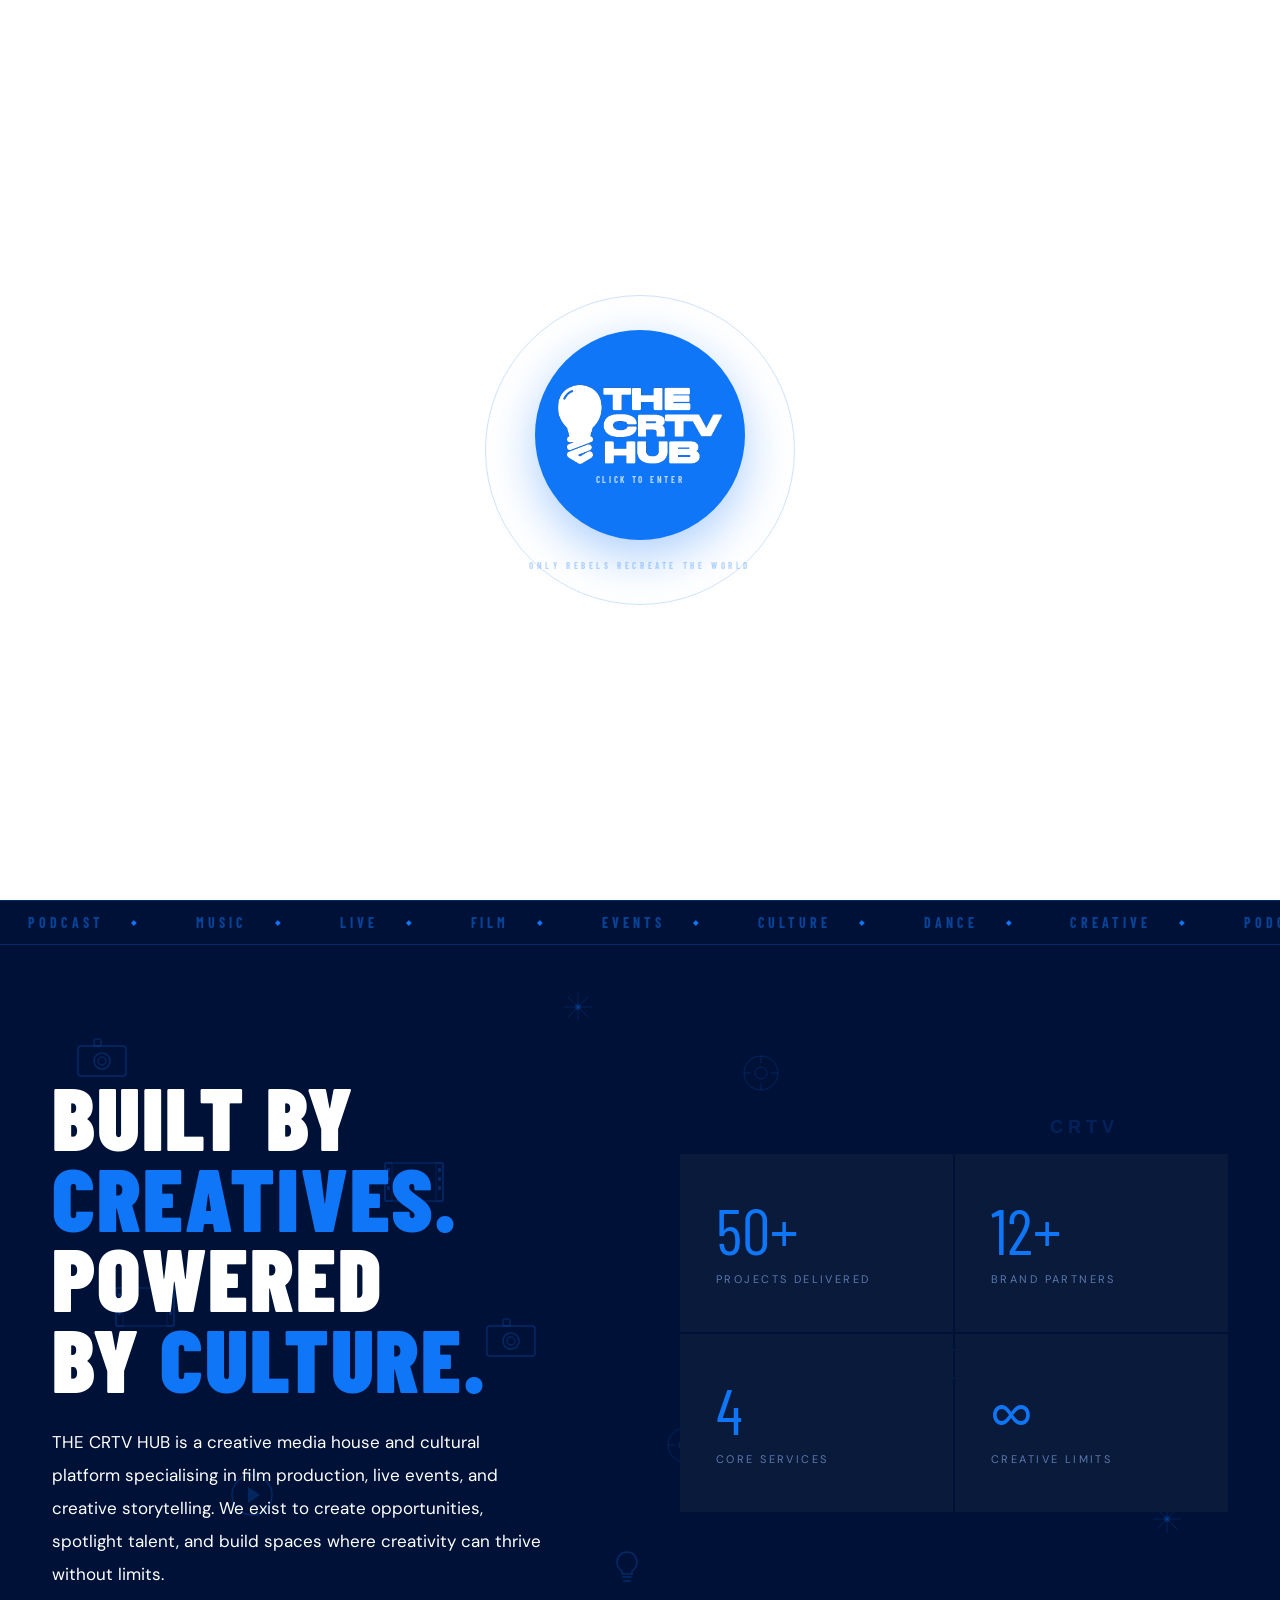
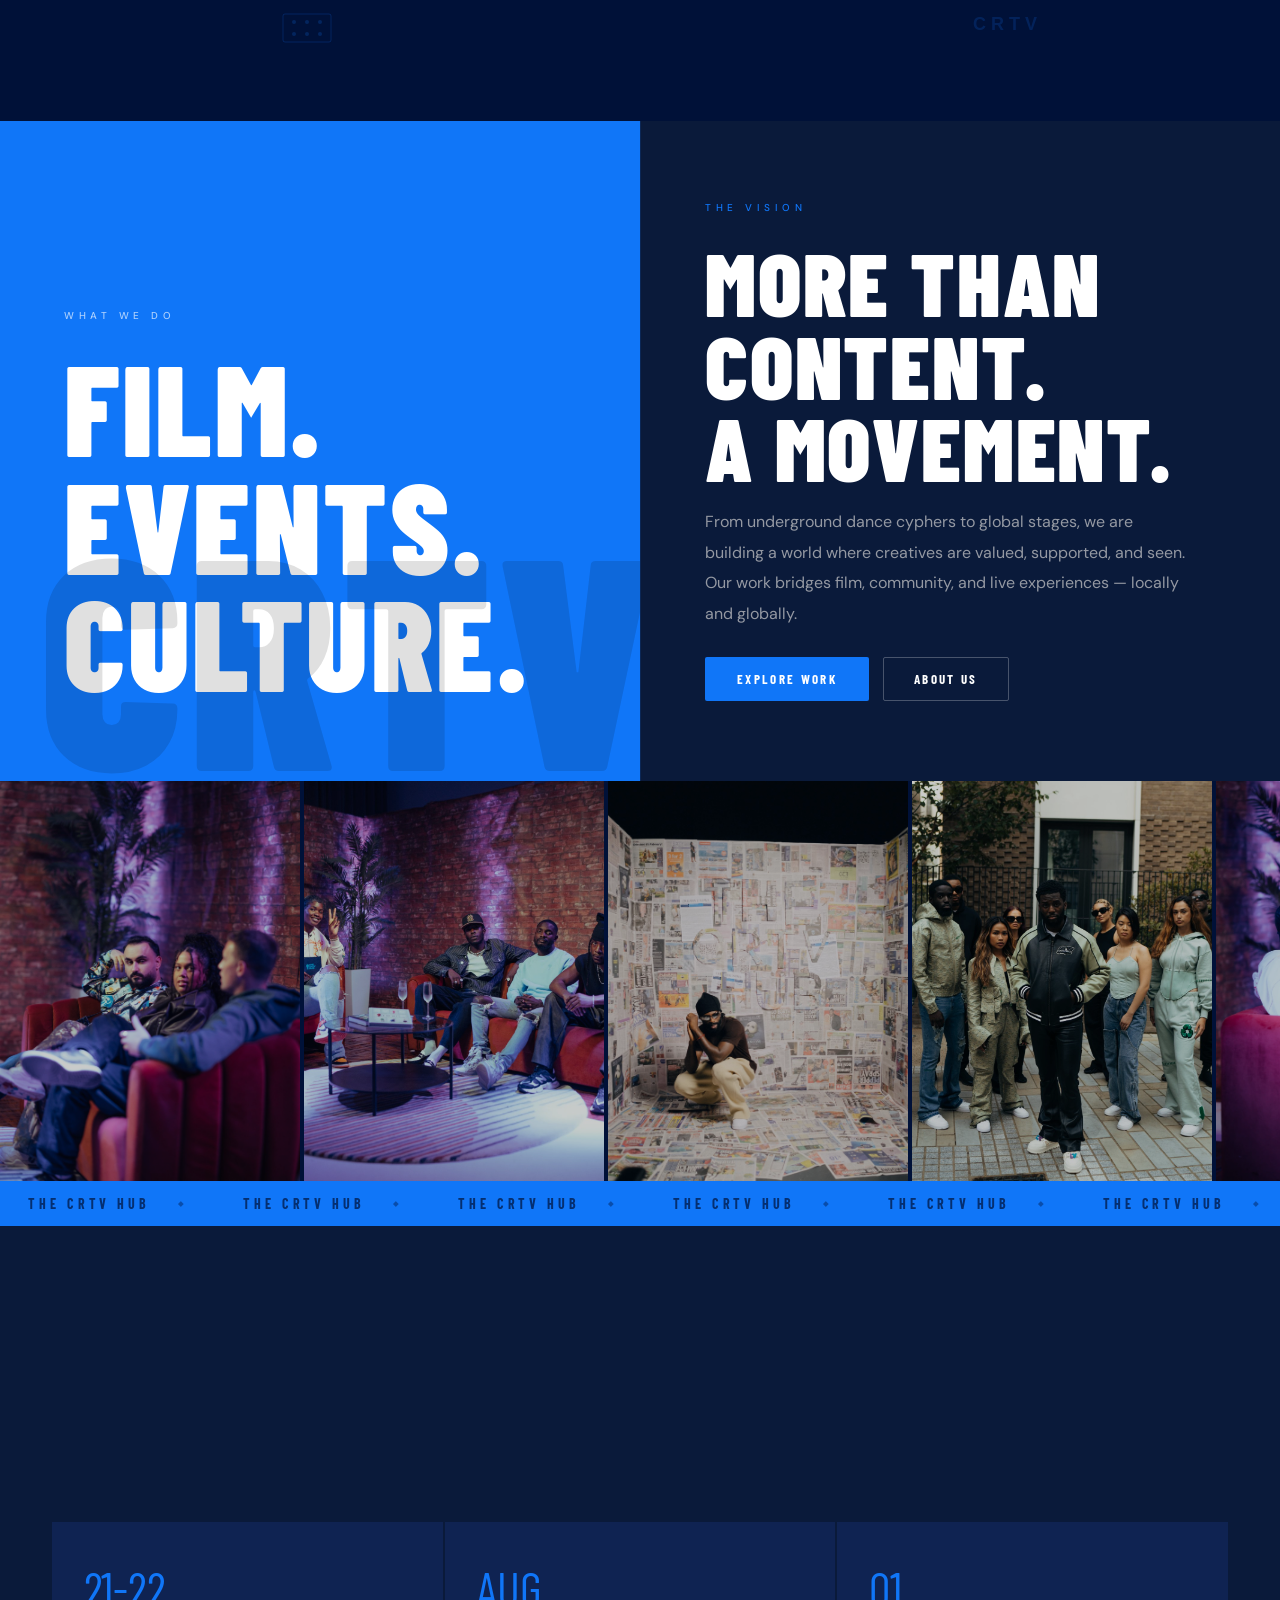
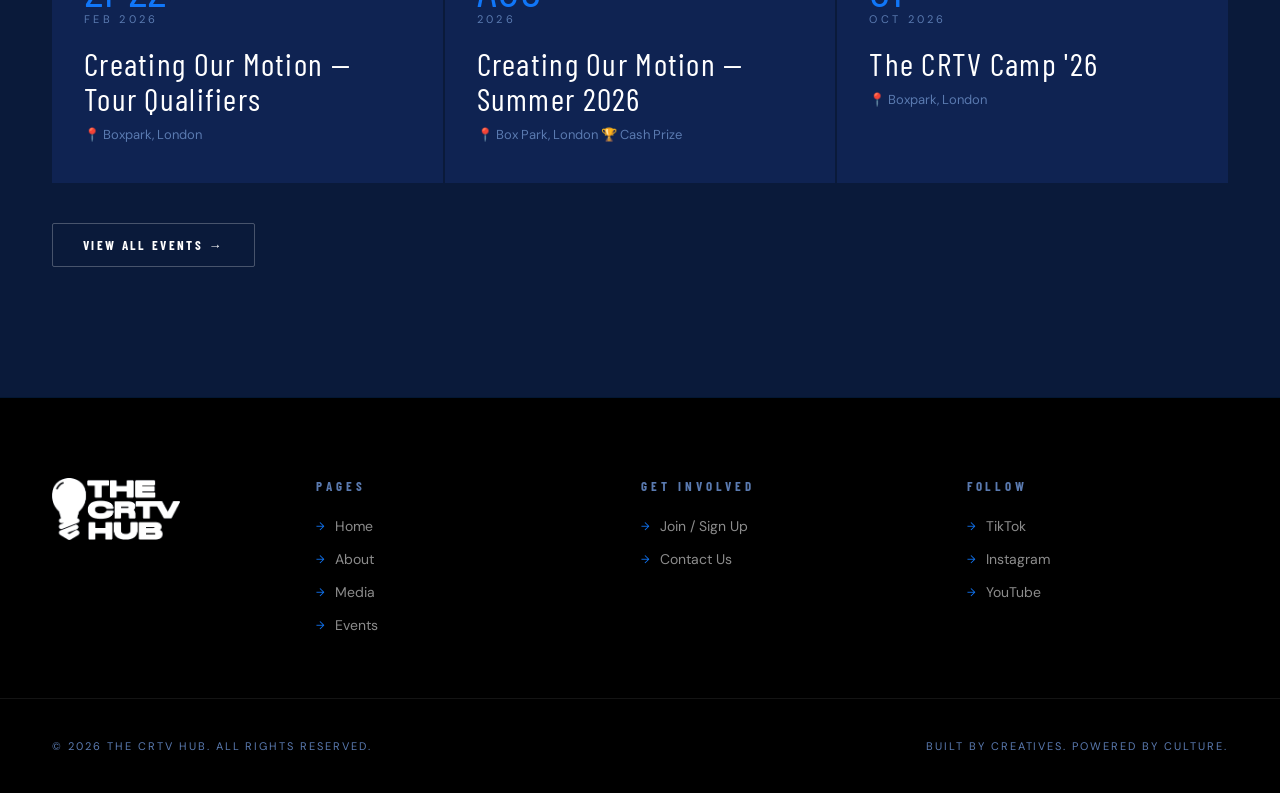
==== index.html @ e708f4c1 "Fix floaters: remove inline opacity:0 blocking animation" ====
<!DOCTYPE html>
<html lang="en">
<head>
<meta charset="UTF-8"><meta name="viewport" content="width=device-width, initial-scale=1.0">
<title>THE CRTV HUB — Only Rebels Recreate The World</title>
<link rel="preconnect" href="https://fonts.googleapis.com">
<link href="https://fonts.googleapis.com/css2?family=Barlow+Condensed:wght@700;800;900&family=DM+Sans:wght@300;400;500&family=Playfair+Display:ital@1&display=swap" rel="stylesheet">
<link rel="stylesheet" href="shared.css">
<style>

/* ─── SPLASH ─────────────────────────────── */
#splash {
  position:fixed;inset:0;background:#fff;z-index:800;
  display:flex;flex-direction:column;align-items:center;justify-content:center;gap:20px;
  transition:opacity .8s ease,visibility .8s;
}
#splash.out{opacity:0;visibility:hidden;pointer-events:none;}
.splash-ring{
  position:absolute;width:310px;height:310px;border-radius:50%;
  border:1.5px solid rgba(16,118,248,.2);pointer-events:none;
  animation:pulseRing 2.5s ease-in-out infinite;
}
@keyframes pulseRing{0%,100%{transform:scale(1);opacity:.8}50%{transform:scale(1.06);opacity:.3}}
#splash-bubble{
  width:210px;height:210px;border-radius:50%;background:#1076F8;
  display:flex;flex-direction:column;align-items:center;justify-content:center;
  position:relative;z-index:2;
  cursor:pointer;
  box-shadow:0 16px 48px rgba(16,118,248,.35);
  opacity:0;animation:bubbleIn .6s cubic-bezier(.34,1.56,.64,1) .2s forwards;
  transition:transform .25s cubic-bezier(.34,1.56,.64,1), box-shadow .25s;
  gap:6px;
}
#splash-bubble:hover{
  transform:scale(1.08);
  box-shadow:0 24px 64px rgba(16,118,248,.55);
}
#splash-bubble:active{ transform:scale(.96); }
@keyframes bubbleIn{from{opacity:0;transform:scale(.55)}to{opacity:1;transform:scale(1)}}
.bubble-text{display:flex;flex-direction:column;align-items:center;line-height:.92;color:#fff;
  font-family:"Barlow Condensed",sans-serif;font-weight:900;text-transform:uppercase;text-align:center;}
.bubble-text .b-the{font-size:28px;letter-spacing:.16em;}
.bubble-text .b-crtv{font-size:52px;letter-spacing:.06em;}
.bubble-text .b-hub{font-size:52px;letter-spacing:.06em;line-height:.85;}
.bubble-cta{
  font-family:"Barlow Condensed",sans-serif;font-weight:700;
  font-size:9px;letter-spacing:.3em;text-transform:uppercase;
  color:rgba(255,255,255,.7);margin-top:4px;
}
#enter-btn{ display:none; }
.splash-tag{
  font-family:"Barlow Condensed",sans-serif;font-weight:700;font-size:9px;
  letter-spacing:.4em;text-transform:uppercase;color:rgba(16,118,248,.3);
  position:relative;z-index:2;opacity:0;animation:fadeUp .5s ease 1s forwards;
}
@keyframes fadeUp{from{opacity:0;transform:translateY(10px)}to{opacity:1;transform:none}}

/* ─── HERO VIDEO ─────────────────────────── */
#hero{position:relative;height:100svh;overflow:hidden;background:var(--navy);}

/* VIDEO HERO SLIDES */
#hero { position:relative; height:100svh; overflow:hidden; background:var(--navy); }

.vid-slide {
  position:absolute; inset:0;
  opacity:0; z-index:1;
  transition:opacity .4s ease;
}
.vid-slide.active { opacity:1; z-index:2; }

/* fullscreen video cover */
.hero-video {
  position:absolute; top:50%; left:50%;
  transform:translate(-50%,-50%);
  min-width:100%; min-height:100%;
  width:auto; height:auto;
  object-fit:cover;
  pointer-events:none;
}

/* fog overlay */
.hero-fog {
  position:absolute; inset:0; z-index:2; pointer-events:none;
  background:
    linear-gradient(to top,rgba(0,17,56,.88) 0%,rgba(0,17,56,.2) 45%,transparent 70%),
    linear-gradient(to right,rgba(0,17,56,.6) 0%,transparent 55%);
}

/* text content */
.hero-body { position:absolute; bottom:96px; left:52px; z-index:5; max-width:700px; }
.hero-tag { display:inline-block; font-size:10px; letter-spacing:.4em; text-transform:uppercase; color:var(--blue); margin-bottom:14px; opacity:0; transform:translateY(16px); transition:opacity .5s .1s,transform .5s .1s; }
.hero-tag.show { opacity:1; transform:none; }
.hero-title { font-family:"Barlow Condensed",sans-serif; font-weight:900; font-size:clamp(58px,9vw,118px); line-height:.88; letter-spacing:.02em; text-transform:uppercase; color:#fff; margin-bottom:30px; opacity:0; transform:translateY(24px); transition:opacity .55s .25s,transform .55s .25s; }
.hero-title.show { opacity:1; transform:none; }
.hero-actions { display:flex; gap:14px; flex-wrap:wrap; opacity:0; transform:translateY(16px); transition:opacity .5s .42s,transform .5s .42s; }
.hero-actions a, .hero-actions a.btn-fill, .hero-actions a.btn-ghost { cursor:pointer !important; }
.hero-actions.show { opacity:1; transform:none; }

/* flicker */
#hero-flicker { position:absolute; inset:0; z-index:8; background:var(--navy); opacity:0; pointer-events:none; }
@keyframes flickAnim { 0%{opacity:0}15%{opacity:.9}30%{opacity:0}50%{opacity:.75}65%{opacity:0}82%{opacity:.45}100%{opacity:0} }

/* meta + nav */
.hero-meta { position:absolute; bottom:96px; right:52px; z-index:10; display:flex; flex-direction:column; align-items:flex-end; gap:10px; }
.slide-counter { font-family:"Barlow Condensed",sans-serif; font-size:12px; letter-spacing:.2em; color:var(--muted); }
.slide-counter em { color:#fff; font-style:normal; }
.prog-track { width:72px; height:2px; background:var(--grey3); overflow:hidden; }
.prog-bar { height:100%; background:var(--blue); width:0%; transition:width .1s linear; }
.hero-nav { position:absolute; bottom:38px; right:52px; z-index:10; display:flex; gap:6px; }
.h-btn { width:46px; height:46px; border:1.5px solid rgba(255,255,255,.18); background:none; color:#fff; font-size:18px; cursor:pointer; display:flex; align-items:center; justify-content:center; transition:background .2s,border-color .2s; pointer-events:auto; z-index:20; position:relative; }
.h-btn:hover { background:var(--blue); border-color:var(--blue); }
.thumb-strip { position:absolute; bottom:0; left:0; right:0; height:3px; display:flex; z-index:10; }
.thumb-seg { flex:1; background:rgba(255,255,255,.1); position:relative; overflow:hidden; cursor:pointer; }
.thumb-seg.done { background:rgba(255,255,255,.32); }
.thumb-seg .seg-fill { position:absolute; inset:0; background:var(--blue); transform:scaleX(0); transform-origin:left; }

@media(max-width:960px){ .hero-body{left:24px;bottom:100px;} .hero-meta,.hero-nav{right:24px;} }

@keyframes flickAnim{0%{opacity:0}15%{opacity:.9}30%{opacity:0}50%{opacity:.75}65%{opacity:0}82%{opacity:.45}100%{opacity:0}}
/* ─── FILM GRAIN OVERLAY ─────────────────── */
#grain{
  position:fixed;inset:0;z-index:200;
  pointer-events:none;opacity:.032;
  background-image:url("data:image/svg+xml,%3Csvg viewBox='0 0 256 256' xmlns='http://www.w3.org/2000/svg'%3E%3Cfilter id='noise'%3E%3CfeTurbulence type='fractalNoise' baseFrequency='0.9' numOctaves='4' stitchTiles='stitch'/%3E%3C/filter%3E%3Crect width='100%25' height='100%25' filter='url(%23noise)'/%3E%3C/svg%3E");
  background-size:200px 200px;
  mix-blend-mode:overlay;
  animation:grainShift 0.12s steps(1) infinite;
}
@keyframes grainShift{
  0%{background-position:0 0}
  25%{background-position:-30px 20px}
  50%{background-position:20px -15px}
  75%{background-position:-10px 30px}
  100%{background-position:15px -5px}
}

/* ─── FLOATING GEOMETRIC ELEMENTS ─── */
#film-floats{position:fixed;inset:0;z-index:10;pointer-events:none;overflow:hidden;}
.float-el{
  position:absolute;
  opacity:0;
  animation:floatUp var(--dur,12s) linear var(--delay,0s) infinite;
}
@keyframes floatUp{
  0%  {opacity:0;transform:translateY(100vh) rotate(var(--rot0,0deg));}
  8%  {opacity:var(--op,.08);}
  90% {opacity:var(--op,.05);}
  100%{opacity:0;transform:translateY(-15vh) rotate(var(--rot1,20deg));}
}

/* ─── WORD SLAM (manifesto) ──────────────── */
#manifesto{padding:130px 0;}
.manifesto-grid{display:grid;grid-template-columns:1fr 1fr;gap:80px;align-items:center;}

/* Word slam container */
.word-slam{overflow:hidden;}
.slam-line{
  display:block;
  font-family:"Barlow Condensed",sans-serif;font-weight:900;
  font-size:clamp(52px,7vw,108px);line-height:.9;letter-spacing:.02em;text-transform:uppercase;
  color:#fff;
  transform:translateY(110%);
  transition:transform .7s cubic-bezier(.16,1,.3,1);
}
.slam-line.in{transform:translateY(0);}
.slam-line span{color:var(--blue);}
.manifesto-sub{
  font-size:17px;line-height:1.95;color:#fff;max-width:500px;margin-top:28px;
  opacity:0;transform:translateY(20px);transition:opacity .8s .3s,transform .8s .3s;
}
.manifesto-sub.in{opacity:1;transform:none;}

/* stats */
.stat-grid{display:grid;grid-template-columns:1fr 1fr;gap:2px;}
.stat-cell{background:var(--grey1);padding:44px 36px;border-bottom:2px solid transparent;transition:border-color .3s;}
.stat-cell:hover{border-color:var(--blue);}
.stat-num{font-family:"Barlow Condensed",sans-serif;font-size:64px;color:var(--blue);line-height:1;}
.stat-lbl{font-size:11px;letter-spacing:.22em;text-transform:uppercase;color:var(--muted);margin-top:10px;}



/* ─── SERVICES ───────────────────────────── */
#services{background:var(--grey1);padding:130px 0;}
.svc-grid{display:grid;grid-template-columns:1fr 1fr;gap:80px;align-items:start;}
.svc-list{list-style:none;counter-reset:svc;margin-top:8px;}
.svc-item{
  counter-increment:svc;display:flex;align-items:center;gap:22px;
  font-family:"Barlow Condensed",sans-serif;font-size:clamp(22px,2.8vw,38px);letter-spacing:.04em;
  padding:8px 0;border-bottom:1px solid var(--grey2);cursor:auto;
  position:relative;overflow:hidden;transition:color .3s;
  transform:translateX(-60px);opacity:0;
  transition:transform .7s cubic-bezier(.16,1,.3,1),opacity .7s,color .3s;
}
.svc-item.in{transform:translateX(0);opacity:1;}
.svc-item::before{content:counter(svc,decimal-leading-zero);font-family:"DM Sans",sans-serif;font-size:11px;letter-spacing:.1em;color:var(--blue);min-width:30px;}
.svc-item::after{content:'';position:absolute;left:-100%;inset-block:0;width:100%;background:rgba(16,118,248,.04);transition:left .4s;}
.svc-item:hover{color:var(--blue);}
.svc-item:hover::after{left:0;}
.vision-col{position:sticky;top:80px;}
.vision-col p{font-size:16px;line-height:2;color:rgba(240,237,232,.6);margin-top:28px;margin-bottom:44px;}

/* ─── PORTFOLIO TEASE ────────────────────── */
#portfolio-tease{padding:130px 0;}
.port-grid{display:grid;grid-template-columns:1fr 1fr;gap:2px;margin-top:56px;}
.port-item{position:relative;overflow:hidden;display:block;aspect-ratio:16/10;}
.port-item.span2{grid-column:1/-1;aspect-ratio:21/9;}
.port-item img{width:100%;height:100%;object-fit:cover;transition:transform .65s,filter .65s;filter:brightness(.72);}
.port-item:hover img{transform:scale(1.06);filter:brightness(.45);}
.port-overlay{position:absolute;inset:0;background:linear-gradient(to top,rgba(0,17,56,.88) 0%,transparent 55%);display:flex;flex-direction:column;justify-content:flex-end;padding:30px;}
.port-client{font-size:10px;letter-spacing:.35em;text-transform:uppercase;color:var(--blue);margin-bottom:6px;}
.port-name{font-family:"Barlow Condensed",sans-serif;font-size:clamp(20px,2.4vw,30px);letter-spacing:.04em;color:#fff;transform:translateY(8px);transition:transform .4s;}
.port-item:hover .port-name{transform:none;}
.play-btn{position:absolute;top:22px;right:22px;width:50px;height:50px;border-radius:50%;background:var(--blue);display:flex;align-items:center;justify-content:center;opacity:0;transform:scale(.6);transition:opacity .3s,transform .3s;}
.play-btn svg{fill:#fff;margin-left:3px;}
.port-item:hover .play-btn{opacity:1;transform:scale(1);}
.port-see-all{margin-top:40px;display:flex;justify-content:flex-end;}

/* ─── EVENTS TEASE ───────────────────────── */
#events-tease{background:var(--grey1);padding:130px 0;}
.events-grid{display:grid;grid-template-columns:repeat(3,1fr);gap:2px;margin-top:56px;}
.event-card{background:var(--grey2);padding:40px 32px;border-top:2px solid transparent;transition:border-color .3s,background .3s,transform .4s;cursor:auto;}
.event-card:hover{border-color:var(--blue);background:var(--grey3);transform:translateY(-6px);}
.event-date{font-family:"Barlow Condensed",sans-serif;font-size:48px;color:var(--blue);line-height:1;}
.event-month{font-size:11px;letter-spacing:.3em;text-transform:uppercase;color:var(--muted);margin-bottom:20px;}
.event-name{font-family:"Barlow Condensed",sans-serif;font-size:clamp(22px,2.5vw,32px);letter-spacing:.04em;color:#fff;margin-bottom:10px;line-height:1.1;}
.event-loc{font-size:13px;color:var(--muted);}

/* ─── JOIN CTA ───────────────────────────── */
#join-cta{padding:160px 0;text-align:center;position:relative;overflow:hidden;}
#join-cta::before{content:'JOIN';font-family:"Barlow Condensed",sans-serif;font-size:clamp(140px,22vw,280px);letter-spacing:.02em;color:rgba(16,118,248,.05);position:absolute;top:50%;left:50%;transform:translate(-50%,-50%);white-space:nowrap;pointer-events:none;}
.join-inner{position:relative;z-index:2;max-width:700px;margin:0 auto;}
.join-inner p{font-size:17px;line-height:1.9;color:rgba(240,237,232,.65);margin:28px auto 44px;max-width:500px;}
.join-btns{display:flex;gap:14px;justify-content:center;flex-wrap:wrap;}

/* ─── RESPONSIVE ─────────────────────────── */
@media(max-width:960px){
  .manifesto-grid,.svc-grid{grid-template-columns:1fr;gap:48px;}
  .port-grid{grid-template-columns:1fr;}
  .port-item.span2{aspect-ratio:16/10;}
  .events-grid{grid-template-columns:1fr;}
  .hero-body{left:24px;bottom:100px;}
  .hero-meta,.hero-nav{right:24px;}
}

}


.svc-strip-img {
  overflow: hidden;
  aspect-ratio: 4/3;
}
.svc-strip-img img {
  width: 100%; height: 100%;
  object-fit: cover; display: block;
  filter: brightness(.75);
  transition: transform .6s ease, filter .4s;
}
.svc-strip-img:hover img { transform: scale(1.06); filter: brightness(1); }

/* services mag cards use normal rev */

/* ─── PORTFOLIO: clean hover, no titles ─── */
.port-overlay-minimal {
  position:absolute; inset:0;
  background: rgba(0,11,38,0);
  transition: background .4s ease;
}
.port-item:hover .port-overlay-minimal {
  background: rgba(0,11,38,.55);
}
.port-hover-cta {
  position:absolute; inset:0; z-index:5;
  display:flex; align-items:center; justify-content:center;
  opacity:0; transition:opacity .35s ease;
}
.port-hover-cta span {
  font-family:'Barlow Condensed',sans-serif; font-weight:700;
  font-size:13px; letter-spacing:.3em; text-transform:uppercase;
  color:#fff; border:1.5px solid rgba(255,255,255,.6);
  padding:12px 28px;
  transition:border-color .2s, background .2s;
}
.port-item:hover .port-hover-cta { opacity:1; }
.port-item:hover .port-hover-cta span {
  border-color:#fff;
  background: rgba(16,118,248,.25);
}

/* ─── MEDIA CAROUSEL ─── */
#media-carousel-wrap {
  width: 100%; overflow: hidden; padding: 0;
  background: var(--navy); position: relative;
  user-select: none;
}
.carousel-track {
  display: flex; gap: 4px; width: max-content;
  animation: carouselScroll 45s linear infinite;
  cursor: grab;
}
.carousel-track:active { cursor: grabbing; }
#media-carousel-wrap:hover .carousel-track { animation-play-state: paused; }
@keyframes carouselScroll { from{transform:translateX(0)} to{transform:translateX(-50%)} }
.car-card {
  flex-shrink: 0; width: 300px; height: 400px;
  overflow: hidden; display: block; position: relative; text-decoration: none;
}
.car-card img {
  width: 100%; height: 100%; object-fit: cover;
  object-position: center top;
  display: block; filter: brightness(.85);
  transition: filter .4s, transform .6s;
}
.car-card:hover img { filter: brightness(.28); transform: scale(1.04); }
.car-overlay {
  position: absolute; inset: 0;
  display: flex; align-items: center; justify-content: center;
  opacity: 0; transition: opacity .35s;
}
.car-card:hover .car-overlay { opacity: 1; }
.car-overlay-btn {
  font-family: 'Barlow Condensed', sans-serif; font-weight: 700;
  font-size: 12px; letter-spacing: .28em; text-transform: uppercase;
  color: #fff; border: 1.5px solid rgba(255,255,255,.8);
  padding: 14px 28px; background: rgba(16,118,248,.3);
  backdrop-filter: blur(4px); white-space: nowrap;
}
.car-card:hover .car-overlay-btn { background: var(--blue); border-color: var(--blue); }
/* drag cursor bar */
.carousel-drag-bar {
  display: flex; align-items: center; justify-content: center;
  gap: 16px; padding: 18px 0 8px;
  background: var(--navy);
}
.drag-hint {
  font-family: 'Barlow Condensed', sans-serif; font-size: 10px;
  letter-spacing: .35em; text-transform: uppercase; color: var(--muted);
}
.drag-track { width: 120px; height: 2px; background: var(--grey3); position: relative; overflow: hidden; border-radius: 2px; }
.drag-fill { height: 100%; width: 40%; background: var(--blue); border-radius: 2px; animation: dragSlide 3s ease-in-out infinite; }
@keyframes dragSlide { 0%{transform:translateX(-100%)} 50%{transform:translateX(150%)} 100%{transform:translateX(-100%)} }

  to   { transform: translateX(-50%); }
}
.car-card {
  flex-shrink: 0;
  width: 280px;
  height: 200px;
  overflow: hidden;
  display: block;
  position: relative;
}
.car-card img {
  width: 100%; height: 100%;
  object-fit: cover;
  display: block;
  filter: brightness(.8);
  transition: filter .4s, transform .5s;
}
.car-card:hover img {
  filter: brightness(1);
  transform: scale(1.04);
}
@media(max-width:960px){
  .car-card { width: 220px; height: 160px; }
  #media-carousel-wrap { padding: 32px 0; }
}

/* ─── MANIFESTO FLOATING ELEMENTS ─── */
#manifesto-floats {
  position: absolute;
  inset: 0;
  pointer-events: none;
  overflow: hidden;
  z-index: 0;
}
#manifesto > .container { position: relative; z-index: 1; }
.mfloat {
  position: absolute;
  animation: mfloatAnim var(--dur, 14s) ease-in-out var(--delay, 0s) infinite;
}
@keyframes mfloatAnim {
  0%   { opacity: 0; transform: translate(0, 0) rotate(var(--r0, 0deg)); }
  15%  { opacity: var(--op, .12); }
  50%  { transform: translate(var(--tx, 20px), var(--ty, -30px)) rotate(var(--r1, 10deg)); }
  85%  { opacity: var(--op, .08); }
  100% { opacity: 0; transform: translate(0, 0) rotate(var(--r0, 0deg)); }
}

/* ─── SERVICES MAGAZINE LAYOUT ─── */
#services { padding: 0; }

.svc-mag-top {
  display: grid;
  grid-template-columns: 1fr 1fr;
  gap: 0;
}
.svc-mag-left {
  background: var(--blue);
  padding: 80px 64px;
  display: flex;
  flex-direction: column;
  justify-content: flex-end;
  position: relative;
  overflow: hidden;
}
.svc-mag-left::before {
  content: 'CRTV';
  font-family: 'Barlow Condensed', sans-serif;
  font-weight: 900;
  font-size: clamp(160px, 24vw, 300px);
  color: rgba(0,0,0,.12);
  position: absolute;
  bottom: -20px;
  right: -20px;
  line-height: 1;
  letter-spacing: .02em;
  pointer-events: none;
}
.svc-mag-left .eyebrow { color: rgba(255,255,255,.65); }
.svc-mag-left .display-title {
  font-size: clamp(72px, 10vw, 130px);
  color: #fff;
  margin-top: 12px;
}
.svc-mag-right {
  background: var(--grey1);
  padding: 80px 64px;
  display: flex;
  flex-direction: column;
  justify-content: flex-end;
  border-left: 1px solid rgba(16,118,248,.15);
}
.svc-mag-right .display-title {
  font-size: clamp(48px, 7vw, 96px);
  margin-top: 12px;
}
.svc-mag-right p {
  font-size: 16px;
  line-height: 1.9;
  color: rgba(240,237,232,.6);
  margin-top: 20px;
  max-width: 480px;
}
@media(max-width:960px) {
  .svc-mag-top { grid-template-columns: 1fr; }
  .svc-mag-left, .svc-mag-right { padding: 60px 28px; }
}
</style>
</head>
<body>

<!-- GRAIN OVERLAY -->
<div id="grain"></div>


<!-- FLOATING FILM ELEMENTS -->
<div id="film-floats"></div>

<!-- SPLASH -->
<div id="splash">
  <div class="splash-ring"></div>
  <div id="splash-bubble">
    <img src="assets/logo-transparent.png" alt="THE CRTV HUB" style="width:78%;height:auto;display:block;pointer-events:none;">
    <div class="bubble-cta">CLICK TO ENTER</div>
  </div>
  <button id="enter-btn" style="display:none"></button>
  <span class="splash-tag">ONLY REBELS RECREATE THE WORLD</span>
</div>

<!-- SPLASH SCRIPT - runs immediately, before any other JS -->
<script>
(function(){
  document.body.style.overflow = 'hidden';
  function closeSplash(){
    var splash = document.getElementById('splash');
    if(!splash) return;
    splash.style.opacity = '0';
    splash.style.visibility = 'hidden';
    splash.style.pointerEvents = 'none';
    document.body.style.overflow = '';
  }
  // Wire up as soon as DOM is ready
  document.addEventListener('DOMContentLoaded', function(){
    var splash  = document.getElementById('splash');
    var bubble  = document.getElementById('splash-bubble');
    var btn     = document.getElementById('enter-btn');
    if(splash)  splash.addEventListener('click', closeSplash);
    if(bubble)  bubble.addEventListener('click', function(e){ e.stopPropagation(); closeSplash(); });
    if(btn)     btn.addEventListener('click', closeSplash);
  });
  // Also wire immediately in case DOMContentLoaded already fired
  window.closeSplash = closeSplash;
})();
</script>

<!-- NAV -->
<nav id="nav">
  <a class="nav-logo" href="index.html">
    <img src="assets/logo-transparent.png" alt="THE CRTV HUB" style="height:62px;width:auto;display:block;">
  </a>
  <ul class="nav-links">
    <li><a href="index.html" class="active">HOME</a></li>
    <li><a href="about.html">ABOUT</a></li>
    <li><a href="events.html">EVENTS</a></li>
    <li><a href="media.html">MEDIA</a></li>
    <li><a href="join.html" class="nav-cta">JOIN / SIGN UP</a></li>
  </ul>
  <div class="burger" id="burger"><span></span><span></span><span></span></div>
</nav>
<div id="mob-nav">
  <a href="index.html">HOME</a><a href="about.html">ABOUT</a>
  <a href="events.html">EVENTS</a><a href="media.html">MEDIA</a>
  <a href="join.html">JOIN / SIGN UP</a>
</div>

<!-- HERO -->
<section id="hero">

  <div class="vid-slide active" id="slide-0">
    <video autoplay muted loop playsinline preload="auto" class="hero-video">
      <source src="https://res.cloudinary.com/dehmpo8go/video/upload/v1773914955/copy_B9A124CF-6FE4-4FD2-AA34-DEB6CC9AB828_ij0hhc.mp4" type="video/mp4">
      <source src="https://res.cloudinary.com/dehmpo8go/video/upload/v1773914955/copy_B9A124CF-6FE4-4FD2-AA34-DEB6CC9AB828_ij0hhc.mp4" type="video/mp4">
    </video>
    <div class="hero-fog"></div>
    <div class="hero-body">
      <div class="hero-tag show">Client: Nike</div>
      <h1 class="hero-title show">Lose Count —<br>Stronger<br>Than One</h1>
      <div class="hero-actions show">
        <a href="join.html" class="btn-fill">JOIN CREATING OUR MOTION</a>
        <a href="https://www.youtube.com/watch?v=d18iNOeTkmk" target="_blank" class="btn-ghost">▶ WATCH NOW</a>
      </div>
    </div>
  </div>
  <div class="vid-slide" id="slide-1">
    <video autoplay muted loop playsinline preload="auto" class="hero-video">
      <source src="https://res.cloudinary.com/dehmpo8go/video/upload/v1773915036/copy_1D6E9DB4-0313-4482-A8C9-EE481B420B9E_b2w089.mp4" type="video/mp4">
      <source src="https://res.cloudinary.com/dehmpo8go/video/upload/v1773915036/copy_1D6E9DB4-0313-4482-A8C9-EE481B420B9E_b2w089.mp4" type="video/mp4">
    </video>
    <div class="hero-fog"></div>
    <div class="hero-body">
      <div class="hero-tag ">Client: Biig Piig</div>
      <h1 class="hero-title ">Biig Piig —<br>Feels Right</h1>
      <div class="hero-actions ">
        <a href="join.html" class="btn-fill">JOIN CREATING OUR MOTION</a>
        <a href="https://www.youtube.com/watch?v=dqJ8oud7l2Q" target="_blank" class="btn-ghost">▶ WATCH NOW</a>
      </div>
    </div>
  </div>
  <div class="vid-slide" id="slide-2">
    <video autoplay muted loop playsinline preload="auto" class="hero-video">
      <source src="https://res.cloudinary.com/dehmpo8go/video/upload/v1773914933/YTDown.com_YouTube_NEW-GEN-ENTERTAINMENT-TV-Dance-Your-Styl_Media_zy-ooB1l5QE_001_1080p_3_vxr4id.mov" type="video/quicktime">
      <source src="https://res.cloudinary.com/dehmpo8go/video/upload/v1773914933/YTDown.com_YouTube_NEW-GEN-ENTERTAINMENT-TV-Dance-Your-Styl_Media_zy-ooB1l5QE_001_1080p_3_vxr4id.mov" type="video/mp4">
    </video>
    <div class="hero-fog"></div>
    <div class="hero-body">
      <div class="hero-tag">New Gen Entertainment</div>
      <h1 class="hero-title">Dance Your<br>Style Cypher</h1>
      <div class="hero-actions">
        <a href="join.html" class="btn-fill">JOIN CREATING OUR MOTION</a>
        <a href="https://www.youtube.com/watch?v=zy-ooB1l5QE" target="_blank" class="btn-ghost">▶ WATCH NOW</a>
      </div>
    </div>
  </div>
  <div class="vid-slide" id="slide-3">
    <video autoplay muted loop playsinline preload="auto" class="hero-video">
      <source src="https://res.cloudinary.com/dehmpo8go/video/upload/v1773915108/copy_DC5E2476-9E06-406A-9243-014FAE8F5F71_gcdbkj.mp4" type="video/mp4">
      <source src="https://res.cloudinary.com/dehmpo8go/video/upload/v1773915108/copy_DC5E2476-9E06-406A-9243-014FAE8F5F71_gcdbkj.mp4" type="video/mp4">
    </video>
    <div class="hero-fog"></div>
    <div class="hero-body">
      <div class="hero-tag">Client: JBEE</div>
      <h1 class="hero-title">JBEE —<br>24'S</h1>
      <div class="hero-actions">
        <a href="join.html" class="btn-fill">JOIN CREATING OUR MOTION</a>
        <a href="https://www.youtube.com/watch?v=5P87JlJQ8-M" target="_blank" class="btn-ghost">▶ WATCH NOW</a>
      </div>
    </div>
  </div>
  <div class="vid-slide" id="slide-4">
    <video autoplay muted loop playsinline preload="auto" class="hero-video">
      <source src="https://res.cloudinary.com/dehmpo8go/video/upload/v1773915138/copy_CF0F4BF0-A25B-4F39-A67F-DA37E456DF9C_eoxaob.mov" type="video/mp4">
      <source src="https://res.cloudinary.com/dehmpo8go/video/upload/v1773915138/copy_CF0F4BF0-A25B-4F39-A67F-DA37E456DF9C_eoxaob.mov" type="video/mp4">
    </video>
    <div class="hero-fog"></div>
    <div class="hero-body">
      <div class="hero-tag">Client: Upsycle Hypewear</div>
      <h1 class="hero-title">UPSYCLE<br>Vol.1 Short Film</h1>
      <div class="hero-actions">
        <a href="join.html" class="btn-fill">JOIN CREATING OUR MOTION</a>
        <a href="https://www.youtube.com/watch?v=HST5VJs8qC4" target="_blank" class="btn-ghost">▶ WATCH NOW</a>
      </div>
    </div>
  </div>


  <!-- flicker overlay -->
  <div id="hero-flicker"></div>

  <!-- counter + nav -->
  <div class="hero-meta">
    <div class="slide-counter"><em id="curr-num">01</em> / <span id="total-num">05</span></div>
    <div class="prog-track"><div class="prog-bar" id="prog-bar"></div></div>
  </div>
  <div class="hero-nav">
    <button class="h-btn" id="prev-btn">←</button>
    <button class="h-btn" id="next-btn">→</button>
  </div>
  <div class="thumb-strip" id="thumb-strip"></div>
</section>

<!-- TICKER -->
<div class="ticker-wrap">
  <div class="ticker-row" data-ticker="PODCAST, MUSIC, LIVE, FILM, EVENTS, CULTURE, DANCE, CREATIVE"></div>
</div>

<!-- MANIFESTO / ABOUT -->
<section id="manifesto" style="position:relative;overflow:hidden;">
  <!-- FLOATING BACKGROUND ELEMENTS -->
  <div id="manifesto-floats" aria-hidden="true"></div>
  <div class="container">
    <div class="manifesto-grid">
      <div>
        <div class="word-slam">
          <span class="slam-line">BUILT BY</span>
          <span class="slam-line"><span>CREATIVES.</span></span>
          <span class="slam-line">POWERED</span>
          <span class="slam-line">BY <span>CULTURE.</span></span>
        </div>
        <p class="manifesto-sub">THE CRTV HUB is a creative media house and cultural platform specialising in film production, live events, and creative storytelling. We exist to create opportunities, spotlight talent, and build spaces where creativity can thrive without limits.</p>
      </div>
      <div class="stat-grid rev d1">
        <div class="stat-cell">
          <div class="stat-num" data-count="50" data-suffix="+">0</div>
          <div class="stat-lbl">Projects Delivered</div>
        </div>
        <div class="stat-cell">
          <div class="stat-num" data-count="12" data-suffix="+">0</div>
          <div class="stat-lbl">Brand Partners</div>
        </div>
        <div class="stat-cell">
          <div class="stat-num" data-count="4" data-suffix="">0</div>
          <div class="stat-lbl">Core Services</div>
        </div>
        <div class="stat-cell">
          <div class="stat-num" data-count="0" data-suffix="∞">0</div>
          <div class="stat-lbl">Creative Limits</div>
        </div>
      </div>
    </div>
  </div>
</section>

<!-- SERVICES -->
<section id="services" style="position:relative;overflow:hidden;">
  <div id="services-floats" aria-hidden="true" style="position:absolute;inset:0;pointer-events:none;z-index:0;overflow:hidden;"></div>
  <div class="svc-mag-top" style="position:relative;z-index:1;">
    <div class="svc-mag-left">
      <small class="eyebrow">What We Do</small>
      <h2 class="display-title">Film.<br>Events.<br>Culture.</h2>
    </div>
    <div class="svc-mag-right rev d1">
      <span class="eyebrow">The Vision</span>
      <h2 class="display-title">More than<br>content.<br>A movement.</h2>
      <p>From underground dance cyphers to global stages, we are building a world where creatives are valued, supported, and seen. Our work bridges film, community, and live experiences — locally and globally.</p>
      <div style="display:flex;gap:14px;flex-wrap:wrap;margin-top:28px;">
        <a href="media.html" class="btn-fill">EXPLORE WORK</a>
        <a href="about.html" class="btn-ghost">ABOUT US</a>
      </div>
    </div>
  </div>
</section>
<!-- MEDIA CAROUSEL -->
<div id="media-carousel-wrap">
  <div class="carousel-track">
    <a href="media.html" class="car-card"><img src="assets/DSC05969.jpg" alt="" loading="lazy"><div class="car-overlay"><div class="car-overlay-btn">VIEW OUR PROJECTS</div></div></a>
    <a href="media.html" class="car-card"><img src="assets/DSC06273.jpg" alt="" loading="lazy"><div class="car-overlay"><div class="car-overlay-btn">VIEW OUR PROJECTS</div></div></a>
    <a href="media.html" class="car-card"><img src="assets/DSCF3684.jpg" alt="" loading="lazy"><div class="car-overlay"><div class="car-overlay-btn">VIEW OUR PROJECTS</div></div></a>
    <a href="media.html" class="car-card"><img src="assets/DSC00772.jpg" alt="" loading="lazy"><div class="car-overlay"><div class="car-overlay-btn">VIEW OUR PROJECTS</div></div></a>
    <a href="media.html" class="car-card"><img src="assets/DSC06195.jpg" alt="" loading="lazy"><div class="car-overlay"><div class="car-overlay-btn">VIEW OUR PROJECTS</div></div></a>
    <a href="media.html" class="car-card"><img src="assets/DSC00731.jpg" alt="" loading="lazy"><div class="car-overlay"><div class="car-overlay-btn">VIEW OUR PROJECTS</div></div></a>
    <a href="media.html" class="car-card"><img src="assets/DSCF3553.jpg" alt="" loading="lazy"><div class="car-overlay"><div class="car-overlay-btn">VIEW OUR PROJECTS</div></div></a>
    <a href="media.html" class="car-card"><img src="assets/DSC06140.jpg" alt="" loading="lazy"><div class="car-overlay"><div class="car-overlay-btn">VIEW OUR PROJECTS</div></div></a>
    <a href="media.html" class="car-card"><img src="assets/DSC00584.jpg" alt="" loading="lazy"><div class="car-overlay"><div class="car-overlay-btn">VIEW OUR PROJECTS</div></div></a>
    <a href="media.html" class="car-card"><img src="assets/DSC06020.jpg" alt="" loading="lazy"><div class="car-overlay"><div class="car-overlay-btn">VIEW OUR PROJECTS</div></div></a>
    <a href="media.html" class="car-card"><img src="assets/DSCF3177.jpg" alt="" loading="lazy"><div class="car-overlay"><div class="car-overlay-btn">VIEW OUR PROJECTS</div></div></a>
    <a href="media.html" class="car-card"><img src="assets/DSC00786.jpg" alt="" loading="lazy"><div class="car-overlay"><div class="car-overlay-btn">VIEW OUR PROJECTS</div></div></a>
    <a href="media.html" class="car-card"><img src="assets/DSC06294.jpg" alt="" loading="lazy"><div class="car-overlay"><div class="car-overlay-btn">VIEW OUR PROJECTS</div></div></a>
    <a href="media.html" class="car-card"><img src="assets/DSCF3631.jpg" alt="" loading="lazy"><div class="car-overlay"><div class="car-overlay-btn">VIEW OUR PROJECTS</div></div></a>
    <a href="media.html" class="car-card"><img src="assets/DSC00625.jpg" alt="" loading="lazy"><div class="car-overlay"><div class="car-overlay-btn">VIEW OUR PROJECTS</div></div></a>
    <a href="media.html" class="car-card"><img src="assets/DSC06187.jpg" alt="" loading="lazy"><div class="car-overlay"><div class="car-overlay-btn">VIEW OUR PROJECTS</div></div></a>
    <a href="media.html" class="car-card"><img src="assets/DSCF3476.jpg" alt="" loading="lazy"><div class="car-overlay"><div class="car-overlay-btn">VIEW OUR PROJECTS</div></div></a>
    <a href="media.html" class="car-card"><img src="assets/DSC00530.jpg" alt="" loading="lazy"><div class="car-overlay"><div class="car-overlay-btn">VIEW OUR PROJECTS</div></div></a>
    <!-- duplicate for seamless loop -->
    <a href="media.html" class="car-card"><img src="assets/DSC05969.jpg" alt="" loading="lazy"><div class="car-overlay"><div class="car-overlay-btn">VIEW OUR PROJECTS</div></div></a>
    <a href="media.html" class="car-card"><img src="assets/DSC06273.jpg" alt="" loading="lazy"><div class="car-overlay"><div class="car-overlay-btn">VIEW OUR PROJECTS</div></div></a>
    <a href="media.html" class="car-card"><img src="assets/DSCF3684.jpg" alt="" loading="lazy"><div class="car-overlay"><div class="car-overlay-btn">VIEW OUR PROJECTS</div></div></a>
    <a href="media.html" class="car-card"><img src="assets/DSC00772.jpg" alt="" loading="lazy"><div class="car-overlay"><div class="car-overlay-btn">VIEW OUR PROJECTS</div></div></a>
    <a href="media.html" class="car-card"><img src="assets/DSC06195.jpg" alt="" loading="lazy"><div class="car-overlay"><div class="car-overlay-btn">VIEW OUR PROJECTS</div></div></a>
    <a href="media.html" class="car-card"><img src="assets/DSC00731.jpg" alt="" loading="lazy"><div class="car-overlay"><div class="car-overlay-btn">VIEW OUR PROJECTS</div></div></a>
    <a href="media.html" class="car-card"><img src="assets/DSCF3553.jpg" alt="" loading="lazy"><div class="car-overlay"><div class="car-overlay-btn">VIEW OUR PROJECTS</div></div></a>
    <a href="media.html" class="car-card"><img src="assets/DSC06140.jpg" alt="" loading="lazy"><div class="car-overlay"><div class="car-overlay-btn">VIEW OUR PROJECTS</div></div></a>
    <a href="media.html" class="car-card"><img src="assets/DSC00584.jpg" alt="" loading="lazy"><div class="car-overlay"><div class="car-overlay-btn">VIEW OUR PROJECTS</div></div></a>
    <a href="media.html" class="car-card"><img src="assets/DSC06020.jpg" alt="" loading="lazy"><div class="car-overlay"><div class="car-overlay-btn">VIEW OUR PROJECTS</div></div></a>
    <a href="media.html" class="car-card"><img src="assets/DSCF3177.jpg" alt="" loading="lazy"><div class="car-overlay"><div class="car-overlay-btn">VIEW OUR PROJECTS</div></div></a>
    <a href="media.html" class="car-card"><img src="assets/DSC00786.jpg" alt="" loading="lazy"><div class="car-overlay"><div class="car-overlay-btn">VIEW OUR PROJECTS</div></div></a>
    <a href="media.html" class="car-card"><img src="assets/DSC06294.jpg" alt="" loading="lazy"><div class="car-overlay"><div class="car-overlay-btn">VIEW OUR PROJECTS</div></div></a>
    <a href="media.html" class="car-card"><img src="assets/DSCF3631.jpg" alt="" loading="lazy"><div class="car-overlay"><div class="car-overlay-btn">VIEW OUR PROJECTS</div></div></a>
    <a href="media.html" class="car-card"><img src="assets/DSC00625.jpg" alt="" loading="lazy"><div class="car-overlay"><div class="car-overlay-btn">VIEW OUR PROJECTS</div></div></a>
    <a href="media.html" class="car-card"><img src="assets/DSC06187.jpg" alt="" loading="lazy"><div class="car-overlay"><div class="car-overlay-btn">VIEW OUR PROJECTS</div></div></a>
  </div>
</div>


<!-- TICKER LIME -->
<div class="ticker-wrap inv">
  <div class="ticker-row" data-ticker="THE CRTV HUB, THE CRTV HUB, THE CRTV HUB, THE CRTV HUB, THE CRTV HUB, THE CRTV HUB"></div>
</div>

<!-- EVENTS TEASE -->
<section id="events-tease">
  <div class="container">
    <div class="rev"><span class="eyebrow">Upcoming</span><h2 class="display-title">Events.</h2></div>
    <div class="events-grid">
      <div class="event-card rev">
        <div class="event-date">21-22</div><div class="event-month">FEB 2026</div>
        <div class="event-name">Creating Our Motion — Tour Qualifiers</div>
        <div class="event-loc">📍 Boxpark, London</div>
      </div>
      <div class="event-card rev d1">
        <div class="event-date">AUG</div><div class="event-month">2026</div>
        <div class="event-name">Creating Our Motion — Summer 2026</div>
        <div class="event-loc">📍 Box Park, London 🏆 Cash Prize</div>
      </div>
      <div class="event-card rev d2">
        <div class="event-date">01</div><div class="event-month">OCT 2026</div>
        <div class="event-name">The CRTV Camp '26</div>
        <div class="event-loc">📍 Boxpark, London</div>
      </div>
    </div>
    <div style="margin-top:40px;" class="rev"><a href="events.html" class="btn-ghost">VIEW ALL EVENTS →</a></div>
  </div>
</section>

<!-- FOOTER -->
<footer>
  <div class="footer-inner">
    <div class="footer-logo"><img src="assets/logo-transparent.png" style="height:62px;width:auto;" alt="CRTV Hub"></div>
    <div class="ft-col"><h5>PAGES</h5><ul>
      <li><a href="index.html">Home</a></li><li><a href="about.html">About</a></li>
      <li><a href="media.html">Media</a></li><li><a href="events.html">Events</a></li>
    </ul></div>
    <div class="ft-col"><h5>GET INVOLVED</h5><ul>
      <li><a href="join.html">Join / Sign Up</a></li>
      <li><a href="mailto:thecreativehub.hq@gmail.com">Contact Us</a></li>
    </ul></div>
    <div class="ft-col"><h5>FOLLOW</h5><ul>
      <li><a href="http://tiktok.com/@thecreativehubagency" target="_blank">TikTok</a></li>
      <li><a href="https://www.instagram.com/thecrtvhubuk" target="_blank">Instagram</a></li>
      <li><a href="https://www.youtube.com/@thecrtvhub" target="_blank">YouTube</a></li>
    </ul></div>
  </div>
  <div class="footer-bottom">
    <span class="ft-copy">© 2026 The CRTV Hub. All rights reserved.</span>
    <span class="ft-copy">Built by Creatives. Powered by Culture.</span>
  </div>
</footer>

<!-- YouTube IFrame API -->
<script>window.CURSOR_MANAGED=true;</script>
<script src="shared.js"></script>
<script>
/* ═══════════════════════════════════════════════
   SPLASH
═══════════════════════════════════════════════ */
// Splash handled by early inline script above

/* ═══════════════════════════════════════
   CURSOR
═══════════════════════════════════════ */
const dot  = document.getElementById('dot');
const ring = document.getElementById('ring');
let mx = window.innerWidth/2, my = window.innerHeight/2, rx = mx, ry = my;
document.addEventListener('mousemove', e => { mx = e.clientX; my = e.clientY; });
(function animCursor(){
  rx += (mx-rx)*.16; ry += (my-ry)*.16;
  if(dot)  dot.style.transform  = `translate(${mx}px,${my}px) translate(-50%,-50%)`;
  if(ring) ring.style.transform = `translate(${rx}px,${ry}px) translate(-50%,-50%)`;
  requestAnimationFrame(animCursor);
})();
document.querySelectorAll('a,button,.event-card,.brand-tile,.port-item,.stat-cell,.thumb-seg').forEach(el=>{
  el.addEventListener('mouseenter',()=>{ if(ring){ring.style.width='56px';ring.style.height='56px';ring.style.borderColor='var(--blue)';} });
  el.addEventListener('mouseleave',()=>{ if(ring){ring.style.width='36px';ring.style.height='36px';ring.style.borderColor='rgba(16,118,248,.5)';} });
});

/* ═══════════════════════════════════════
   HERO — Cloudinary video slides
═══════════════════════════════════════ */
const slides = Array.from(document.querySelectorAll('.vid-slide'));
const N = slides.length;
let cur = 0, animFrame = null, segStart = null;
const SEG_MS = 8000;

document.getElementById('total-num').textContent = String(N).padStart(2,'0');

// Build thumb strip
const strip = document.getElementById('thumb-strip');
slides.forEach((_,i)=>{ const s=document.createElement('div'); s.className='thumb-seg'; s.addEventListener('click',()=>goTo(i)); strip.appendChild(s); });
const segs = Array.from(strip.querySelectorAll('.thumb-seg'));

function showContent(idx){
  slides.forEach(s=>{
    const t=s.querySelector('.hero-tag'), ti=s.querySelector('.hero-title'), a=s.querySelector('.hero-actions');
    if(t) t.classList.remove('show');
    if(ti) ti.classList.remove('show');
    if(a) a.classList.remove('show');
  });
  const sl = slides[idx];
  const tag=sl.querySelector('.hero-tag'), title=sl.querySelector('.hero-title'), actions=sl.querySelector('.hero-actions');
  setTimeout(()=>{ if(tag) tag.classList.add('show'); }, 60);
  setTimeout(()=>{ if(title) title.classList.add('show'); if(actions) actions.classList.add('show'); }, 140);
}

function goTo(idx){
  cancelAnimationFrame(animFrame);
  const prev = slides[cur];
  cur = ((idx%N)+N)%N;
  const next = slides[cur];

  document.getElementById('curr-num').textContent = String(cur+1).padStart(2,'0');
  segs.forEach((s,i)=>{ s.classList.remove('active','done'); s.innerHTML=''; if(i<cur) s.classList.add('done'); });

  // Flicker transition
  const flicker = document.getElementById('hero-flicker');
  flicker.style.animation='none'; flicker.offsetHeight;
  flicker.style.animation='flickAnim .3s steps(1) forwards';

  setTimeout(()=>{
    prev.classList.remove('active');
    // Play the video in next slide
    const vid = next.querySelector('video');
    if(vid){ vid.currentTime=0; vid.play().catch(()=>{}); }
    next.classList.add('active');
    showContent(cur);
    startSeg();
  }, 300);
}

function startSeg(){
  const seg = segs[cur]; seg.classList.add('active');
  const fill = document.createElement('div'); fill.className='seg-fill';
  seg.innerHTML=''; seg.appendChild(fill);
  segStart = performance.now(); let done=false;
  function tick(now){
    const pct = Math.min((now-segStart)/SEG_MS*100, 100);
    fill.style.transform = `scaleX(${pct/100})`;
    document.getElementById('prog-bar').style.width = pct+'%';
    if(pct<100){ animFrame=requestAnimationFrame(tick); }
    else if(!done){ done=true; document.getElementById('prog-bar').style.width='0%'; goTo(cur+1); }
  }
  animFrame=requestAnimationFrame(tick);
}

let navLocked = false;
function safeGoTo(idx){
  if(navLocked) return;
  navLocked = true;
  goTo(idx);
  setTimeout(()=>{ navLocked = false; }, 400);
}
document.getElementById('next-btn').addEventListener('click',()=>safeGoTo(cur+1));
document.getElementById('prev-btn').addEventListener('click',()=>safeGoTo(cur-1));
document.addEventListener('keydown',e=>{ if(e.key==='ArrowRight') safeGoTo(cur+1); if(e.key==='ArrowLeft') safeGoTo(cur-1); });

// Init — play first video
const firstVid = slides[0].querySelector('video');
if(firstVid) firstVid.play().catch(()=>{});
showContent(0);
startSeg();

// Init handled above

/* ═══════════════════════════════════════
   FLOATING GEOMETRIC ELEMENTS (no emojis)
═══════════════════════════════════════ */
const SHAPES = [
  '<svg width="24" height="24" viewBox="0 0 24 24" fill="none"><rect x="2" y="2" width="20" height="20" stroke="rgba(16,118,248,0.3)" stroke-width="1.5" fill="none"/></svg>',
  '<svg width="20" height="20" viewBox="0 0 20 20" fill="none"><circle cx="10" cy="10" r="9" stroke="rgba(16,118,248,0.25)" stroke-width="1.5" fill="none"/></svg>',
  '<svg width="22" height="22" viewBox="0 0 22 22" fill="none"><polygon points="11,2 20,20 2,20" stroke="rgba(16,118,248,0.2)" stroke-width="1.5" fill="none"/></svg>',
  '<svg width="18" height="18" viewBox="0 0 18 18" fill="rgba(16,118,248,0.15)"><rect x="4" y="4" width="10" height="10" rx="1"/></svg>',
  '<svg width="16" height="16" viewBox="0 0 16 16" fill="rgba(16,118,248,0.12)"><circle cx="8" cy="8" r="6"/></svg>',
  '<svg width="28" height="4" viewBox="0 0 28 4" fill="none"><line x1="0" y1="2" x2="28" y2="2" stroke="rgba(16,118,248,0.2)" stroke-width="1.5"/></svg>',
  '<svg width="4" height="28" viewBox="0 0 4 28" fill="none"><line x1="2" y1="0" x2="2" y2="28" stroke="rgba(16,118,248,0.2)" stroke-width="1.5"/></svg>',
];
const floatContainer = document.getElementById('film-floats');
for(let i=0;i<22;i++){
  const el = document.createElement('div');
  el.className = 'float-el';
  el.innerHTML = SHAPES[Math.floor(Math.random()*SHAPES.length)];
  const left  = Math.random()*100;
  const dur   = 14 + Math.random()*18;
  const delay = Math.random()*16;
  const rot0  = (Math.random()-.5)*20;
  const rot1  = rot0 + (Math.random()-.5)*30;
  const op    = (.04 + Math.random()*.08).toFixed(3);
  el.style.cssText = `left:${left}%;--dur:${dur}s;--delay:${delay}s;--rot0:${rot0}deg;--rot1:${rot1}deg;--op:${op};`;
  floatContainer.appendChild(el);
}

/* ═══════════════════════════════════════
   WORD SLAM
═══════════════════════════════════════ */
const slamLines = document.querySelectorAll('.slam-line');
const slamSub   = document.querySelector('.manifesto-sub');
let slamDone = false;
function doSlam(){
  if(slamDone) return; slamDone=true;
  slamLines.forEach((line,i)=> setTimeout(()=>line.classList.add('in'), i*120));
  if(slamSub) setTimeout(()=>slamSub.classList.add('in'), slamLines.length*120+100);
}
const slamObs = new IntersectionObserver(entries=>{
  if(entries[0].isIntersecting){ doSlam(); slamObs.disconnect(); }
},{threshold:0.05});
if(slamLines[0]) slamObs.observe(document.getElementById('manifesto'));

/* ═══════════════════════════════════════
   STATS COUNTER
═══════════════════════════════════════ */
function animateStat(el){
  if(el.dataset.done) return;
  el.dataset.done = '1';
  const target = parseInt(el.dataset.count);
  const suffix = el.dataset.suffix || '';
  if(target === 0){ el.textContent = suffix; return; }
  const dur = 1600, t0 = performance.now();
  function tick(now){
    const p = Math.min((now-t0)/dur,1);
    const ease = 1-Math.pow(1-p,3);
    el.textContent = Math.floor(ease*target)+suffix;
    if(p<1) requestAnimationFrame(tick);
    else el.textContent = target+suffix;
  }
  requestAnimationFrame(tick);
}
const statEls = document.querySelectorAll('[data-count]');
setTimeout(()=> statEls.forEach(el=> animateStat(el)), 300);
const statObs = new IntersectionObserver(entries=>{
  entries.forEach(e=>{ if(e.isIntersecting) animateStat(e.target); });
},{threshold:0.1});
statEls.forEach(el=>statObs.observe(el));
// Fire immediately on load — stats are visible without scrolling
setTimeout(()=> statEls.forEach(el=> animateStat(el)), 500);

/* stats counter — single instance above */

/* ═══════════════════════════════════════
   CLICK SOUND
═══════════════════════════════════════ */
const AudioCtx = window.AudioContext || window.webkitAudioContext;
let audioCtx = null;
function playClick(){
  try{
    if(!audioCtx) audioCtx = new AudioCtx();
    const buf=audioCtx.createBuffer(1,audioCtx.sampleRate*.06,audioCtx.sampleRate);
    const d=buf.getChannelData(0);
    for(let i=0;i<d.length;i++){ const t=i/audioCtx.sampleRate; d[i]=(Math.random()*2-1)*Math.exp(-t*180); }
    const src=audioCtx.createBufferSource(); src.buffer=buf;
    const f=audioCtx.createBiquadFilter(); f.type='highpass'; f.frequency.value=800;
    const g=audioCtx.createGain(); g.gain.value=0.18;
    src.connect(f); f.connect(g); g.connect(audioCtx.destination); src.start();
  }catch(e){}
}
document.addEventListener('click', playClick);
document.addEventListener('touchstart', playClick, {passive:true});

/* Services section floaters */
(function(){
  const c = document.getElementById('services-floats');
  if(!c) return;
  const ELS = [
    '<svg width="52" height="42" viewBox="0 0 52 42" fill="none"><rect x="1" y="9" width="50" height="32" rx="3" stroke="rgba(16,118,248,OP)" stroke-width="1.5"/><circle cx="26" cy="25" r="9" stroke="rgba(16,118,248,OP)" stroke-width="1.5"/><circle cx="26" cy="25" r="5" stroke="rgba(16,118,248,OP)" stroke-width="1.5"/><rect x="18" y="1" width="8" height="8" rx="2" stroke="rgba(16,118,248,OP)" stroke-width="1.5"/></svg>',
    '<svg width="44" height="44" viewBox="0 0 44 44" fill="none"><circle cx="22" cy="22" r="21" stroke="rgba(16,118,248,OP)" stroke-width="1.5"/><path d="M18 14l14 8-14 8V14z" fill="rgba(16,118,248,OP)"/></svg>',
    '<svg width="64" height="44" viewBox="0 0 64 44" fill="none"><rect x="1" y="1" width="62" height="42" rx="2" stroke="rgba(16,118,248,OP)" stroke-width="1.5"/><rect x="1" y="1" width="8" height="42" stroke="rgba(16,118,248,OP)" stroke-width="1"/><rect x="55" y="1" width="8" height="42" stroke="rgba(16,118,248,OP)" stroke-width="1"/><rect x="3" y="7" width="4" height="5" rx="1" fill="rgba(16,118,248,OP)"/><rect x="3" y="17" width="4" height="5" rx="1" fill="rgba(16,118,248,OP)"/><rect x="57" y="7" width="4" height="5" rx="1" fill="rgba(16,118,248,OP)"/><rect x="57" y="17" width="4" height="5" rx="1" fill="rgba(16,118,248,OP)"/></svg>',
    '<svg width="28" height="36" viewBox="0 0 28 36" fill="none"><path d="M14 2C8 2 3 7 3 13c0 4 2 7.5 5 9.5V26h12v-3.5c3-2 5-5.5 5-9.5C25 7 20 2 14 2z" stroke="rgba(16,118,248,OP)" stroke-width="1.5"/><rect x="8" y="28" width="12" height="2" rx="1" fill="rgba(16,118,248,OP)"/><rect x="9" y="32" width="10" height="2" rx="1" fill="rgba(16,118,248,OP)"/></svg>',
    '<svg width="40" height="40" viewBox="0 0 40 40" fill="none"><circle cx="20" cy="20" r="18" stroke="rgba(16,118,248,OP)" stroke-width="1"/><circle cx="20" cy="20" r="6" stroke="rgba(16,118,248,OP)" stroke-width="1"/><line x1="20" y1="2" x2="20" y2="10" stroke="rgba(16,118,248,OP)" stroke-width="1"/><line x1="20" y1="30" x2="20" y2="38" stroke="rgba(16,118,248,OP)" stroke-width="1"/><line x1="2" y1="20" x2="10" y2="20" stroke="rgba(16,118,248,OP)" stroke-width="1"/><line x1="30" y1="20" x2="38" y2="20" stroke="rgba(16,118,248,OP)" stroke-width="1"/></svg>',
  ];
  const pos = [
    {left:'5%',top:'15%'},{left:'20%',top:'70%'},{left:'38%',top:'30%'},
    {left:'55%',top:'65%'},{left:'70%',top:'20%'},{left:'85%',top:'55%'},
    {left:'12%',top:'45%'},{left:'60%',top:'80%'},{left:'90%',top:'25%'},
    {left:'45%',top:'10%'},{left:'30%',top:'85%'},{left:'78%',top:'72%'},
  ];
  pos.forEach((p,i)=>{
    const el=document.createElement('div');
    el.className='mfloat';
    const op=(.05+Math.random()*.09).toFixed(2);
    el.innerHTML=ELS[i%ELS.length].replace(/OP/g,op);
    const dur=10+Math.random()*12, delay=Math.random()*10;
    const tx=(Math.random()-.5)*50, ty=(Math.random()-.5)*40;
    const r0=(Math.random()-.5)*15, r1=r0+(Math.random()-.5)*20;
    el.style.cssText=`left:${p.left};top:${p.top};--dur:${dur}s;--delay:${delay}s;--tx:${tx}px;--ty:${ty}px;--r0:${r0}deg;--r1:${r1}deg;--op:${op};`;
    c.appendChild(el);
  });
})();





/* ═══════════════════════════════════════
   FLOATING ELEMENTS — manifesto + services
═══════════════════════════════════════ */
(function spawnFloaters(){
  var SVGS = [
    '<svg width="50" height="40" viewBox="0 0 50 40" fill="none"><rect x="1" y="8" width="48" height="30" rx="3" stroke="rgba(16,118,248,0.25)" stroke-width="1.5"/><circle cx="25" cy="23" r="8" stroke="rgba(16,118,248,0.25)" stroke-width="1.5"/><circle cx="25" cy="23" r="4" stroke="rgba(16,118,248,0.2)" stroke-width="1.5"/><rect x="17" y="1" width="7" height="7" rx="2" stroke="rgba(16,118,248,0.2)" stroke-width="1.5"/></svg>',
    '<svg width="44" height="44" viewBox="0 0 44 44" fill="none"><circle cx="22" cy="22" r="20" stroke="rgba(16,118,248,0.22)" stroke-width="1.5"/><path d="M18 14l12 8-12 8V14z" fill="rgba(16,118,248,0.22)"/></svg>',
    '<svg width="60" height="40" viewBox="0 0 60 40" fill="none"><rect x="1" y="1" width="58" height="38" rx="2" stroke="rgba(16,118,248,0.2)" stroke-width="1.5"/><rect x="1" y="1" width="7" height="38" stroke="rgba(16,118,248,0.15)" stroke-width="1"/><rect x="52" y="1" width="7" height="38" stroke="rgba(16,118,248,0.15)" stroke-width="1"/><rect x="3" y="6" width="3" height="4" rx="1" fill="rgba(16,118,248,0.25)"/><rect x="3" y="15" width="3" height="4" rx="1" fill="rgba(16,118,248,0.25)"/><rect x="3" y="24" width="3" height="4" rx="1" fill="rgba(16,118,248,0.25)"/><rect x="54" y="6" width="3" height="4" rx="1" fill="rgba(16,118,248,0.25)"/><rect x="54" y="15" width="3" height="4" rx="1" fill="rgba(16,118,248,0.25)"/><rect x="54" y="24" width="3" height="4" rx="1" fill="rgba(16,118,248,0.25)"/></svg>',
    '<svg width="26" height="34" viewBox="0 0 26 34" fill="none"><path d="M13 2C7.5 2 3 6.5 3 12c0 3.8 2 7 5 9V24h10v-3c3-2 5-5.2 5-9C23 6.5 18.5 2 13 2z" stroke="rgba(16,118,248,0.25)" stroke-width="1.5"/><rect x="8" y="26" width="10" height="2" rx="1" fill="rgba(16,118,248,0.2)"/><rect x="9" y="30" width="8" height="2" rx="1" fill="rgba(16,118,248,0.2)"/></svg>',
    '<svg width="38" height="38" viewBox="0 0 38 38" fill="none"><circle cx="19" cy="19" r="17" stroke="rgba(16,118,248,0.2)" stroke-width="1"/><circle cx="19" cy="19" r="6" stroke="rgba(16,118,248,0.2)" stroke-width="1"/><line x1="19" y1="2" x2="19" y2="9" stroke="rgba(16,118,248,0.2)" stroke-width="1"/><line x1="19" y1="29" x2="19" y2="36" stroke="rgba(16,118,248,0.2)" stroke-width="1"/><line x1="2" y1="19" x2="9" y2="19" stroke="rgba(16,118,248,0.2)" stroke-width="1"/><line x1="29" y1="19" x2="36" y2="19" stroke="rgba(16,118,248,0.2)" stroke-width="1"/></svg>',
    '<svg width="50" height="30" viewBox="0 0 50 30" fill="none"><rect x="1" y="1" width="48" height="28" rx="2" stroke="rgba(16,118,248,0.2)" stroke-width="1"/><circle cx="12" cy="9" r="2" fill="rgba(16,118,248,0.2)"/><circle cx="25" cy="9" r="2" fill="rgba(16,118,248,0.2)"/><circle cx="38" cy="9" r="2" fill="rgba(16,118,248,0.2)"/><circle cx="12" cy="21" r="2" fill="rgba(16,118,248,0.2)"/><circle cx="25" cy="21" r="2" fill="rgba(16,118,248,0.2)"/><circle cx="38" cy="21" r="2" fill="rgba(16,118,248,0.2)"/></svg>',
    '<svg width="70" height="20" viewBox="0 0 70 20" fill="none"><text x="0" y="17" font-family="sans-serif" font-weight="900" font-size="18" letter-spacing="5" fill="rgba(16,118,248,0.18)">CRTV</text></svg>',
    '<svg width="30" height="30" viewBox="0 0 30 30" fill="none"><path d="M15 1v28M1 15h28M5 5l20 20M25 5L5 25" stroke="rgba(16,118,248,0.18)" stroke-width="1"/><circle cx="15" cy="15" r="3" fill="rgba(16,118,248,0.2)"/></svg>'
  ];

  function spawnIn(containerId) {
    var c = document.getElementById(containerId);
    if(!c) return;
    var positions = [
      {l:'6%',t:'12%'},{l:'18%',t:'68%'},{l:'30%',t:'28%'},
      {l:'48%',t:'78%'},{l:'58%',t:'14%'},{l:'72%',t:'52%'},
      {l:'82%',t:'22%'},{l:'90%',t:'72%'},{l:'38%',t:'48%'},
      {l:'65%',t:'36%'},{l:'9%',t:'44%'},{l:'94%',t:'38%'},
      {l:'52%',t:'62%'},{l:'22%',t:'86%'},{l:'76%',t:'86%'},
      {l:'44%',t:'6%'}
    ];
    positions.forEach(function(pos, i){
      var el = document.createElement('div');
      el.className = 'mfloat';
      el.innerHTML = SVGS[i % SVGS.length];
      var dur   = (10 + Math.random()*12).toFixed(1);
      var delay = (Math.random()*8).toFixed(1);
      var tx    = ((Math.random()-.5)*60).toFixed(1);
      var ty    = ((Math.random()-.5)*50).toFixed(1);
      var r0    = ((Math.random()-.5)*15).toFixed(1);
      var r1    = (parseFloat(r0)+(Math.random()-.5)*20).toFixed(1);
      el.style.cssText = 'position:absolute;left:'+pos.l+';top:'+pos.t+';'
        +'--dur:'+dur+'s;--delay:'+delay+'s;--tx:'+tx+'px;--ty:'+ty+'px;'
        +'--r0:'+r0+'deg;--r1:'+r1+'deg;'
        +'animation:mfloatAnim '+dur+'s ease-in-out '+delay+'s infinite;';
      c.appendChild(el);
    });
  }

  spawnIn('manifesto-floats');
  spawnIn('services-floats');
})();

</script>
</body>
</html>
---- shared.css ----
/* ─── CURSOR: always visible ─── */
*, *::before, *::after { cursor: default; }
a, button, [role="button"], .h-btn, .thumb-seg, .brand-tile,
.port-item, .stat-cell, .event-card, .social-link, .filter-btn,
.media-card, .car-card, .svc-item, .nav-cta, .btn-fill, .btn-ghost,
.nav-links a, #mob-nav a, .ft-col a, .form-submit, .burger {
  cursor: pointer !important;
}
/* ── CRTV HUB — SHARED STYLES ── */
/* Brand Bible colours: #001138 (dark navy), #1076F8 (electric blue), #fff, #000 */
/* Fonts: Stretch Pro (display) → Barlow Condensed Bold as web fallback, Made Outer Sans → DM Sans */

@import url('https://fonts.googleapis.com/css2?family=Barlow+Condensed:wght@700;800;900&family=DM+Sans:ital,wght@0,300;0,400;0,500;1,300&family=Playfair+Display:ital@1&display=swap');

*, *::before, *::after { margin: 0; padding: 0; box-sizing: border-box; }
html { scroll-behavior: smooth; }

:root {
  --navy:     #001138;
  --blue:     #1076F8;
  --blue-dim: #0a55c4;
  --blue-glow:rgba(16,118,248,.18);
  --white:    #ffffff;
  --offwhite: #f0ede8;
  --black:    #000000;
  --grey1:    #0a1a3a;   /* dark navy tint */
  --grey2:    #0f2352;   /* mid navy */
  --grey3:    #1a3370;   /* lighter navy */
  --muted:    #5a7ab0;   /* desaturated blue */
  --accent:   var(--blue);
}

body {
  background: var(--navy);
  color: var(--white);
  font-family: 'DM Sans', sans-serif;
  overflow-x: hidden;
}
a { text-decoration: none; color: inherit; }
img { display: block; max-width: 100%; }



/* ── NAV ── */
#nav {
  position: fixed; top: 0; left: 0; right: 0; z-index: 500;
  display: flex; align-items: center; justify-content: space-between;
  padding: 22px 52px;
  background: linear-gradient(to bottom, rgba(0,17,56,.95) 0%, transparent 100%);
  transition: background .35s, padding .35s;
}
#nav.scrolled {
  background: rgba(0,17,56,.98);
  padding: 14px 52px;
  border-bottom: 1px solid rgba(16,118,248,.2);
}
#nav.solid {
  background: rgba(0,17,56,.98);
  border-bottom: 1px solid rgba(16,118,248,.2);
}
.nav-logo img { height: 42px; }
.nav-links { display: flex; align-items: center; list-style: none; gap: 44px; }
.nav-links a {
  font-family: 'Barlow Condensed', sans-serif;
  font-weight: 700; font-size: 15px; letter-spacing: .18em;
  text-transform: uppercase;
  color: rgba(255,255,255,.8); position: relative; transition: color .2s;
}
.nav-links a::after {
  content: ''; position: absolute; bottom: -5px; left: 0;
  height: 2px; width: 0; background: var(--blue); transition: width .3s;
}
.nav-links a:hover, .nav-links a.active { color: var(--white); }
.nav-links a:hover::after, .nav-links a.active::after { width: 100%; }
.nav-cta {
  background: var(--blue) !important;
  color: var(--white) !important;
  padding: 11px 22px !important;
  border-radius: 2px;
}
.nav-cta::after { display: none !important; }
.nav-cta:hover { background: var(--blue-dim) !important; opacity: 1 !important; }

/* hamburger */
.burger { display: none; flex-direction: column; gap: 5px; cursor: pointer; }
.burger span { display: block; width: 22px; height: 2px; background: var(--white); transition: all .3s; }
.burger.open span:nth-child(1) { transform: rotate(45deg) translate(5px,5px); }
.burger.open span:nth-child(2) { opacity: 0; }
.burger.open span:nth-child(3) { transform: rotate(-45deg) translate(5px,-5px); }

/* mobile nav */
#mob-nav {
  display: none; position: fixed; inset: 0;
  background: var(--navy); z-index: 490;
  flex-direction: column; align-items: center; justify-content: center; gap: 28px;
}
#mob-nav.open { display: flex; }
#mob-nav a {
  font-family: 'Barlow Condensed', sans-serif;
  font-weight: 800; font-size: 52px; letter-spacing: .04em;
  text-transform: uppercase; color: var(--white); transition: color .2s;
}
#mob-nav a:hover { color: var(--blue); }

/* ── FOOTER ── */
footer {
  background: var(--black);
  padding: 80px 0 40px;
  border-top: 1px solid rgba(16,118,248,.2);
}
.footer-inner {
  max-width: 1380px; margin: 0 auto; padding: 0 52px;
  display: grid; grid-template-columns: 200px 1fr 1fr 1fr;
  gap: 64px; padding-bottom: 64px; margin-bottom: 40px;
  border-bottom: 1px solid rgba(255,255,255,.08);
}
.footer-logo img { width: 130px; }
.ft-col h5 {
  font-family: 'Barlow Condensed', sans-serif;
  font-weight: 700; font-size: 13px; letter-spacing: .3em;
  text-transform: uppercase; color: var(--muted); margin-bottom: 20px;
}
.ft-col ul { list-style: none; display: flex; flex-direction: column; gap: 12px; }
.ft-col a {
  font-size: 14px; color: rgba(255,255,255,.55);
  display: inline-flex; align-items: center; gap: 10px; transition: color .2s, gap .2s;
}
.ft-col a::before { content: '→'; font-size: 11px; color: var(--blue); }
.ft-col a:hover { color: var(--blue); gap: 16px; }
.footer-bottom {
  max-width: 1380px; margin: 0 auto; padding: 0 52px;
  display: flex; align-items: center; justify-content: space-between;
}
.ft-copy {
  font-size: 11px; letter-spacing: .18em;
  text-transform: uppercase; color: var(--muted);
}

/* ── TICKER ── */
.ticker-wrap {
  overflow: hidden;
  border-top: 1px solid rgba(16,118,248,.25);
  border-bottom: 1px solid rgba(16,118,248,.25);
  padding: 13px 0;
}
.ticker-wrap.inv { background: var(--blue); border-color: var(--blue); }
.ticker-row { display: flex; white-space: nowrap; animation: roll 22s linear infinite; }
.ticker-wrap.inv .ticker-row { animation-direction: reverse; animation-duration: 16s; }
@keyframes roll { to { transform: translateX(-50%); } }
.t-item {
  font-family: 'Barlow Condensed', sans-serif;
  font-weight: 700; font-size: 14px; letter-spacing: .28em;
  text-transform: uppercase;
  color: rgba(16,118,248,.5);
  padding: 0 28px;
  display: inline-flex; align-items: center; gap: 28px;
}
.t-item::after { content: '◆'; font-size: 7px; color: var(--blue); }
.ticker-wrap.inv .t-item { color: rgba(0,17,56,.7); }
.ticker-wrap.inv .t-item::after { color: rgba(0,17,56,.4); }

/* ── SHARED UTILS ── */
.container { max-width: 1380px; margin: 0 auto; padding: 0 52px; }
.eyebrow {
  display: inline-block; font-family: 'DM Sans', sans-serif;
  font-size: 10px; font-weight: 500; letter-spacing: .45em;
  text-transform: uppercase; color: var(--blue); margin-bottom: 14px;
}
.display-title {
  font-family: 'Barlow Condensed', sans-serif;
  font-weight: 900;
  font-size: clamp(48px, 6.5vw, 96px);
  line-height: .92; letter-spacing: .02em; text-transform: uppercase;
}
.serif-sub {
  font-family: 'Playfair Display', serif; font-style: italic;
  font-size: clamp(17px, 2vw, 24px); color: var(--muted);
  margin-top: 14px; line-height: 1.6;
}

/* BUTTONS */
.btn-fill {
  font-family: 'Barlow Condensed', sans-serif;
  font-weight: 700; font-size: 13px; letter-spacing: .18em; text-transform: uppercase;
  color: var(--white); background: var(--blue);
  padding: 14px 32px;
  display: inline-flex; align-items: center; gap: 8px; cursor: pointer;
  position: relative; overflow: hidden; transition: transform .2s, background .2s;
  border-radius: 2px;
}
.btn-fill::after {
  content: ''; position: absolute; inset: 0;
  background: rgba(255,255,255,.2);
  transform: translateX(-110%) skewX(-15deg);
  transition: transform .35s;
}
.btn-fill:hover::after { transform: translateX(110%) skewX(-15deg); }
.btn-fill:hover { transform: scale(1.03); background: var(--blue-dim); }

.btn-ghost {
  font-family: 'Barlow Condensed', sans-serif;
  font-weight: 700; font-size: 13px; letter-spacing: .18em; text-transform: uppercase;
  color: var(--white);
  border: 1.5px solid rgba(255,255,255,.25);
  padding: 13px 30px;
  display: inline-flex; align-items: center; gap: 8px; cursor: pointer;
  transition: border-color .25s, color .25s; border-radius: 2px;
}
.btn-ghost:hover { border-color: var(--blue); color: var(--blue); }

/* PAGE HERO (inner pages) */
.page-hero {
  padding: 160px 0 90px;
  border-bottom: 1px solid rgba(16,118,248,.2);
  position: relative; overflow: hidden;
  background: linear-gradient(135deg, var(--navy) 0%, #001a4a 100%);
}
.page-hero::after {
  content: '';
  position: absolute; top: 0; right: 0; bottom: 0; width: 40%;
  background: radial-gradient(ellipse at right center, rgba(16,118,248,.15) 0%, transparent 70%);
  pointer-events: none;
}
.page-hero-label {
  font-family: 'Barlow Condensed', sans-serif;
  font-weight: 900;
  font-size: clamp(100px, 18vw, 220px);
  line-height: .85; letter-spacing: .02em; text-transform: uppercase;
  color: rgba(16,118,248,.06);
  position: absolute; bottom: -20px; right: -10px;
  pointer-events: none; white-space: nowrap;
}

/* SCROLL REVEAL */
.rev { opacity: 0; transform: translateY(36px); transition: opacity .8s ease, transform .8s ease; }
.rev.in { opacity: 1; transform: none; }
.rev.d1 { transition-delay: .12s; }
.rev.d2 { transition-delay: .24s; }
.rev.d3 { transition-delay: .36s; }

/* CARD BASE */
.card-dark {
  background: var(--grey1);
  border: 1px solid rgba(16,118,248,.1);
  transition: border-color .3s, background .3s;
}
.card-dark:hover { border-color: rgba(16,118,248,.4); background: var(--grey2); }

/* RESPONSIVE */
@media (max-width: 960px) {
  #nav, #nav.scrolled { padding: 16px 24px; }
  .nav-links { display: none; }
  .burger { display: flex; }
  .container { padding: 0 24px; }
  .footer-inner { grid-template-columns: 1fr 1fr; gap: 40px; padding-left: 24px; padding-right: 24px; }
  .footer-bottom { padding: 0 24px; }
}
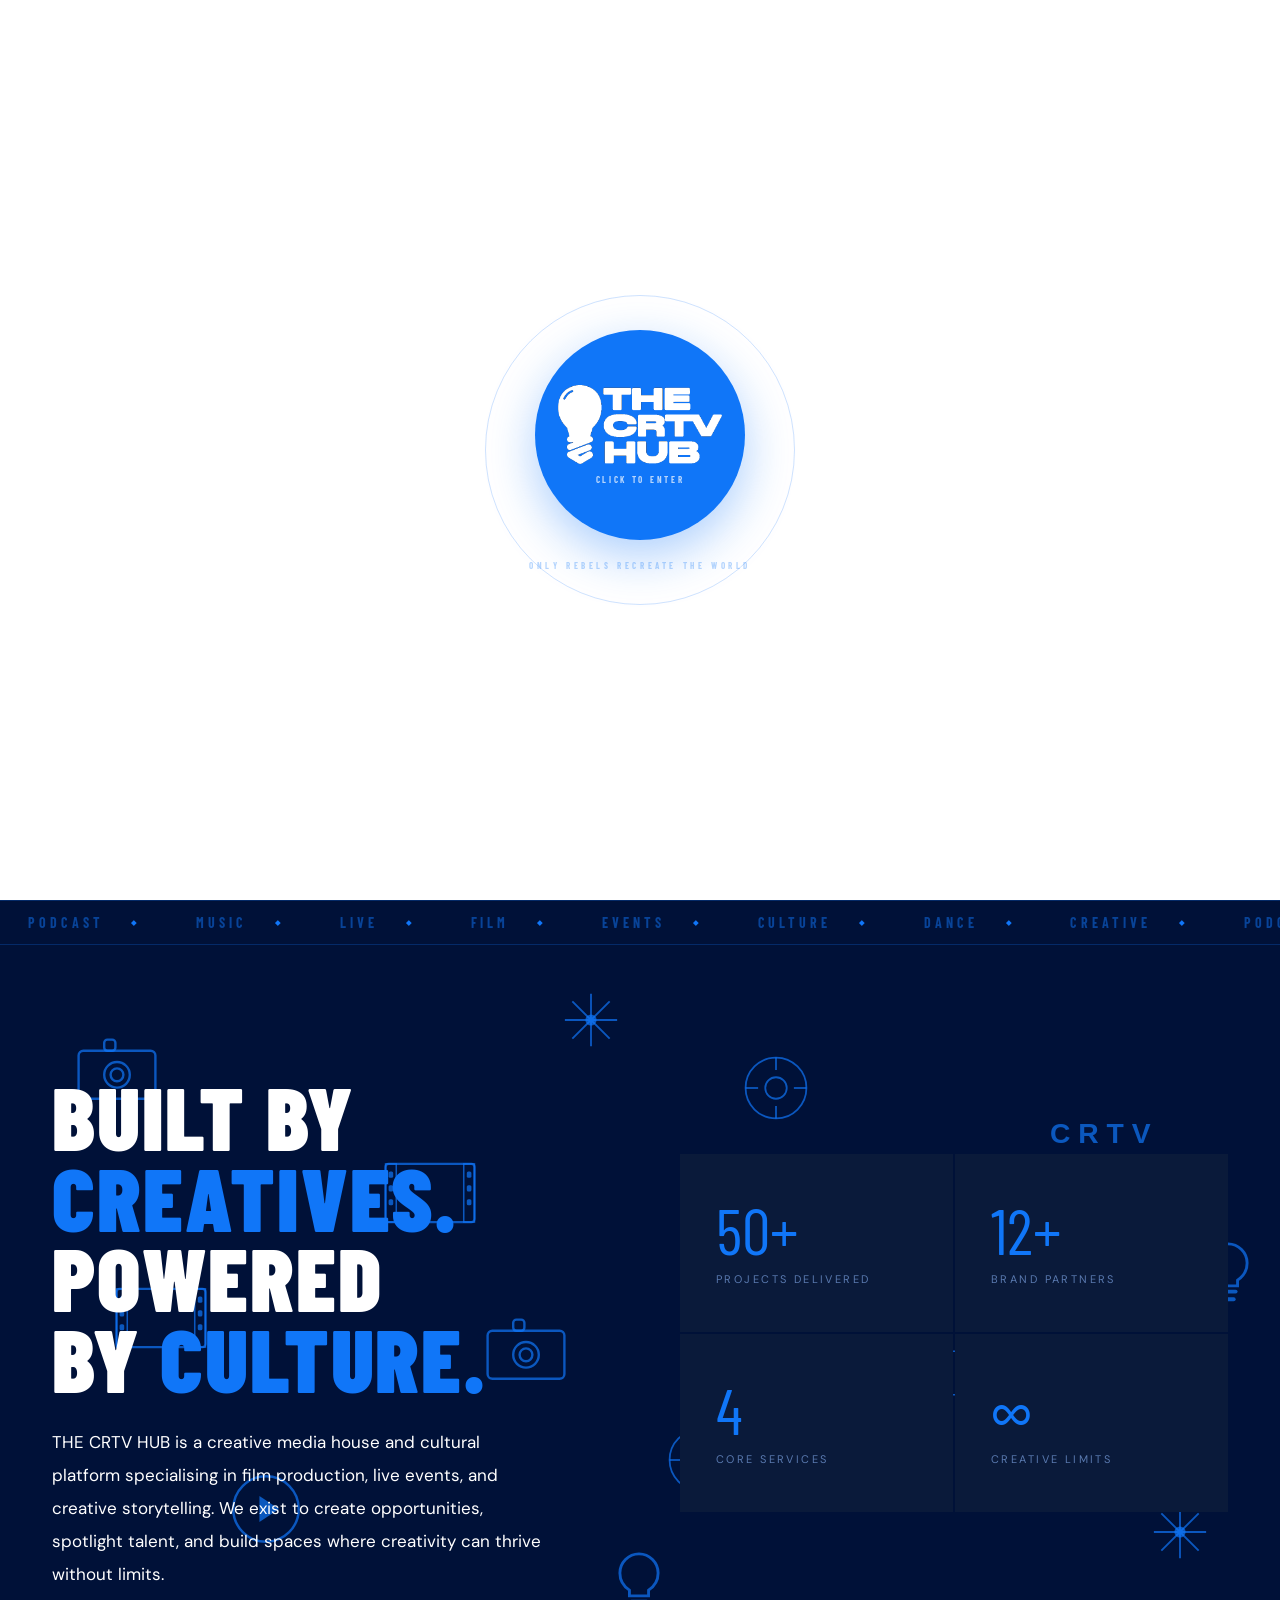
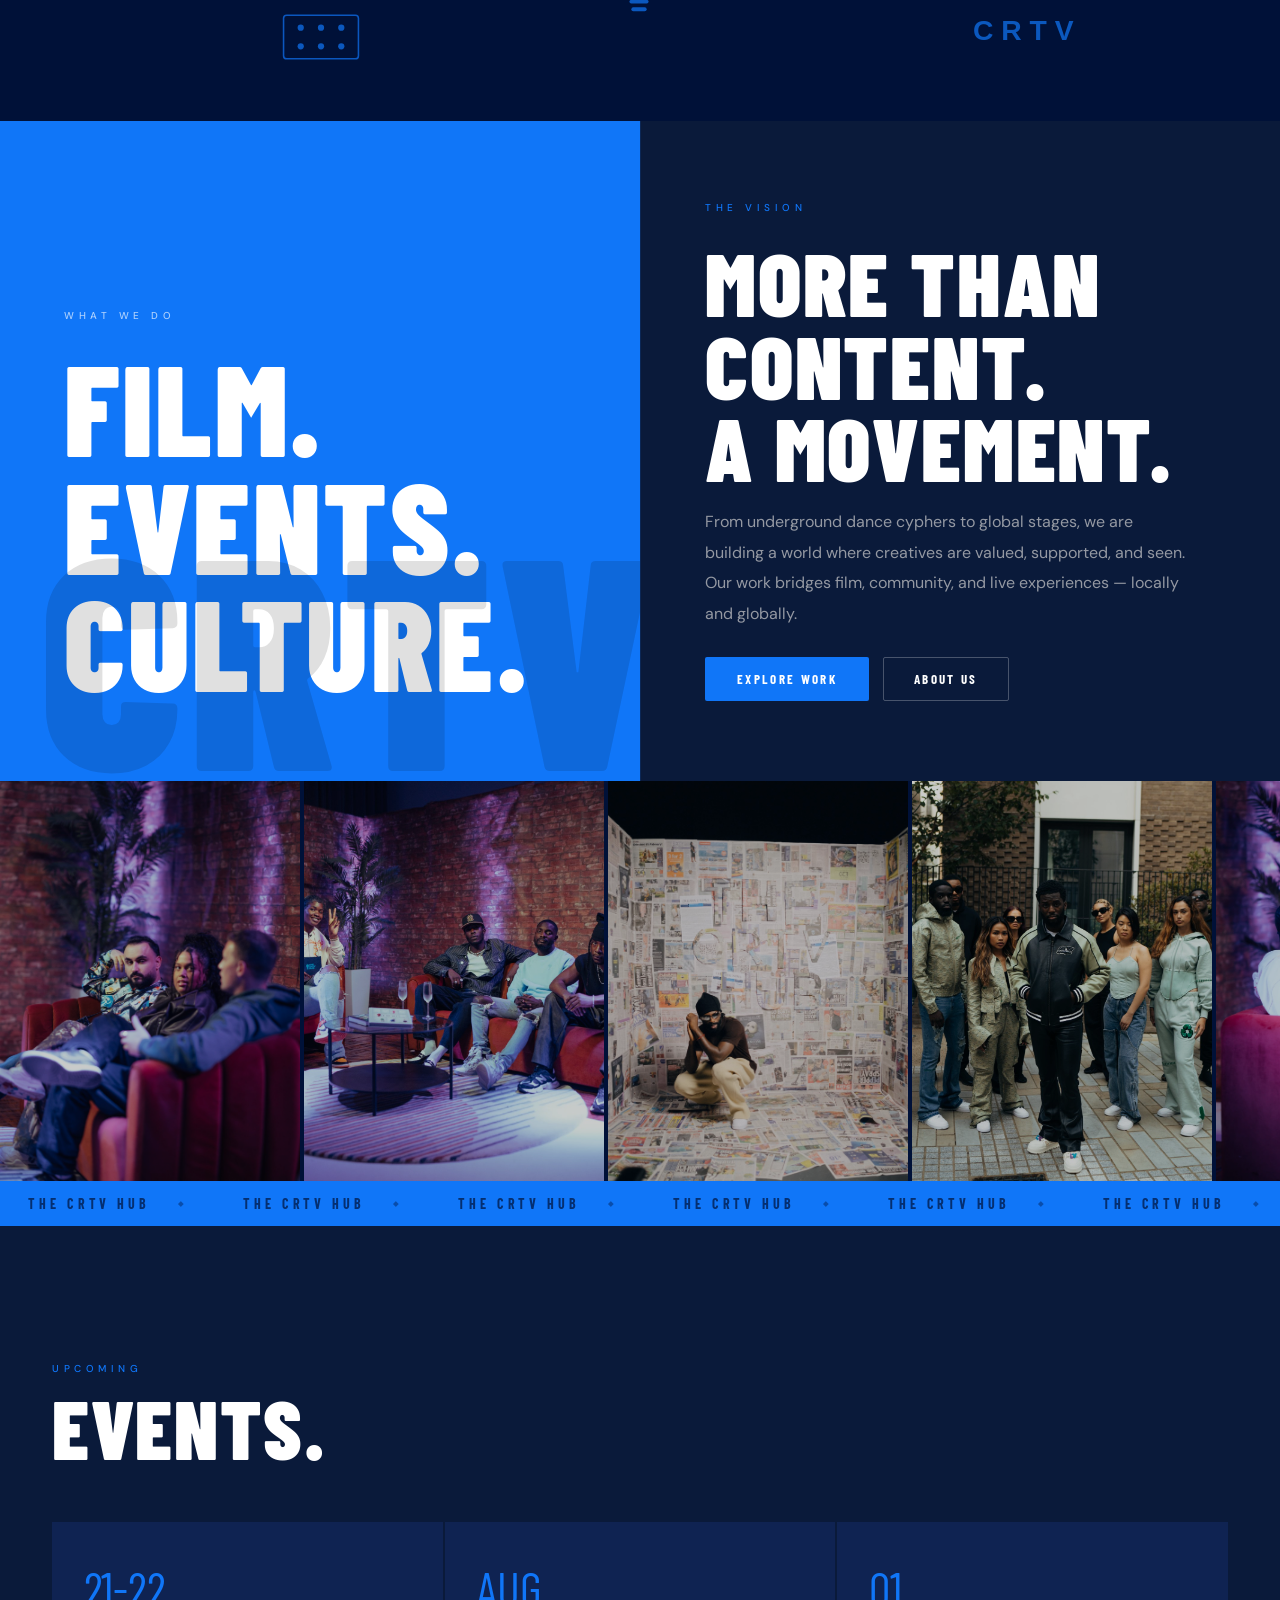
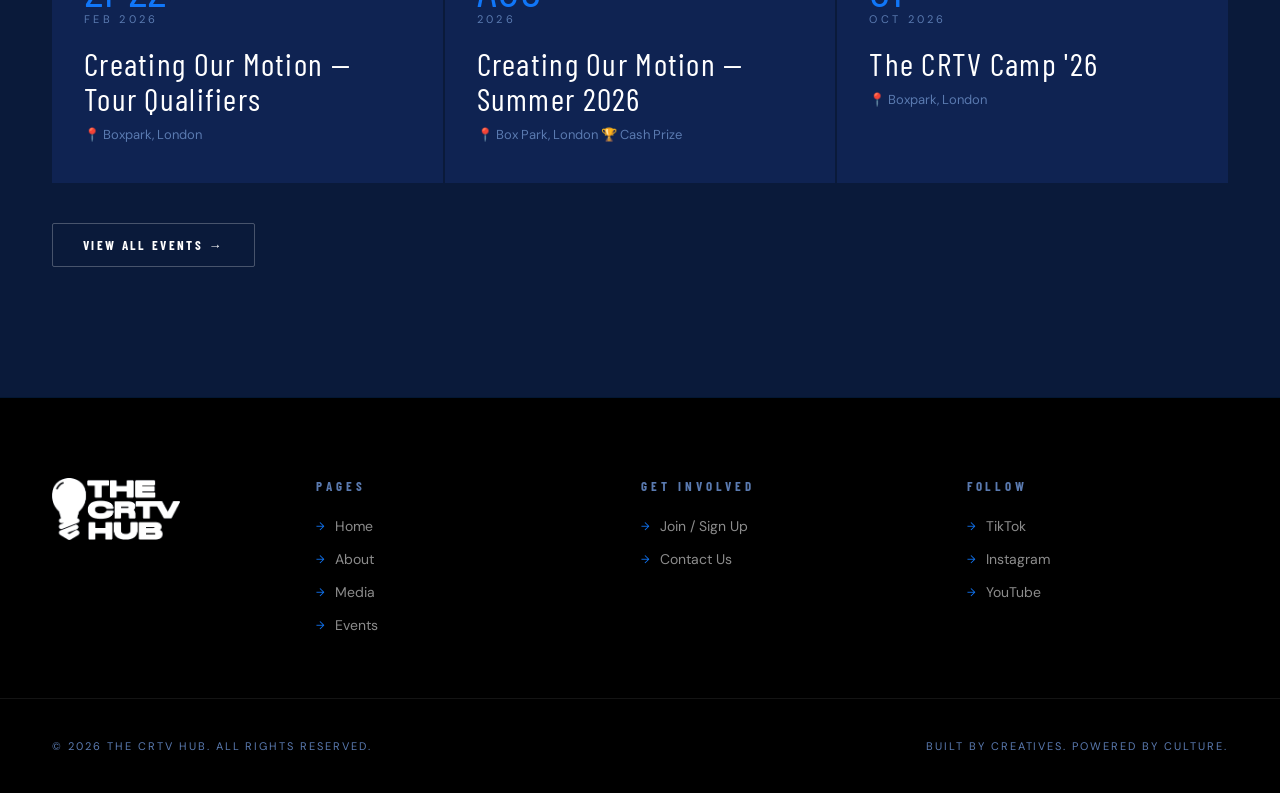
==== commit b3d01fad: "Boost floater visibility: bigger icons, higher opacity" ====
--- a/index.html
+++ b/index.html
@@ -380,9 +380,9 @@
 }
 @keyframes mfloatAnim {
   0%   { opacity: 0; transform: translate(0, 0) rotate(var(--r0, 0deg)); }
-  15%  { opacity: var(--op, .12); }
+  15%  { opacity: var(--op, .55); }
   50%  { transform: translate(var(--tx, 20px), var(--ty, -30px)) rotate(var(--r1, 10deg)); }
-  85%  { opacity: var(--op, .08); }
+  85%  { opacity: var(--op, .45); }
   100% { opacity: 0; transform: translate(0, 0) rotate(var(--r0, 0deg)); }
 }
 
@@ -883,13 +883,13 @@
    FLOATING GEOMETRIC ELEMENTS (no emojis)
 ═══════════════════════════════════════ */
 const SHAPES = [
-  '<svg width="24" height="24" viewBox="0 0 24 24" fill="none"><rect x="2" y="2" width="20" height="20" stroke="rgba(16,118,248,0.3)" stroke-width="1.5" fill="none"/></svg>',
-  '<svg width="20" height="20" viewBox="0 0 20 20" fill="none"><circle cx="10" cy="10" r="9" stroke="rgba(16,118,248,0.25)" stroke-width="1.5" fill="none"/></svg>',
-  '<svg width="22" height="22" viewBox="0 0 22 22" fill="none"><polygon points="11,2 20,20 2,20" stroke="rgba(16,118,248,0.2)" stroke-width="1.5" fill="none"/></svg>',
-  '<svg width="18" height="18" viewBox="0 0 18 18" fill="rgba(16,118,248,0.15)"><rect x="4" y="4" width="10" height="10" rx="1"/></svg>',
-  '<svg width="16" height="16" viewBox="0 0 16 16" fill="rgba(16,118,248,0.12)"><circle cx="8" cy="8" r="6"/></svg>',
-  '<svg width="28" height="4" viewBox="0 0 28 4" fill="none"><line x1="0" y1="2" x2="28" y2="2" stroke="rgba(16,118,248,0.2)" stroke-width="1.5"/></svg>',
-  '<svg width="4" height="28" viewBox="0 0 4 28" fill="none"><line x1="2" y1="0" x2="2" y2="28" stroke="rgba(16,118,248,0.2)" stroke-width="1.5"/></svg>',
+  '<svg width="24" height="24" viewBox="0 0 24 24" fill="none"><rect x="2" y="2" width="20" height="20" stroke="rgba(16,118,248,0.7)" stroke-width="1.5" fill="none"/></svg>',
+  '<svg width="20" height="20" viewBox="0 0 20 20" fill="none"><circle cx="10" cy="10" r="9" stroke="rgba(16,118,248,0.7)" stroke-width="1.5" fill="none"/></svg>',
+  '<svg width="22" height="22" viewBox="0 0 22 22" fill="none"><polygon points="11,2 20,20 2,20" stroke="rgba(16,118,248,0.7)" stroke-width="1.5" fill="none"/></svg>',
+  '<svg width="18" height="18" viewBox="0 0 18 18" fill="rgba(16,118,248,0.7)"><rect x="4" y="4" width="10" height="10" rx="1"/></svg>',
+  '<svg width="16" height="16" viewBox="0 0 16 16" fill="rgba(16,118,248,0.7)"><circle cx="8" cy="8" r="6"/></svg>',
+  '<svg width="28" height="4" viewBox="0 0 28 4" fill="none"><line x1="0" y1="2" x2="28" y2="2" stroke="rgba(16,118,248,0.7)" stroke-width="1.5"/></svg>',
+  '<svg width="4" height="28" viewBox="0 0 4 28" fill="none"><line x1="2" y1="0" x2="2" y2="28" stroke="rgba(16,118,248,0.7)" stroke-width="1.5"/></svg>',
 ];
 const floatContainer = document.getElementById('film-floats');
 for(let i=0;i<22;i++){
@@ -978,7 +978,7 @@
   if(!c) return;
   const ELS = [
     '<svg width="52" height="42" viewBox="0 0 52 42" fill="none"><rect x="1" y="9" width="50" height="32" rx="3" stroke="rgba(16,118,248,OP)" stroke-width="1.5"/><circle cx="26" cy="25" r="9" stroke="rgba(16,118,248,OP)" stroke-width="1.5"/><circle cx="26" cy="25" r="5" stroke="rgba(16,118,248,OP)" stroke-width="1.5"/><rect x="18" y="1" width="8" height="8" rx="2" stroke="rgba(16,118,248,OP)" stroke-width="1.5"/></svg>',
-    '<svg width="44" height="44" viewBox="0 0 44 44" fill="none"><circle cx="22" cy="22" r="21" stroke="rgba(16,118,248,OP)" stroke-width="1.5"/><path d="M18 14l14 8-14 8V14z" fill="rgba(16,118,248,OP)"/></svg>',
+    '<svg width="72" height="72" viewBox="0 0 44 44" fill="none"><circle cx="22" cy="22" r="21" stroke="rgba(16,118,248,OP)" stroke-width="1.5"/><path d="M18 14l14 8-14 8V14z" fill="rgba(16,118,248,OP)"/></svg>',
     '<svg width="64" height="44" viewBox="0 0 64 44" fill="none"><rect x="1" y="1" width="62" height="42" rx="2" stroke="rgba(16,118,248,OP)" stroke-width="1.5"/><rect x="1" y="1" width="8" height="42" stroke="rgba(16,118,248,OP)" stroke-width="1"/><rect x="55" y="1" width="8" height="42" stroke="rgba(16,118,248,OP)" stroke-width="1"/><rect x="3" y="7" width="4" height="5" rx="1" fill="rgba(16,118,248,OP)"/><rect x="3" y="17" width="4" height="5" rx="1" fill="rgba(16,118,248,OP)"/><rect x="57" y="7" width="4" height="5" rx="1" fill="rgba(16,118,248,OP)"/><rect x="57" y="17" width="4" height="5" rx="1" fill="rgba(16,118,248,OP)"/></svg>',
     '<svg width="28" height="36" viewBox="0 0 28 36" fill="none"><path d="M14 2C8 2 3 7 3 13c0 4 2 7.5 5 9.5V26h12v-3.5c3-2 5-5.5 5-9.5C25 7 20 2 14 2z" stroke="rgba(16,118,248,OP)" stroke-width="1.5"/><rect x="8" y="28" width="12" height="2" rx="1" fill="rgba(16,118,248,OP)"/><rect x="9" y="32" width="10" height="2" rx="1" fill="rgba(16,118,248,OP)"/></svg>',
     '<svg width="40" height="40" viewBox="0 0 40 40" fill="none"><circle cx="20" cy="20" r="18" stroke="rgba(16,118,248,OP)" stroke-width="1"/><circle cx="20" cy="20" r="6" stroke="rgba(16,118,248,OP)" stroke-width="1"/><line x1="20" y1="2" x2="20" y2="10" stroke="rgba(16,118,248,OP)" stroke-width="1"/><line x1="20" y1="30" x2="20" y2="38" stroke="rgba(16,118,248,OP)" stroke-width="1"/><line x1="2" y1="20" x2="10" y2="20" stroke="rgba(16,118,248,OP)" stroke-width="1"/><line x1="30" y1="20" x2="38" y2="20" stroke="rgba(16,118,248,OP)" stroke-width="1"/></svg>',
@@ -1011,14 +1011,14 @@
 ═══════════════════════════════════════ */
 (function spawnFloaters(){
   var SVGS = [
-    '<svg width="50" height="40" viewBox="0 0 50 40" fill="none"><rect x="1" y="8" width="48" height="30" rx="3" stroke="rgba(16,118,248,0.25)" stroke-width="1.5"/><circle cx="25" cy="23" r="8" stroke="rgba(16,118,248,0.25)" stroke-width="1.5"/><circle cx="25" cy="23" r="4" stroke="rgba(16,118,248,0.2)" stroke-width="1.5"/><rect x="17" y="1" width="7" height="7" rx="2" stroke="rgba(16,118,248,0.2)" stroke-width="1.5"/></svg>',
-    '<svg width="44" height="44" viewBox="0 0 44 44" fill="none"><circle cx="22" cy="22" r="20" stroke="rgba(16,118,248,0.22)" stroke-width="1.5"/><path d="M18 14l12 8-12 8V14z" fill="rgba(16,118,248,0.22)"/></svg>',
-    '<svg width="60" height="40" viewBox="0 0 60 40" fill="none"><rect x="1" y="1" width="58" height="38" rx="2" stroke="rgba(16,118,248,0.2)" stroke-width="1.5"/><rect x="1" y="1" width="7" height="38" stroke="rgba(16,118,248,0.15)" stroke-width="1"/><rect x="52" y="1" width="7" height="38" stroke="rgba(16,118,248,0.15)" stroke-width="1"/><rect x="3" y="6" width="3" height="4" rx="1" fill="rgba(16,118,248,0.25)"/><rect x="3" y="15" width="3" height="4" rx="1" fill="rgba(16,118,248,0.25)"/><rect x="3" y="24" width="3" height="4" rx="1" fill="rgba(16,118,248,0.25)"/><rect x="54" y="6" width="3" height="4" rx="1" fill="rgba(16,118,248,0.25)"/><rect x="54" y="15" width="3" height="4" rx="1" fill="rgba(16,118,248,0.25)"/><rect x="54" y="24" width="3" height="4" rx="1" fill="rgba(16,118,248,0.25)"/></svg>',
-    '<svg width="26" height="34" viewBox="0 0 26 34" fill="none"><path d="M13 2C7.5 2 3 6.5 3 12c0 3.8 2 7 5 9V24h10v-3c3-2 5-5.2 5-9C23 6.5 18.5 2 13 2z" stroke="rgba(16,118,248,0.25)" stroke-width="1.5"/><rect x="8" y="26" width="10" height="2" rx="1" fill="rgba(16,118,248,0.2)"/><rect x="9" y="30" width="8" height="2" rx="1" fill="rgba(16,118,248,0.2)"/></svg>',
-    '<svg width="38" height="38" viewBox="0 0 38 38" fill="none"><circle cx="19" cy="19" r="17" stroke="rgba(16,118,248,0.2)" stroke-width="1"/><circle cx="19" cy="19" r="6" stroke="rgba(16,118,248,0.2)" stroke-width="1"/><line x1="19" y1="2" x2="19" y2="9" stroke="rgba(16,118,248,0.2)" stroke-width="1"/><line x1="19" y1="29" x2="19" y2="36" stroke="rgba(16,118,248,0.2)" stroke-width="1"/><line x1="2" y1="19" x2="9" y2="19" stroke="rgba(16,118,248,0.2)" stroke-width="1"/><line x1="29" y1="19" x2="36" y2="19" stroke="rgba(16,118,248,0.2)" stroke-width="1"/></svg>',
-    '<svg width="50" height="30" viewBox="0 0 50 30" fill="none"><rect x="1" y="1" width="48" height="28" rx="2" stroke="rgba(16,118,248,0.2)" stroke-width="1"/><circle cx="12" cy="9" r="2" fill="rgba(16,118,248,0.2)"/><circle cx="25" cy="9" r="2" fill="rgba(16,118,248,0.2)"/><circle cx="38" cy="9" r="2" fill="rgba(16,118,248,0.2)"/><circle cx="12" cy="21" r="2" fill="rgba(16,118,248,0.2)"/><circle cx="25" cy="21" r="2" fill="rgba(16,118,248,0.2)"/><circle cx="38" cy="21" r="2" fill="rgba(16,118,248,0.2)"/></svg>',
-    '<svg width="70" height="20" viewBox="0 0 70 20" fill="none"><text x="0" y="17" font-family="sans-serif" font-weight="900" font-size="18" letter-spacing="5" fill="rgba(16,118,248,0.18)">CRTV</text></svg>',
-    '<svg width="30" height="30" viewBox="0 0 30 30" fill="none"><path d="M15 1v28M1 15h28M5 5l20 20M25 5L5 25" stroke="rgba(16,118,248,0.18)" stroke-width="1"/><circle cx="15" cy="15" r="3" fill="rgba(16,118,248,0.2)"/></svg>'
+    '<svg width="80" height="64" viewBox="0 0 50 40" fill="none"><rect x="1" y="8" width="48" height="30" rx="3" stroke="rgba(16,118,248,0.7)" stroke-width="1.5"/><circle cx="25" cy="23" r="8" stroke="rgba(16,118,248,0.7)" stroke-width="1.5"/><circle cx="25" cy="23" r="4" stroke="rgba(16,118,248,0.7)" stroke-width="1.5"/><rect x="17" y="1" width="7" height="7" rx="2" stroke="rgba(16,118,248,0.7)" stroke-width="1.5"/></svg>',
+    '<svg width="72" height="72" viewBox="0 0 44 44" fill="none"><circle cx="22" cy="22" r="20" stroke="rgba(16,118,248,0.7)" stroke-width="1.5"/><path d="M18 14l12 8-12 8V14z" fill="rgba(16,118,248,0.7)"/></svg>',
+    '<svg width="92" height="62" viewBox="0 0 60 40" fill="none"><rect x="1" y="1" width="58" height="38" rx="2" stroke="rgba(16,118,248,0.7)" stroke-width="1.5"/><rect x="1" y="1" width="7" height="38" stroke="rgba(16,118,248,0.7)" stroke-width="1"/><rect x="52" y="1" width="7" height="38" stroke="rgba(16,118,248,0.7)" stroke-width="1"/><rect x="3" y="6" width="3" height="4" rx="1" fill="rgba(16,118,248,0.7)"/><rect x="3" y="15" width="3" height="4" rx="1" fill="rgba(16,118,248,0.7)"/><rect x="3" y="24" width="3" height="4" rx="1" fill="rgba(16,118,248,0.7)"/><rect x="54" y="6" width="3" height="4" rx="1" fill="rgba(16,118,248,0.7)"/><rect x="54" y="15" width="3" height="4" rx="1" fill="rgba(16,118,248,0.7)"/><rect x="54" y="24" width="3" height="4" rx="1" fill="rgba(16,118,248,0.7)"/></svg>',
+    '<svg width="50" height="65" viewBox="0 0 26 34" fill="none"><path d="M13 2C7.5 2 3 6.5 3 12c0 3.8 2 7 5 9V24h10v-3c3-2 5-5.2 5-9C23 6.5 18.5 2 13 2z" stroke="rgba(16,118,248,0.7)" stroke-width="1.5"/><rect x="8" y="26" width="10" height="2" rx="1" fill="rgba(16,118,248,0.7)"/><rect x="9" y="30" width="8" height="2" rx="1" fill="rgba(16,118,248,0.7)"/></svg>',
+    '<svg width="68" height="68" viewBox="0 0 38 38" fill="none"><circle cx="19" cy="19" r="17" stroke="rgba(16,118,248,0.7)" stroke-width="1"/><circle cx="19" cy="19" r="6" stroke="rgba(16,118,248,0.7)" stroke-width="1"/><line x1="19" y1="2" x2="19" y2="9" stroke="rgba(16,118,248,0.7)" stroke-width="1"/><line x1="19" y1="29" x2="19" y2="36" stroke="rgba(16,118,248,0.7)" stroke-width="1"/><line x1="2" y1="19" x2="9" y2="19" stroke="rgba(16,118,248,0.7)" stroke-width="1"/><line x1="29" y1="19" x2="36" y2="19" stroke="rgba(16,118,248,0.7)" stroke-width="1"/></svg>',
+    '<svg width="78" height="48" viewBox="0 0 50 30" fill="none"><rect x="1" y="1" width="48" height="28" rx="2" stroke="rgba(16,118,248,0.7)" stroke-width="1"/><circle cx="12" cy="9" r="2" fill="rgba(16,118,248,0.7)"/><circle cx="25" cy="9" r="2" fill="rgba(16,118,248,0.7)"/><circle cx="38" cy="9" r="2" fill="rgba(16,118,248,0.7)"/><circle cx="12" cy="21" r="2" fill="rgba(16,118,248,0.7)"/><circle cx="25" cy="21" r="2" fill="rgba(16,118,248,0.7)"/><circle cx="38" cy="21" r="2" fill="rgba(16,118,248,0.7)"/></svg>',
+    '<svg width="110" height="32" viewBox="0 0 70 20" fill="none"><text x="0" y="17" font-family="sans-serif" font-weight="900" font-size="18" letter-spacing="5" fill="rgba(16,118,248,0.7)">CRTV</text></svg>',
+    '<svg width="56" height="56" viewBox="0 0 30 30" fill="none"><path d="M15 1v28M1 15h28M5 5l20 20M25 5L5 25" stroke="rgba(16,118,248,0.7)" stroke-width="1"/><circle cx="15" cy="15" r="3" fill="rgba(16,118,248,0.7)"/></svg>'
   ];
 
   function spawnIn(containerId) {
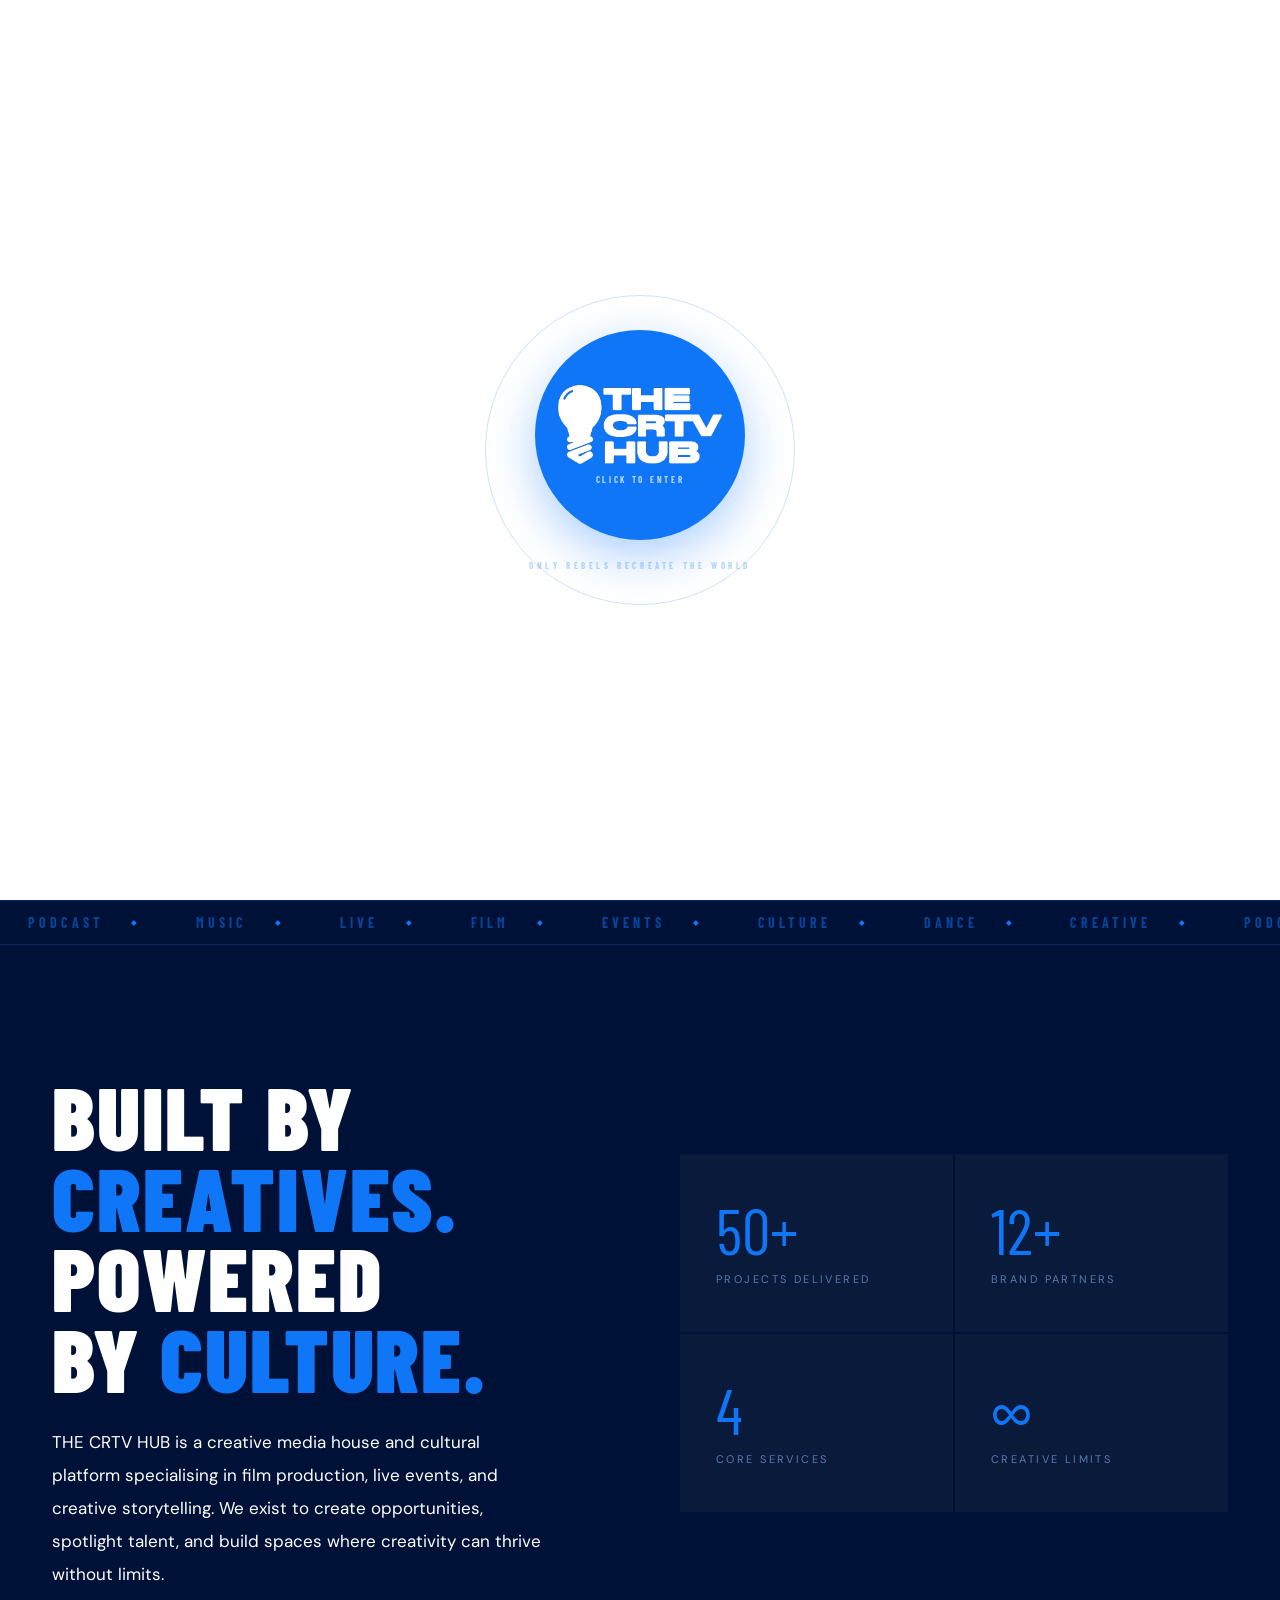
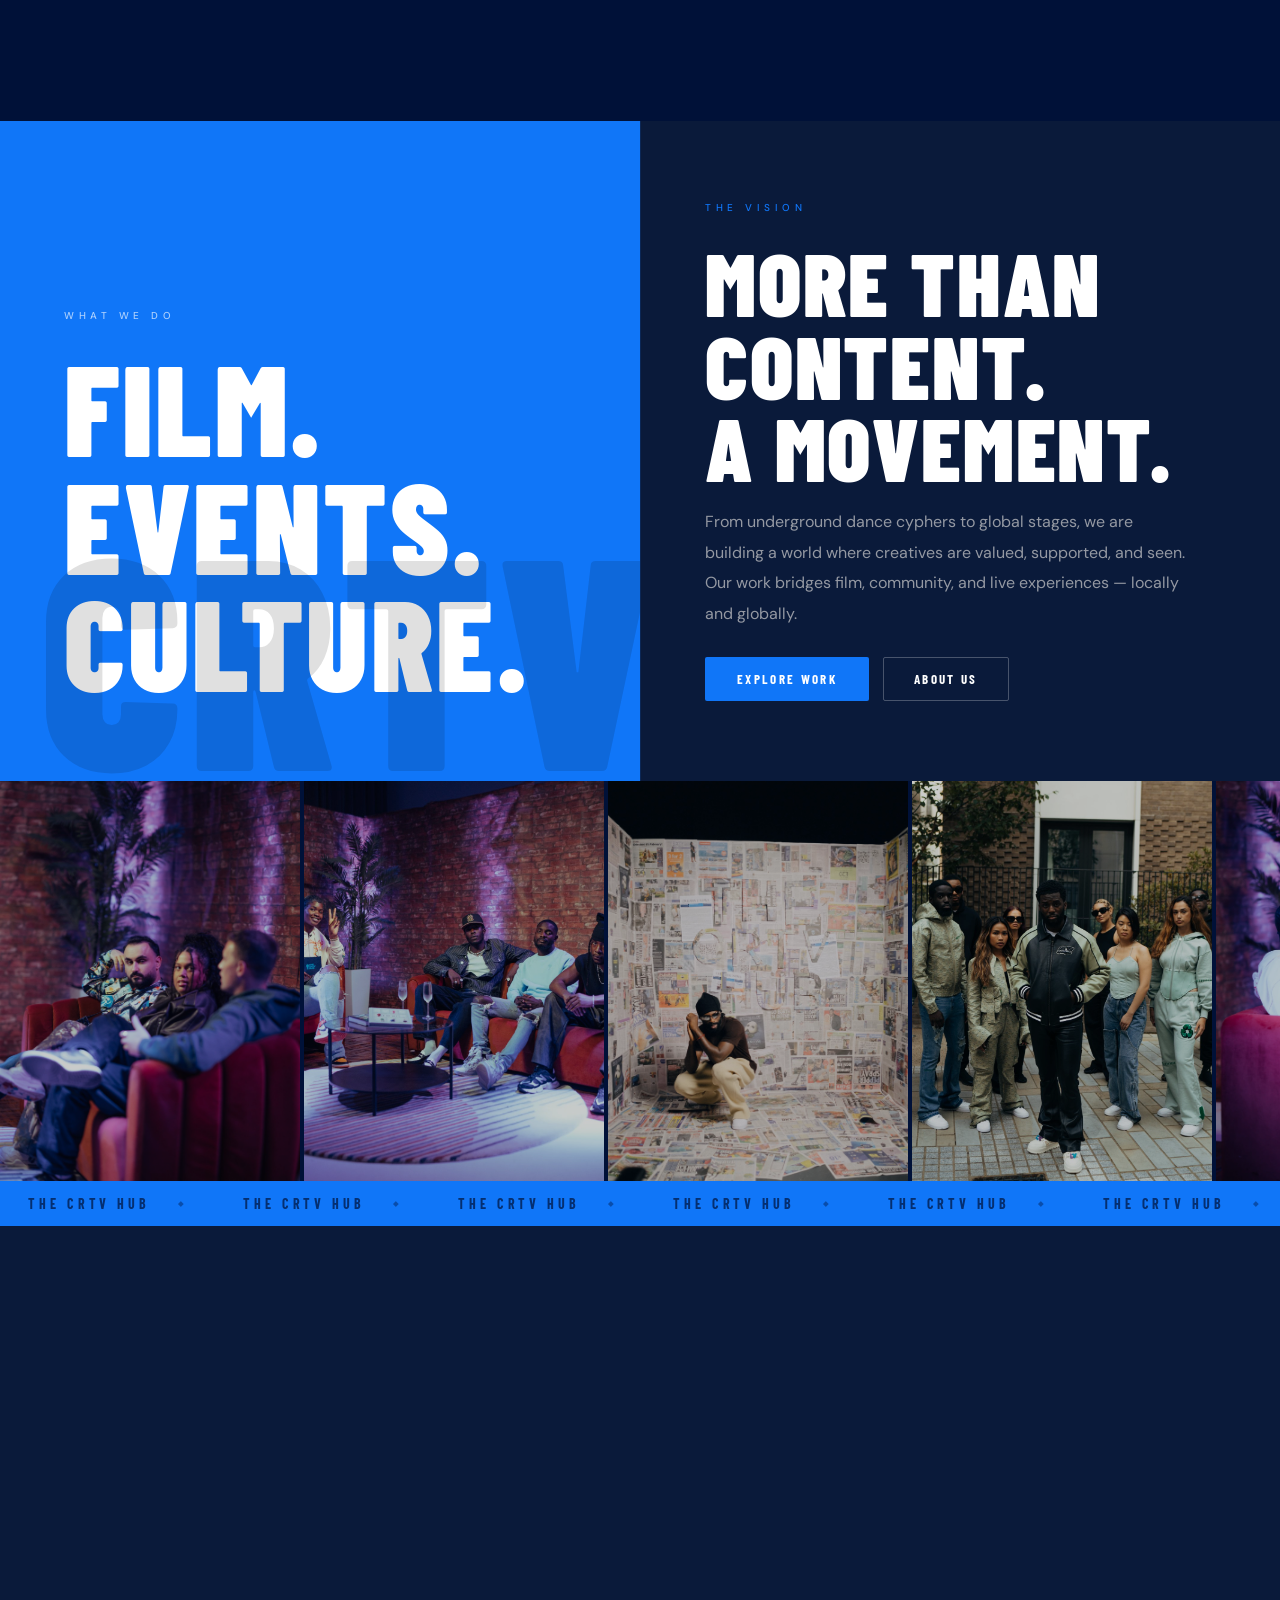
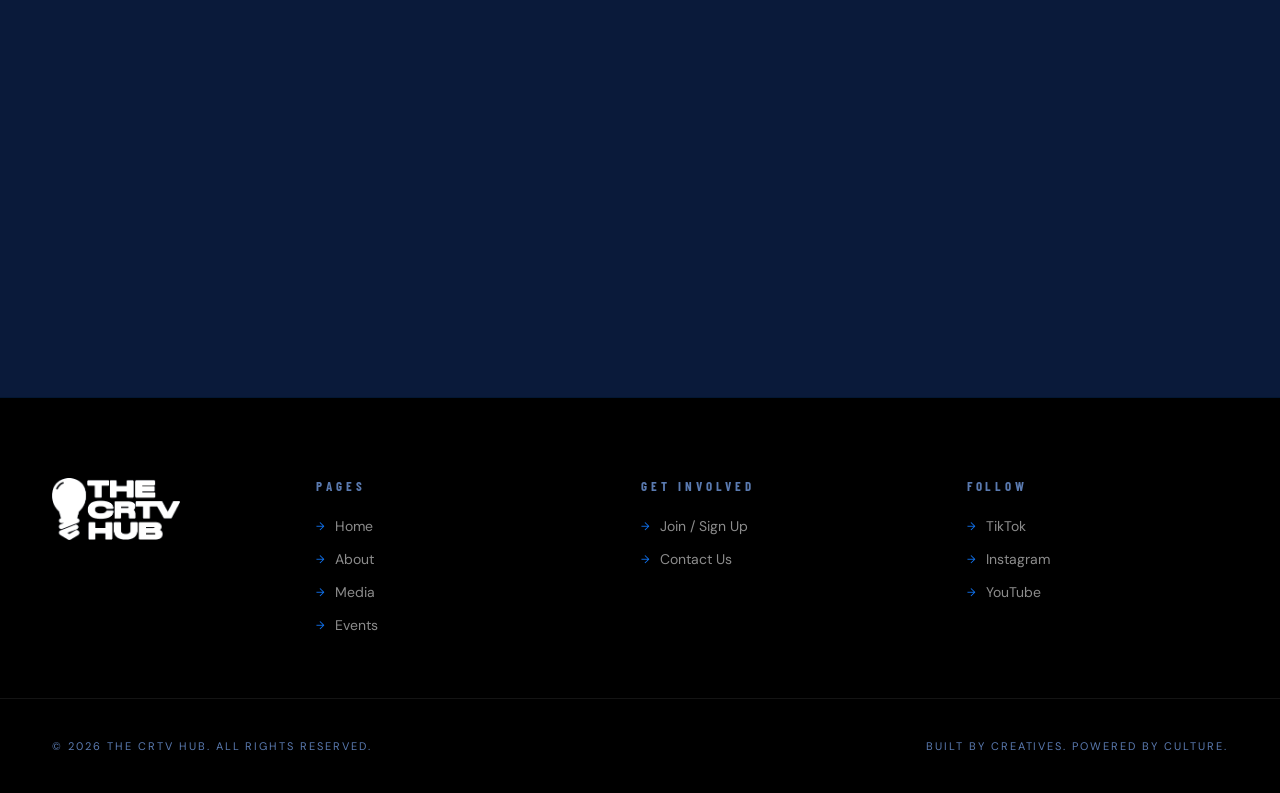
==== commit fa763649: "Remove big floating icons, keep only subtle background geo shapes" ====
--- a/index.html
+++ b/index.html
@@ -365,14 +365,6 @@
   #media-carousel-wrap { padding: 32px 0; }
 }
 
-/* ─── MANIFESTO FLOATING ELEMENTS ─── */
-#manifesto-floats {
-  position: absolute;
-  inset: 0;
-  pointer-events: none;
-  overflow: hidden;
-  z-index: 0;
-}
 #manifesto > .container { position: relative; z-index: 1; }
 .mfloat {
   position: absolute;
@@ -614,9 +606,7 @@
 </div>
 
 <!-- MANIFESTO / ABOUT -->
-<section id="manifesto" style="position:relative;overflow:hidden;">
-  <!-- FLOATING BACKGROUND ELEMENTS -->
-  <div id="manifesto-floats" aria-hidden="true"></div>
+<section id="manifesto">
   <div class="container">
     <div class="manifesto-grid">
       <div>
@@ -651,8 +641,7 @@
 </section>
 
 <!-- SERVICES -->
-<section id="services" style="position:relative;overflow:hidden;">
-  <div id="services-floats" aria-hidden="true" style="position:absolute;inset:0;pointer-events:none;z-index:0;overflow:hidden;"></div>
+<section id="services">
   <div class="svc-mag-top" style="position:relative;z-index:1;">
     <div class="svc-mag-left">
       <small class="eyebrow">What We Do</small>
@@ -1006,53 +995,6 @@
 
 
 
-/* ═══════════════════════════════════════
-   FLOATING ELEMENTS — manifesto + services
-═══════════════════════════════════════ */
-(function spawnFloaters(){
-  var SVGS = [
-    '<svg width="80" height="64" viewBox="0 0 50 40" fill="none"><rect x="1" y="8" width="48" height="30" rx="3" stroke="rgba(16,118,248,0.7)" stroke-width="1.5"/><circle cx="25" cy="23" r="8" stroke="rgba(16,118,248,0.7)" stroke-width="1.5"/><circle cx="25" cy="23" r="4" stroke="rgba(16,118,248,0.7)" stroke-width="1.5"/><rect x="17" y="1" width="7" height="7" rx="2" stroke="rgba(16,118,248,0.7)" stroke-width="1.5"/></svg>',
-    '<svg width="72" height="72" viewBox="0 0 44 44" fill="none"><circle cx="22" cy="22" r="20" stroke="rgba(16,118,248,0.7)" stroke-width="1.5"/><path d="M18 14l12 8-12 8V14z" fill="rgba(16,118,248,0.7)"/></svg>',
-    '<svg width="92" height="62" viewBox="0 0 60 40" fill="none"><rect x="1" y="1" width="58" height="38" rx="2" stroke="rgba(16,118,248,0.7)" stroke-width="1.5"/><rect x="1" y="1" width="7" height="38" stroke="rgba(16,118,248,0.7)" stroke-width="1"/><rect x="52" y="1" width="7" height="38" stroke="rgba(16,118,248,0.7)" stroke-width="1"/><rect x="3" y="6" width="3" height="4" rx="1" fill="rgba(16,118,248,0.7)"/><rect x="3" y="15" width="3" height="4" rx="1" fill="rgba(16,118,248,0.7)"/><rect x="3" y="24" width="3" height="4" rx="1" fill="rgba(16,118,248,0.7)"/><rect x="54" y="6" width="3" height="4" rx="1" fill="rgba(16,118,248,0.7)"/><rect x="54" y="15" width="3" height="4" rx="1" fill="rgba(16,118,248,0.7)"/><rect x="54" y="24" width="3" height="4" rx="1" fill="rgba(16,118,248,0.7)"/></svg>',
-    '<svg width="50" height="65" viewBox="0 0 26 34" fill="none"><path d="M13 2C7.5 2 3 6.5 3 12c0 3.8 2 7 5 9V24h10v-3c3-2 5-5.2 5-9C23 6.5 18.5 2 13 2z" stroke="rgba(16,118,248,0.7)" stroke-width="1.5"/><rect x="8" y="26" width="10" height="2" rx="1" fill="rgba(16,118,248,0.7)"/><rect x="9" y="30" width="8" height="2" rx="1" fill="rgba(16,118,248,0.7)"/></svg>',
-    '<svg width="68" height="68" viewBox="0 0 38 38" fill="none"><circle cx="19" cy="19" r="17" stroke="rgba(16,118,248,0.7)" stroke-width="1"/><circle cx="19" cy="19" r="6" stroke="rgba(16,118,248,0.7)" stroke-width="1"/><line x1="19" y1="2" x2="19" y2="9" stroke="rgba(16,118,248,0.7)" stroke-width="1"/><line x1="19" y1="29" x2="19" y2="36" stroke="rgba(16,118,248,0.7)" stroke-width="1"/><line x1="2" y1="19" x2="9" y2="19" stroke="rgba(16,118,248,0.7)" stroke-width="1"/><line x1="29" y1="19" x2="36" y2="19" stroke="rgba(16,118,248,0.7)" stroke-width="1"/></svg>',
-    '<svg width="78" height="48" viewBox="0 0 50 30" fill="none"><rect x="1" y="1" width="48" height="28" rx="2" stroke="rgba(16,118,248,0.7)" stroke-width="1"/><circle cx="12" cy="9" r="2" fill="rgba(16,118,248,0.7)"/><circle cx="25" cy="9" r="2" fill="rgba(16,118,248,0.7)"/><circle cx="38" cy="9" r="2" fill="rgba(16,118,248,0.7)"/><circle cx="12" cy="21" r="2" fill="rgba(16,118,248,0.7)"/><circle cx="25" cy="21" r="2" fill="rgba(16,118,248,0.7)"/><circle cx="38" cy="21" r="2" fill="rgba(16,118,248,0.7)"/></svg>',
-    '<svg width="110" height="32" viewBox="0 0 70 20" fill="none"><text x="0" y="17" font-family="sans-serif" font-weight="900" font-size="18" letter-spacing="5" fill="rgba(16,118,248,0.7)">CRTV</text></svg>',
-    '<svg width="56" height="56" viewBox="0 0 30 30" fill="none"><path d="M15 1v28M1 15h28M5 5l20 20M25 5L5 25" stroke="rgba(16,118,248,0.7)" stroke-width="1"/><circle cx="15" cy="15" r="3" fill="rgba(16,118,248,0.7)"/></svg>'
-  ];
-
-  function spawnIn(containerId) {
-    var c = document.getElementById(containerId);
-    if(!c) return;
-    var positions = [
-      {l:'6%',t:'12%'},{l:'18%',t:'68%'},{l:'30%',t:'28%'},
-      {l:'48%',t:'78%'},{l:'58%',t:'14%'},{l:'72%',t:'52%'},
-      {l:'82%',t:'22%'},{l:'90%',t:'72%'},{l:'38%',t:'48%'},
-      {l:'65%',t:'36%'},{l:'9%',t:'44%'},{l:'94%',t:'38%'},
-      {l:'52%',t:'62%'},{l:'22%',t:'86%'},{l:'76%',t:'86%'},
-      {l:'44%',t:'6%'}
-    ];
-    positions.forEach(function(pos, i){
-      var el = document.createElement('div');
-      el.className = 'mfloat';
-      el.innerHTML = SVGS[i % SVGS.length];
-      var dur   = (10 + Math.random()*12).toFixed(1);
-      var delay = (Math.random()*8).toFixed(1);
-      var tx    = ((Math.random()-.5)*60).toFixed(1);
-      var ty    = ((Math.random()-.5)*50).toFixed(1);
-      var r0    = ((Math.random()-.5)*15).toFixed(1);
-      var r1    = (parseFloat(r0)+(Math.random()-.5)*20).toFixed(1);
-      el.style.cssText = 'position:absolute;left:'+pos.l+';top:'+pos.t+';'
-        +'--dur:'+dur+'s;--delay:'+delay+'s;--tx:'+tx+'px;--ty:'+ty+'px;'
-        +'--r0:'+r0+'deg;--r1:'+r1+'deg;'
-        +'animation:mfloatAnim '+dur+'s ease-in-out '+delay+'s infinite;';
-      c.appendChild(el);
-    });
-  }
-
-  spawnIn('manifesto-floats');
-  spawnIn('services-floats');
-})();
 
 </script>
 </body>
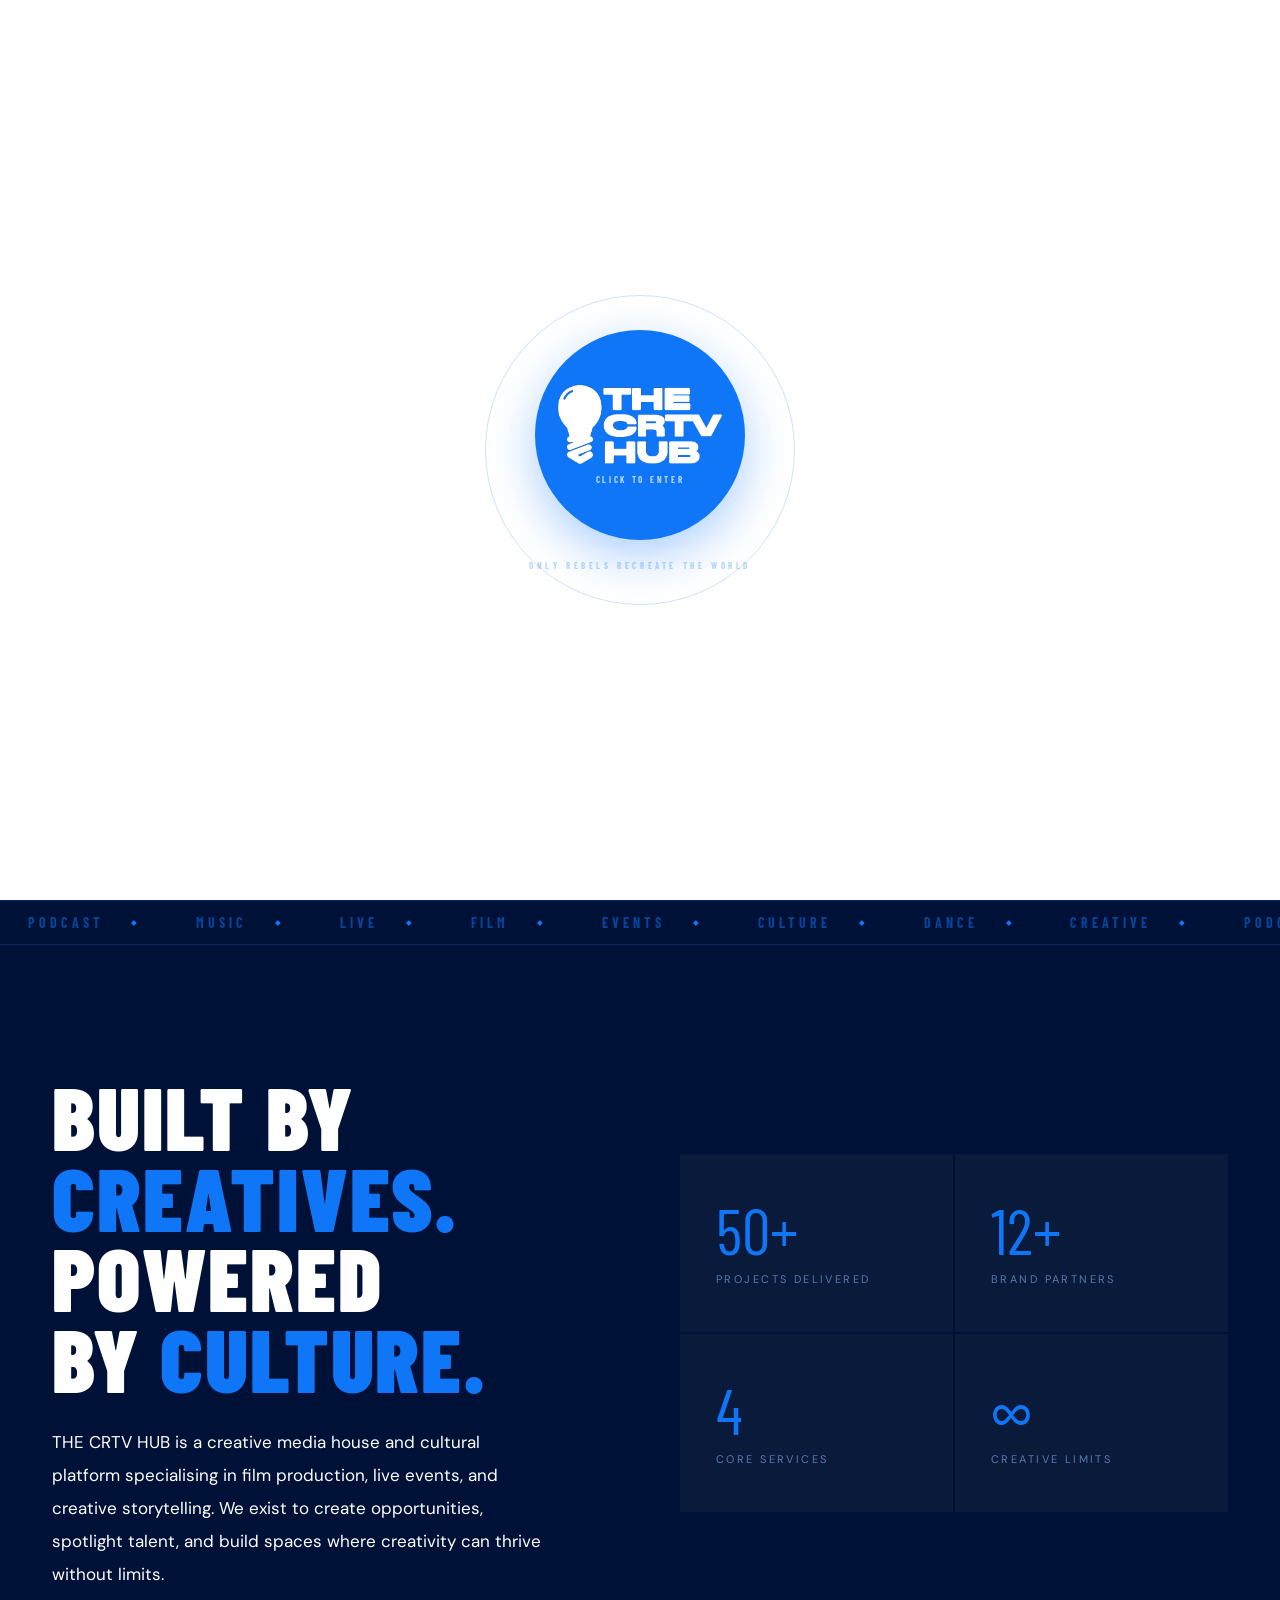
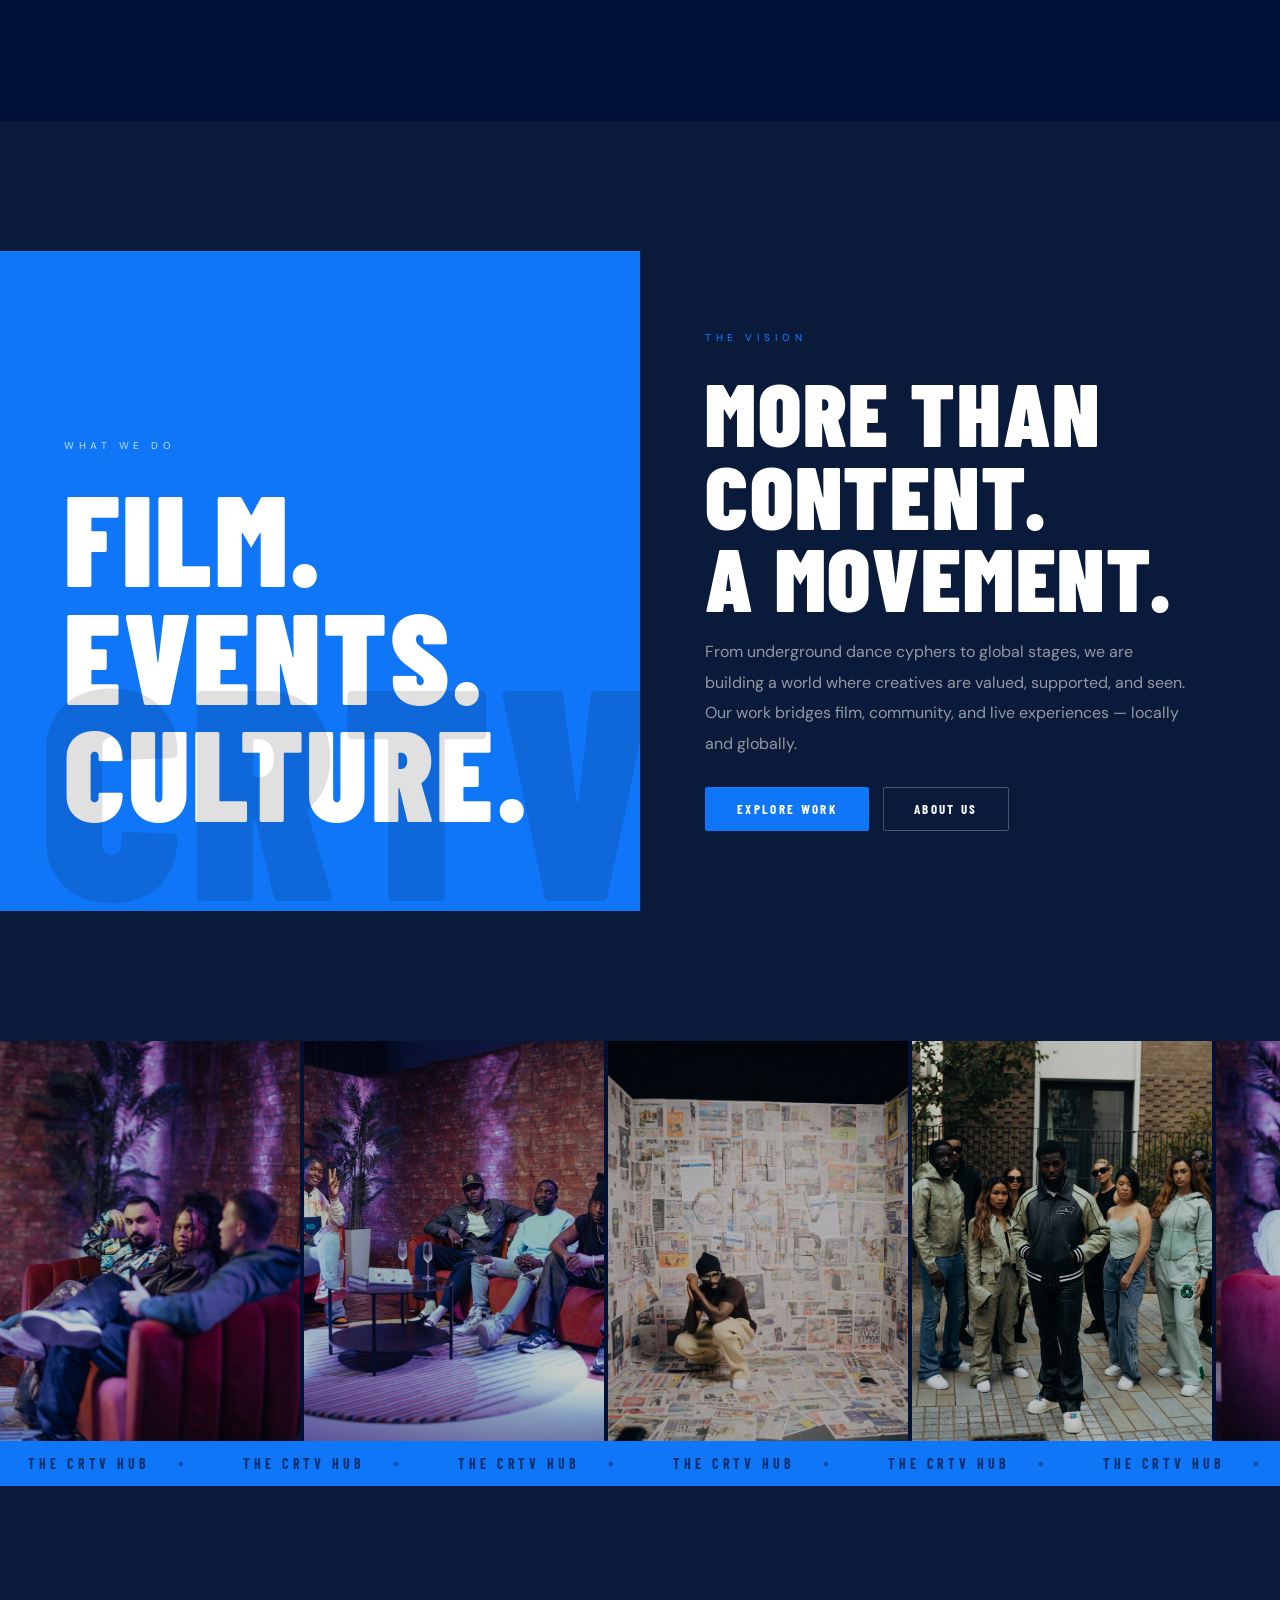
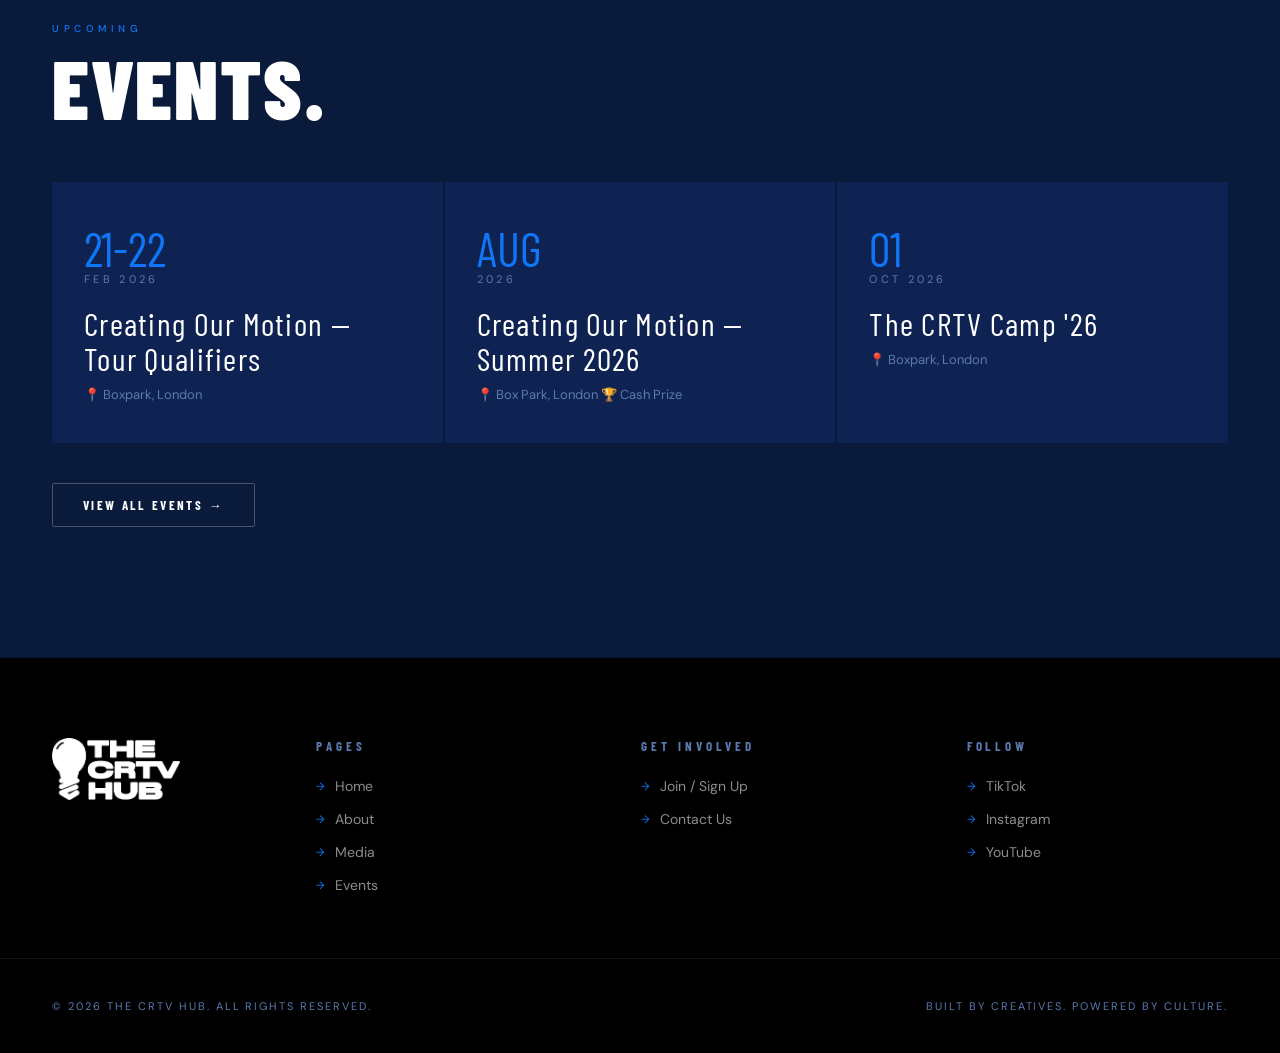
==== commit 23214fd7: "Clean up leftover mfloat CSS" ====
--- a/index.html
+++ b/index.html
@@ -366,15 +366,7 @@
 }
 
 #manifesto > .container { position: relative; z-index: 1; }
-.mfloat {
-  position: absolute;
-  animation: mfloatAnim var(--dur, 14s) ease-in-out var(--delay, 0s) infinite;
-}
-@keyframes mfloatAnim {
-  0%   { opacity: 0; transform: translate(0, 0) rotate(var(--r0, 0deg)); }
-  15%  { opacity: var(--op, .55); }
-  50%  { transform: translate(var(--tx, 20px), var(--ty, -30px)) rotate(var(--r1, 10deg)); }
-  85%  { opacity: var(--op, .45); }
+
   100% { opacity: 0; transform: translate(0, 0) rotate(var(--r0, 0deg)); }
 }
 
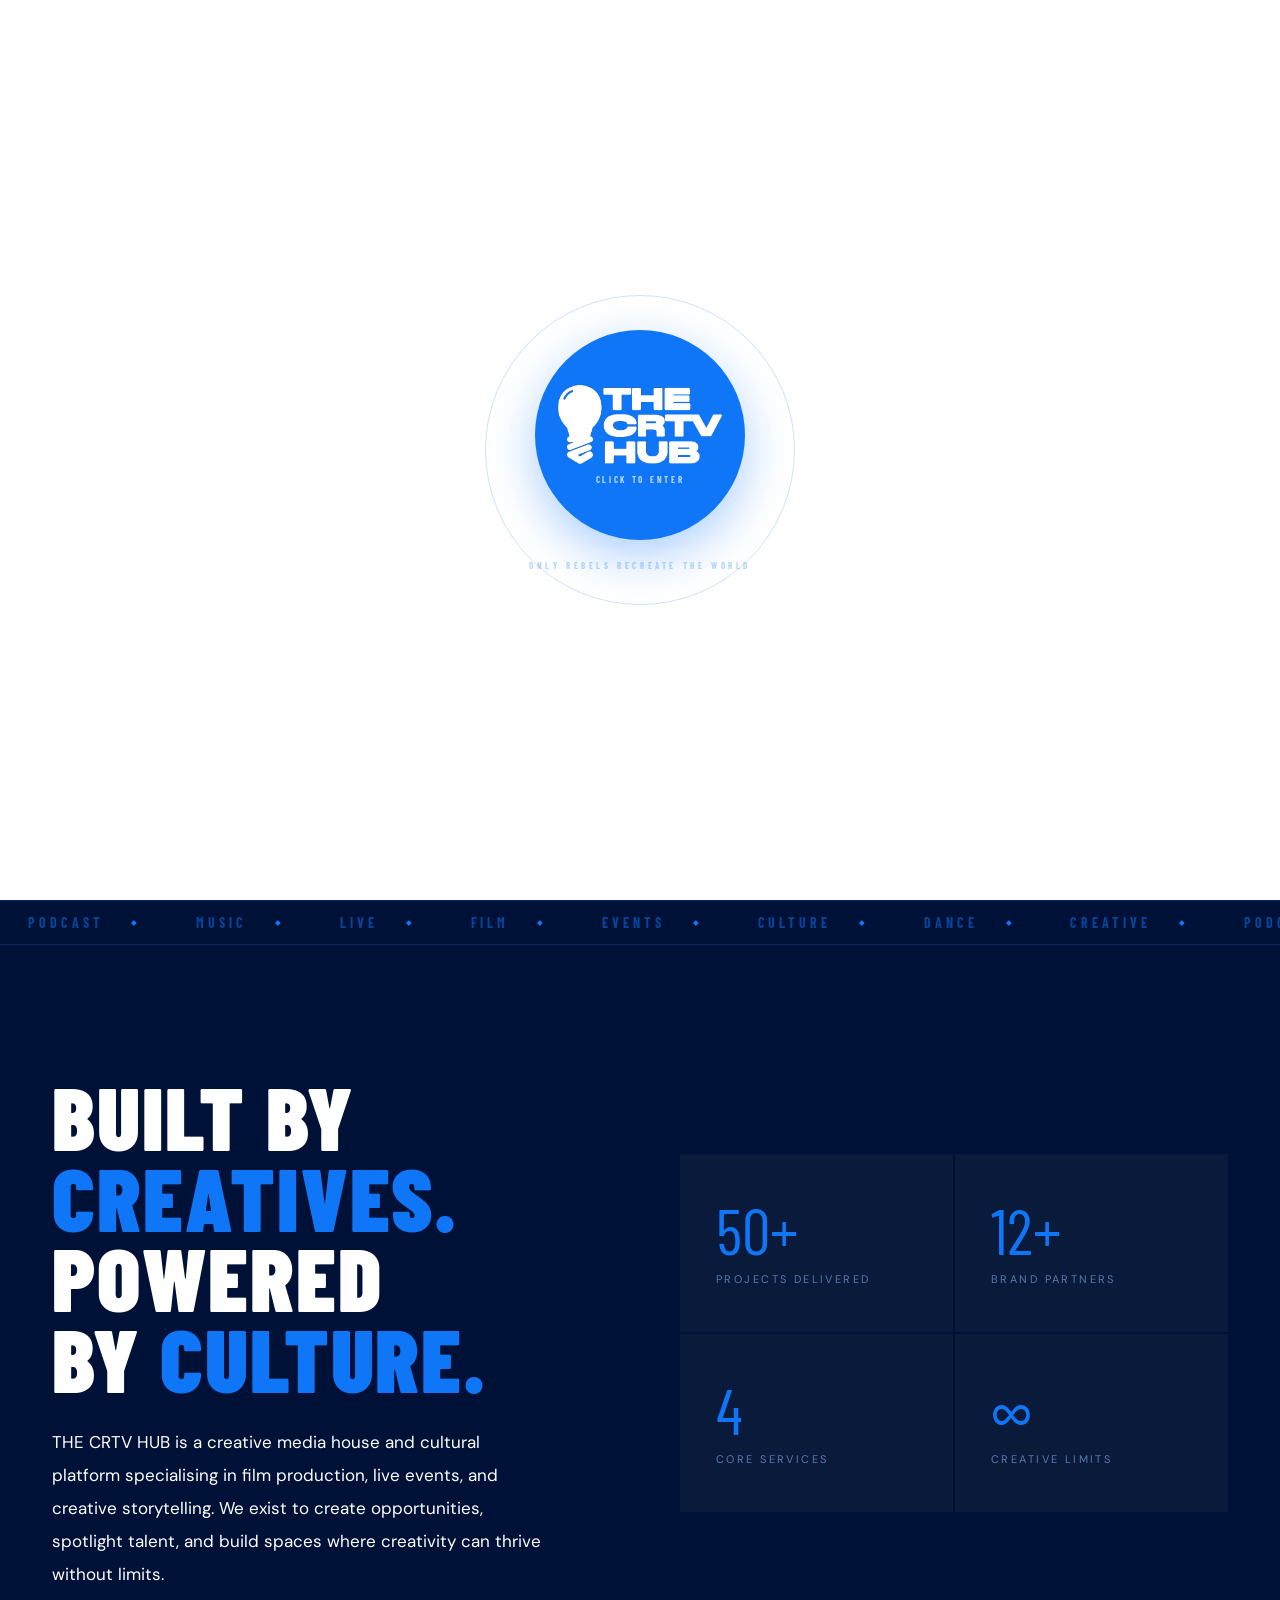
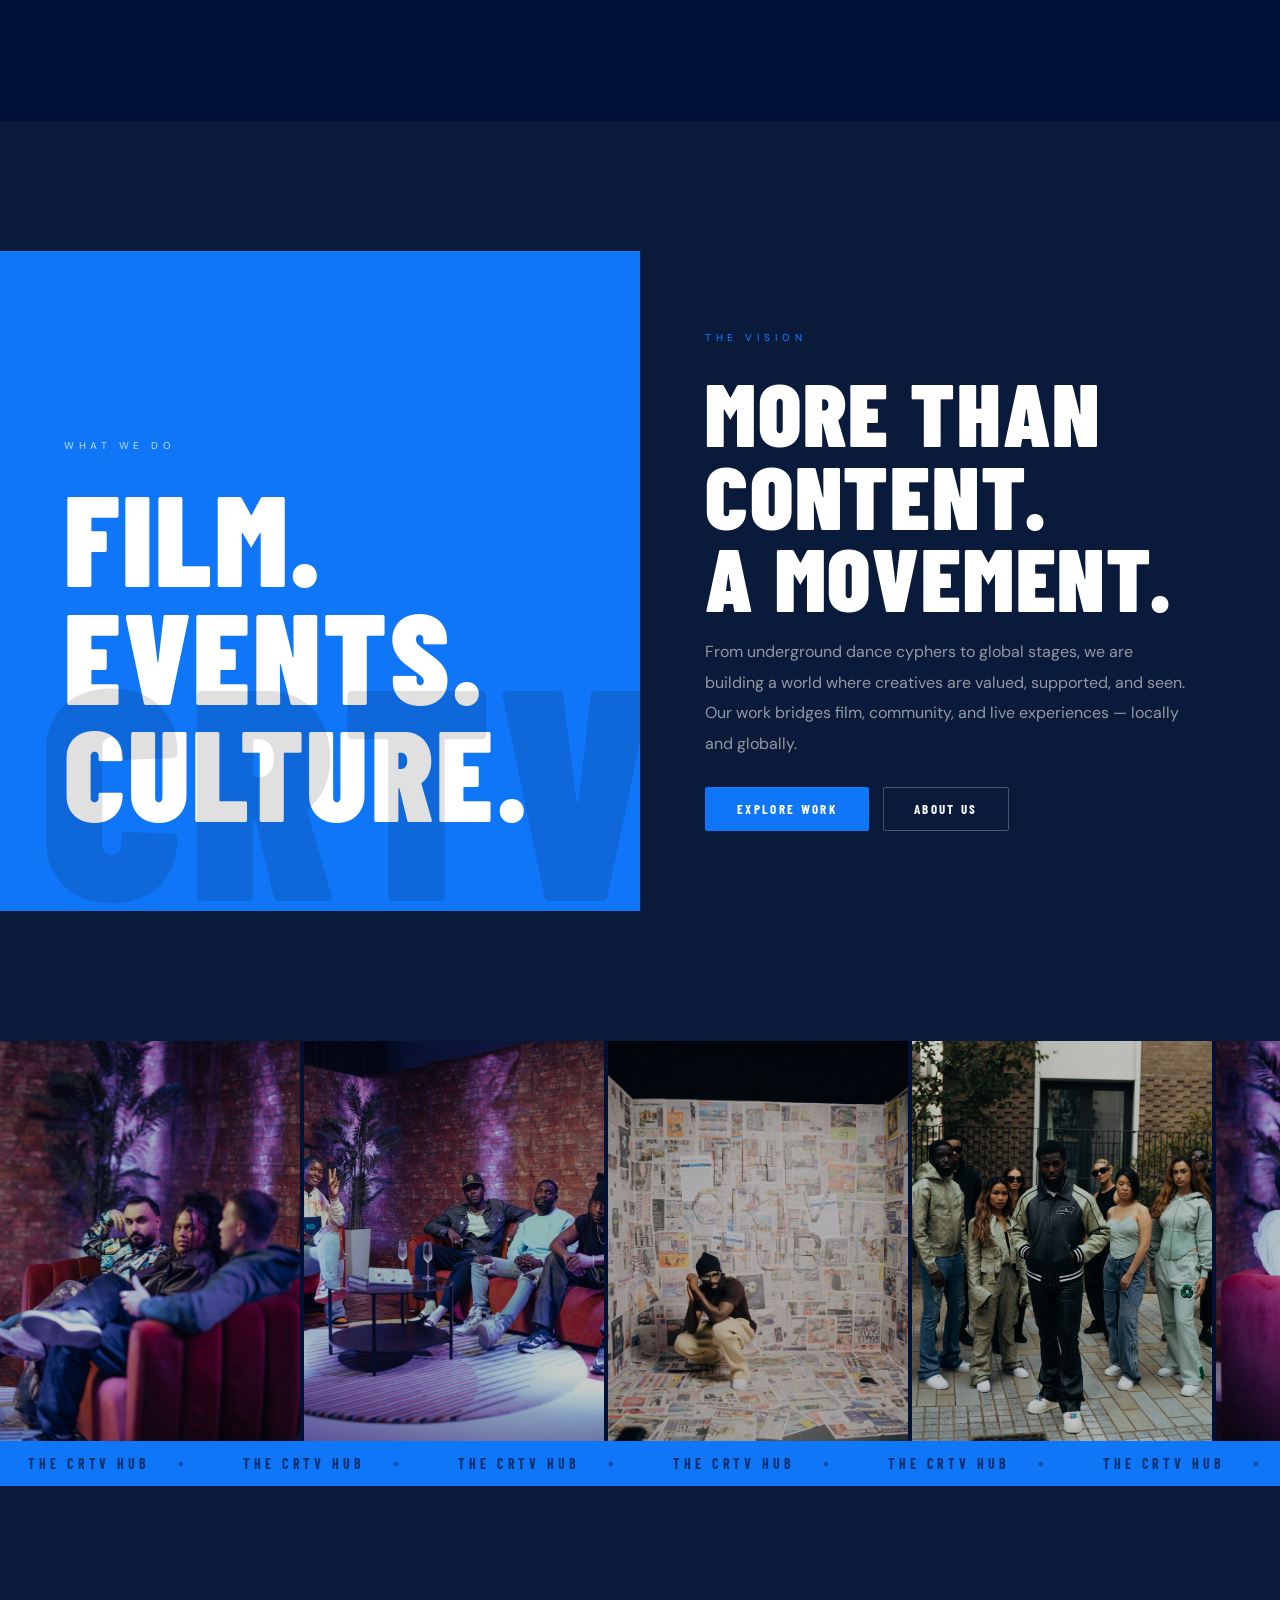
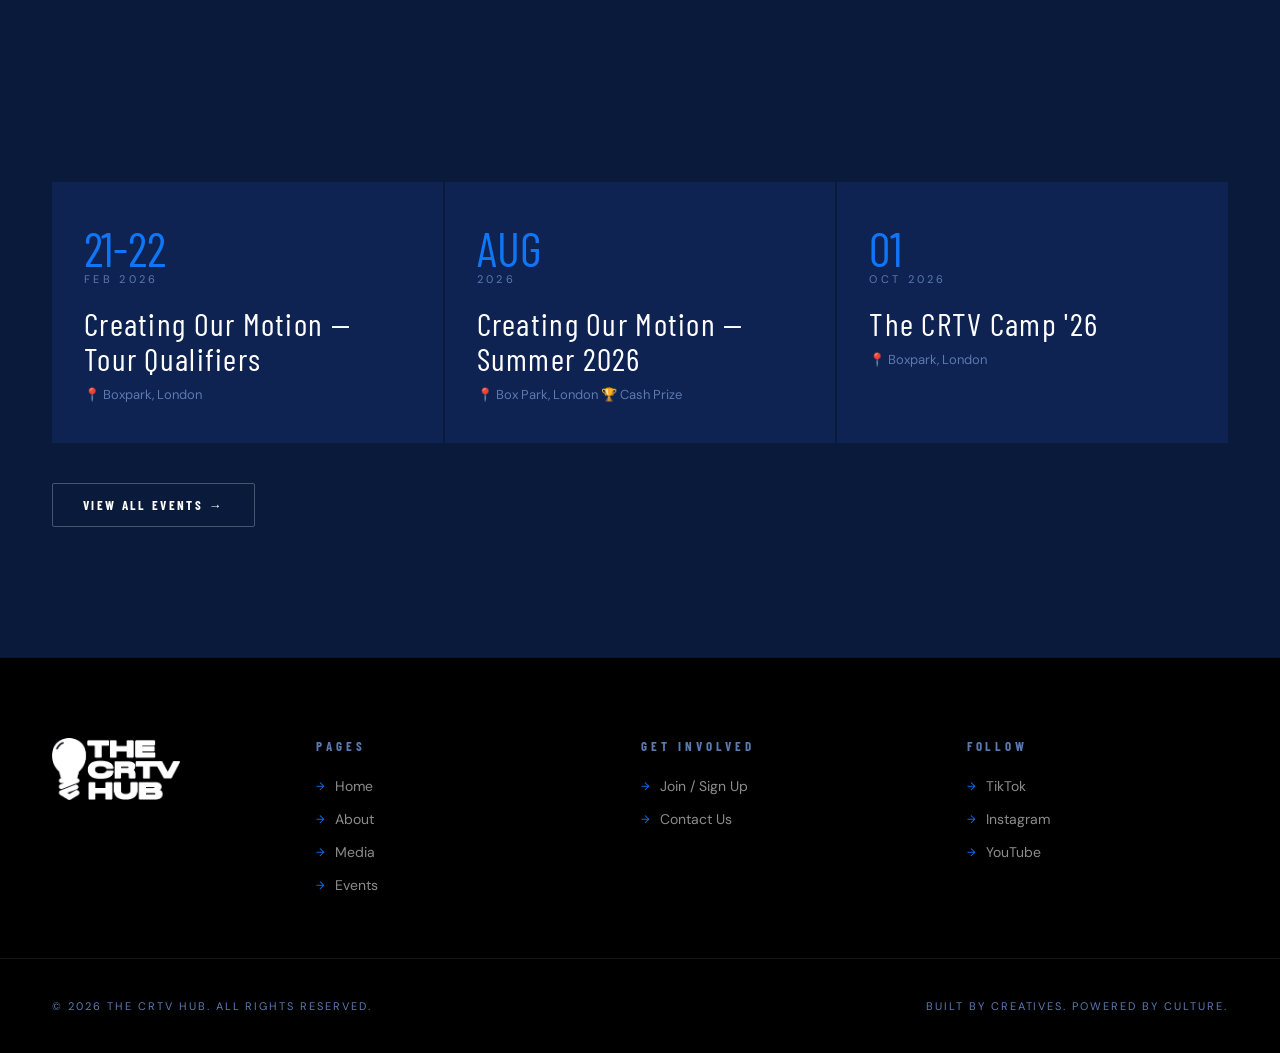
==== commit f4665718: "Update email to info@thecrtvhub.com in index.html" ====
--- a/index.html
+++ b/index.html
@@ -732,7 +732,7 @@
     </ul></div>
     <div class="ft-col"><h5>GET INVOLVED</h5><ul>
       <li><a href="join.html">Join / Sign Up</a></li>
-      <li><a href="mailto:thecreativehub.hq@gmail.com">Contact Us</a></li>
+      <li><a href="mailto:info@thecrtvhub.com">Contact Us</a></li>
     </ul></div>
     <div class="ft-col"><h5>FOLLOW</h5><ul>
       <li><a href="http://tiktok.com/@thecreativehubagency" target="_blank">TikTok</a></li>
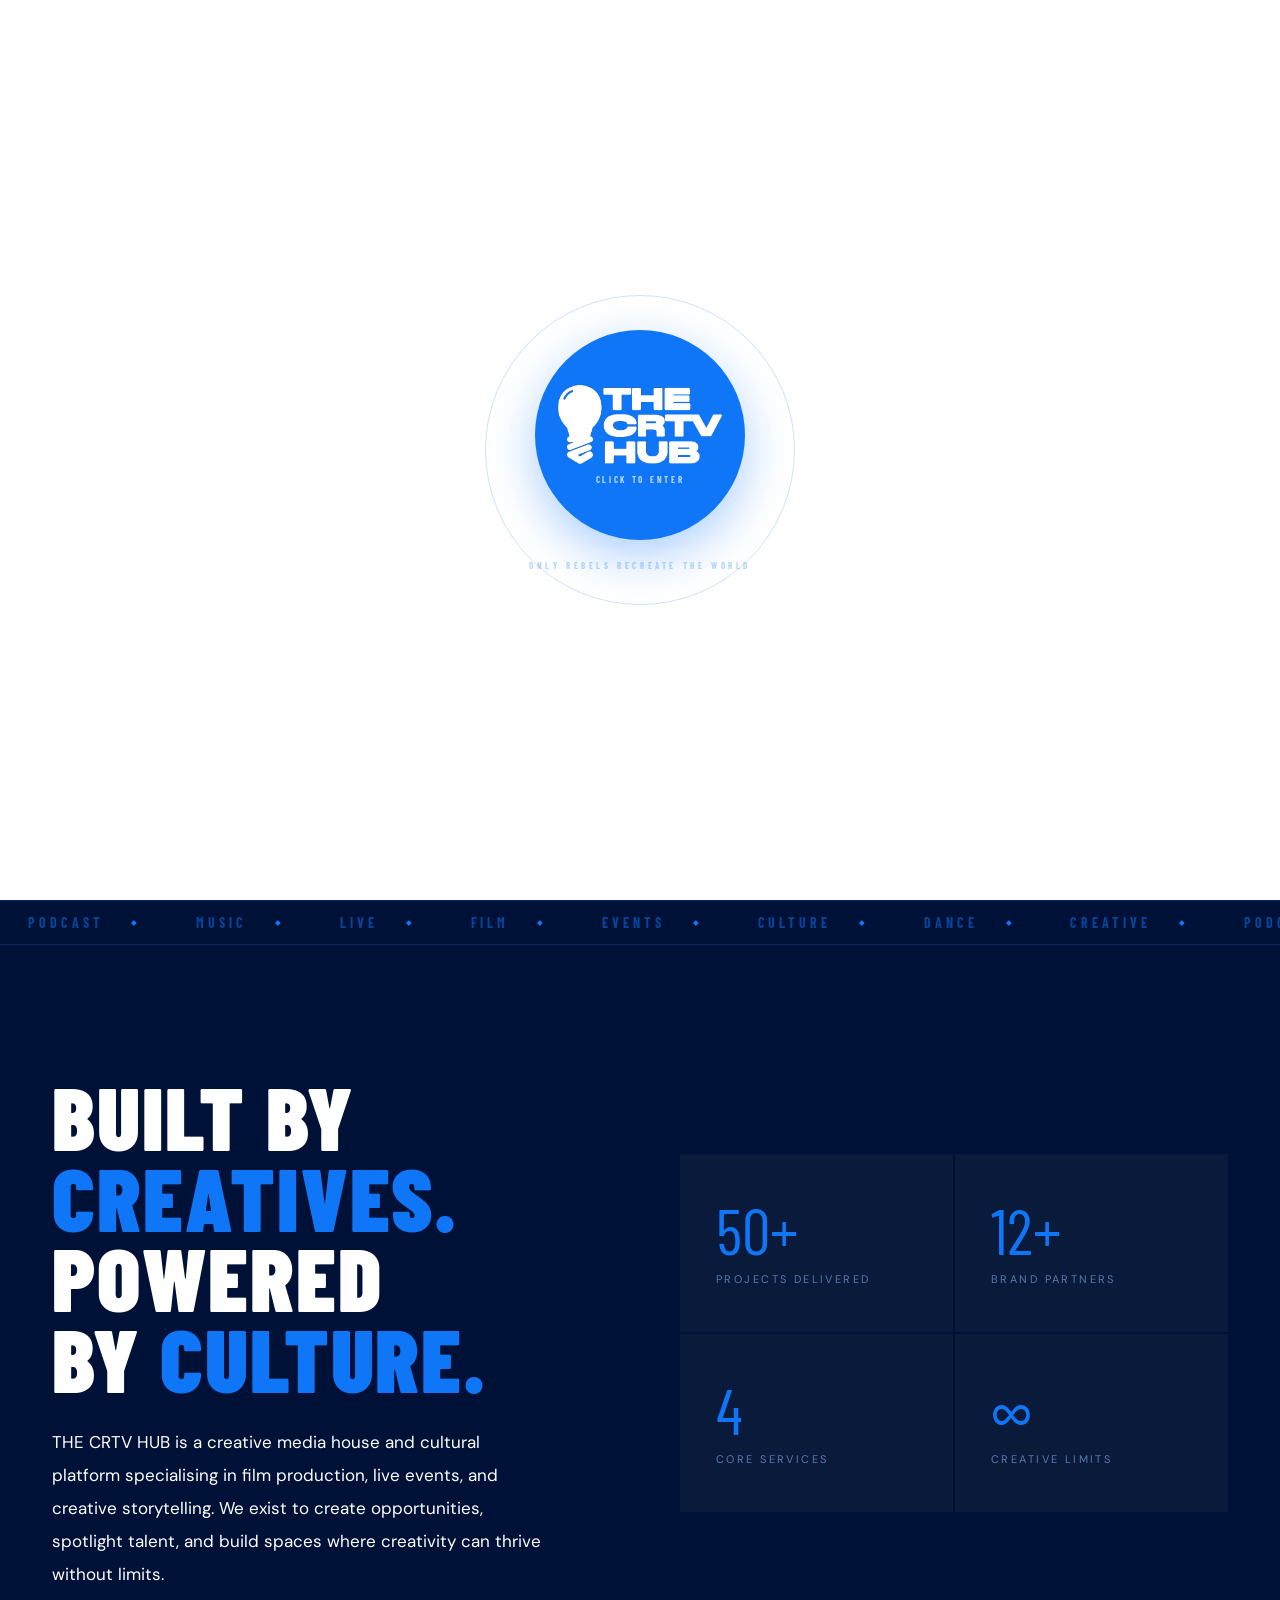
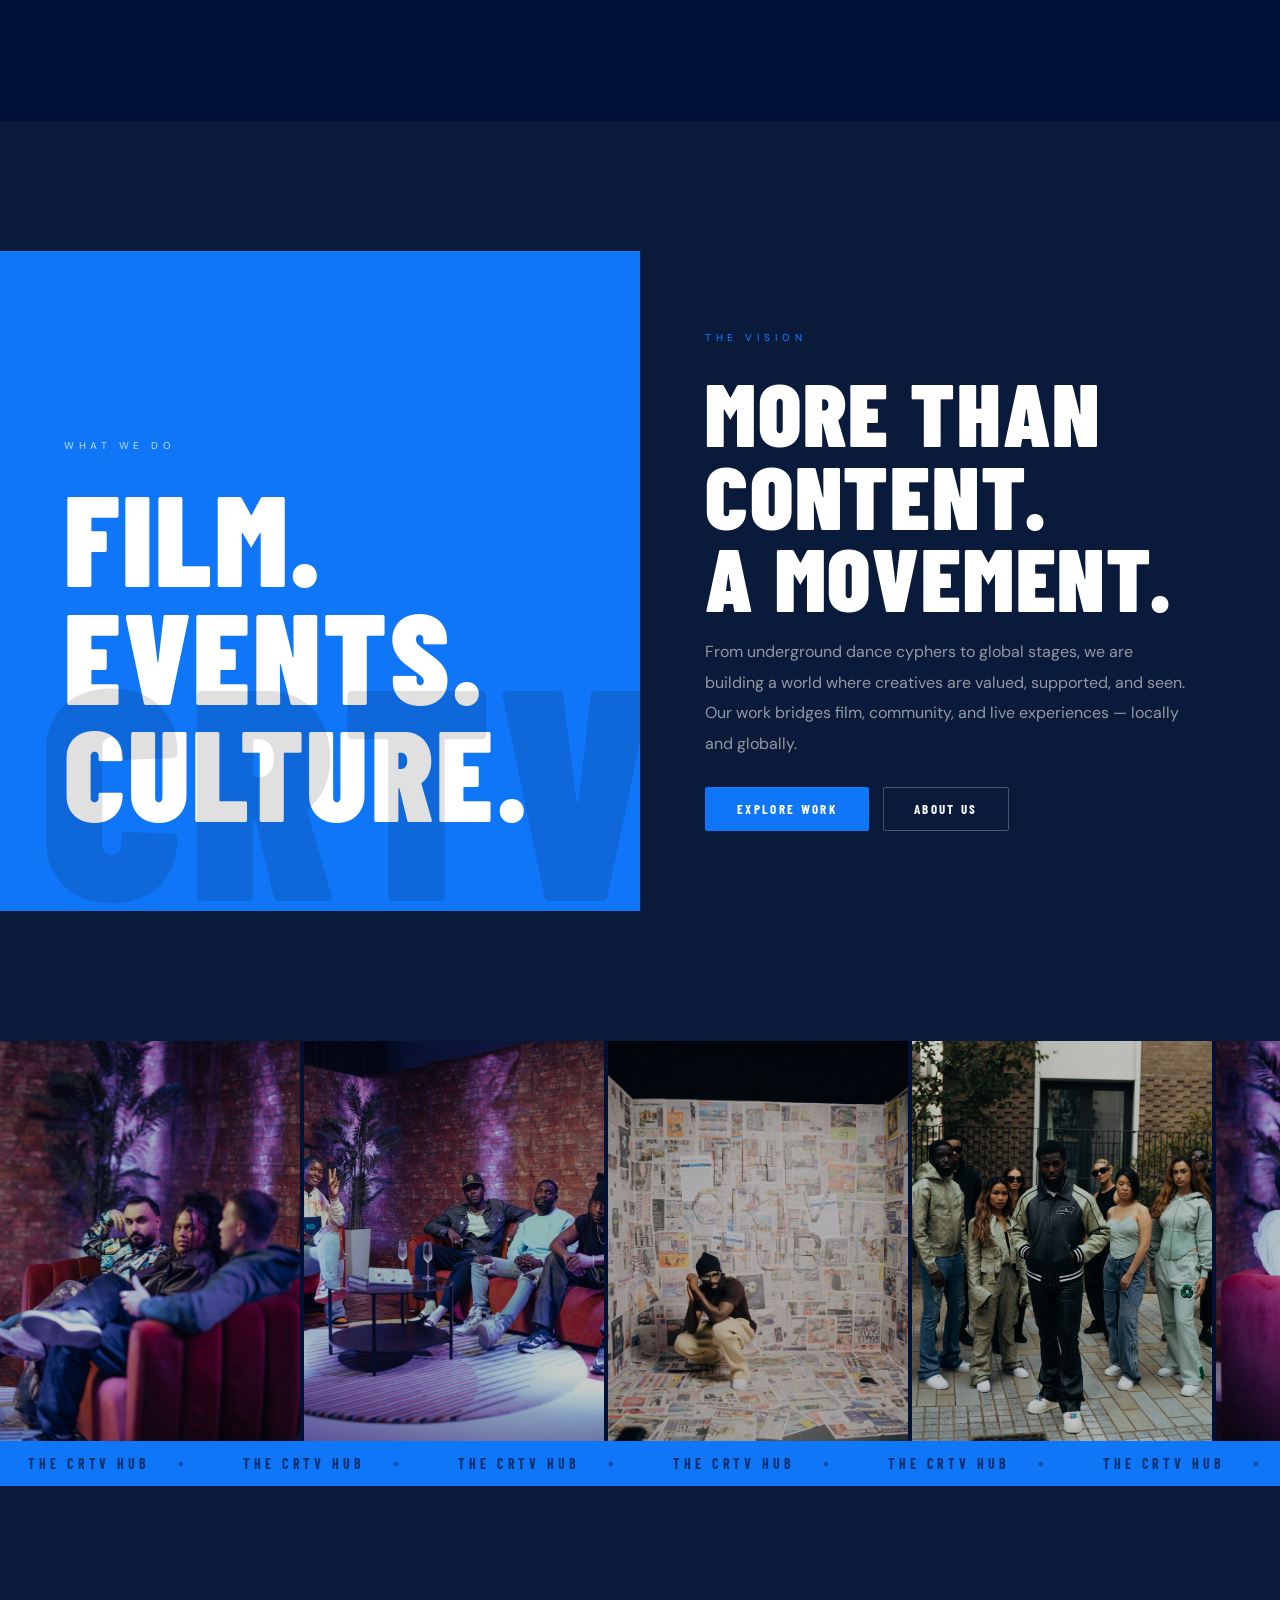
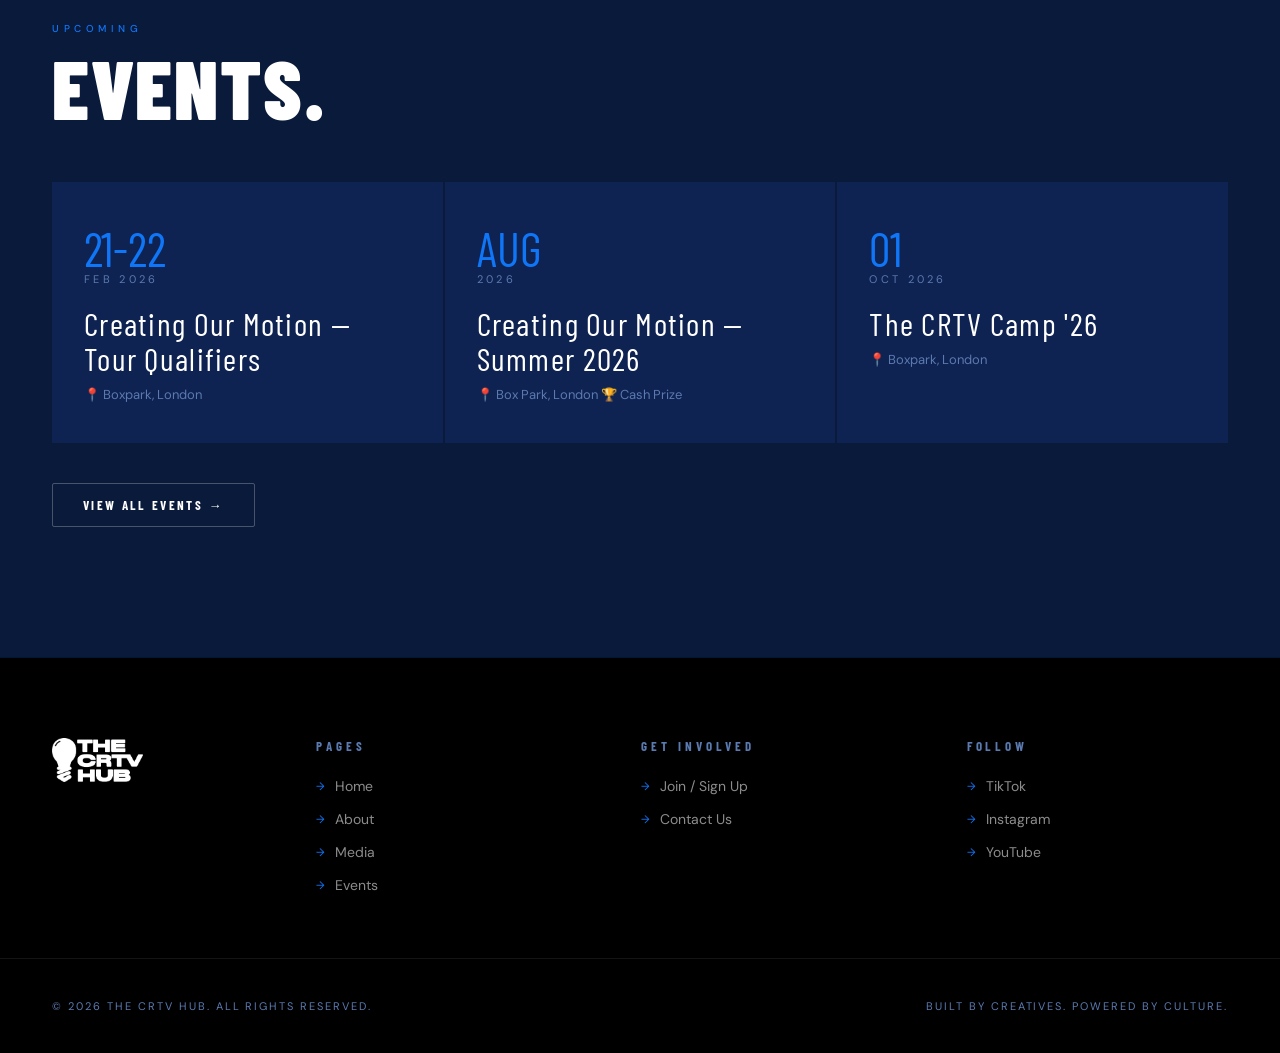
==== commit 0d4626da: "Reduce logo 62→44px in index.html" ====
--- a/index.html
+++ b/index.html
@@ -480,7 +480,7 @@
 <!-- NAV -->
 <nav id="nav">
   <a class="nav-logo" href="index.html">
-    <img src="assets/logo-transparent.png" alt="THE CRTV HUB" style="height:62px;width:auto;display:block;">
+    <img src="assets/logo-transparent.png" alt="THE CRTV HUB" style="height:44px;width:auto;display:block;">
   </a>
   <ul class="nav-links">
     <li><a href="index.html" class="active">HOME</a></li>
@@ -725,7 +725,7 @@
 <!-- FOOTER -->
 <footer>
   <div class="footer-inner">
-    <div class="footer-logo"><img src="assets/logo-transparent.png" style="height:62px;width:auto;" alt="CRTV Hub"></div>
+    <div class="footer-logo"><img src="assets/logo-transparent.png" style="height:44px;width:auto;" alt="CRTV Hub"></div>
     <div class="ft-col"><h5>PAGES</h5><ul>
       <li><a href="index.html">Home</a></li><li><a href="about.html">About</a></li>
       <li><a href="media.html">Media</a></li><li><a href="events.html">Events</a></li>
--- a/shared.css
+++ b/shared.css
@@ -59,7 +59,7 @@
   background: rgba(0,17,56,.98);
   border-bottom: 1px solid rgba(16,118,248,.2);
 }
-.nav-logo img { height: 42px; }
+.nav-logo img { height: 48px; }
 .nav-links { display: flex; align-items: center; list-style: none; gap: 44px; }
 .nav-links a {
   font-family: 'Barlow Condensed', sans-serif;
@@ -249,7 +249,8 @@
 
 /* RESPONSIVE */
 @media (max-width: 960px) {
-  #nav, #nav.scrolled { padding: 16px 24px; }
+  #nav, #nav.scrolled { padding: 14px 20px; }
+  .nav-logo img { height: 38px !important; }
   .nav-links { display: none; }
   .burger { display: flex; }
   .container { padding: 0 24px; }
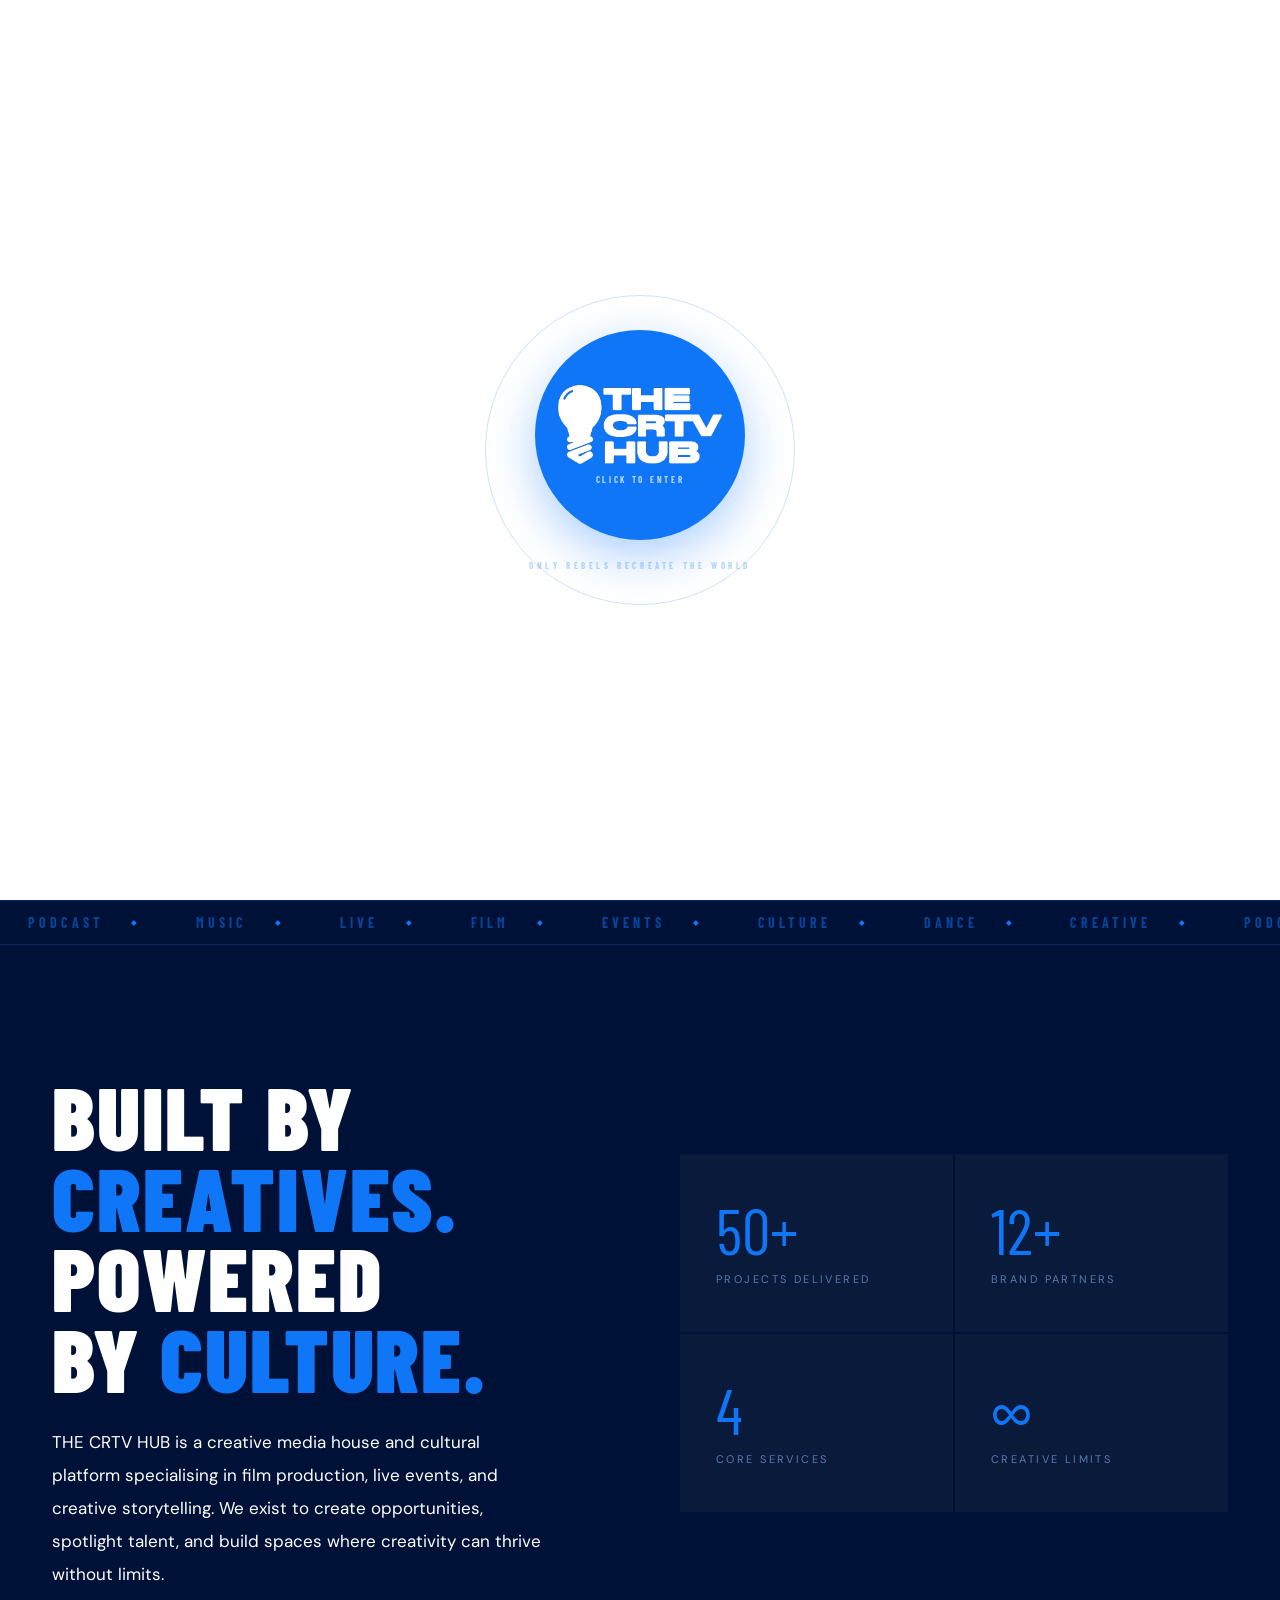
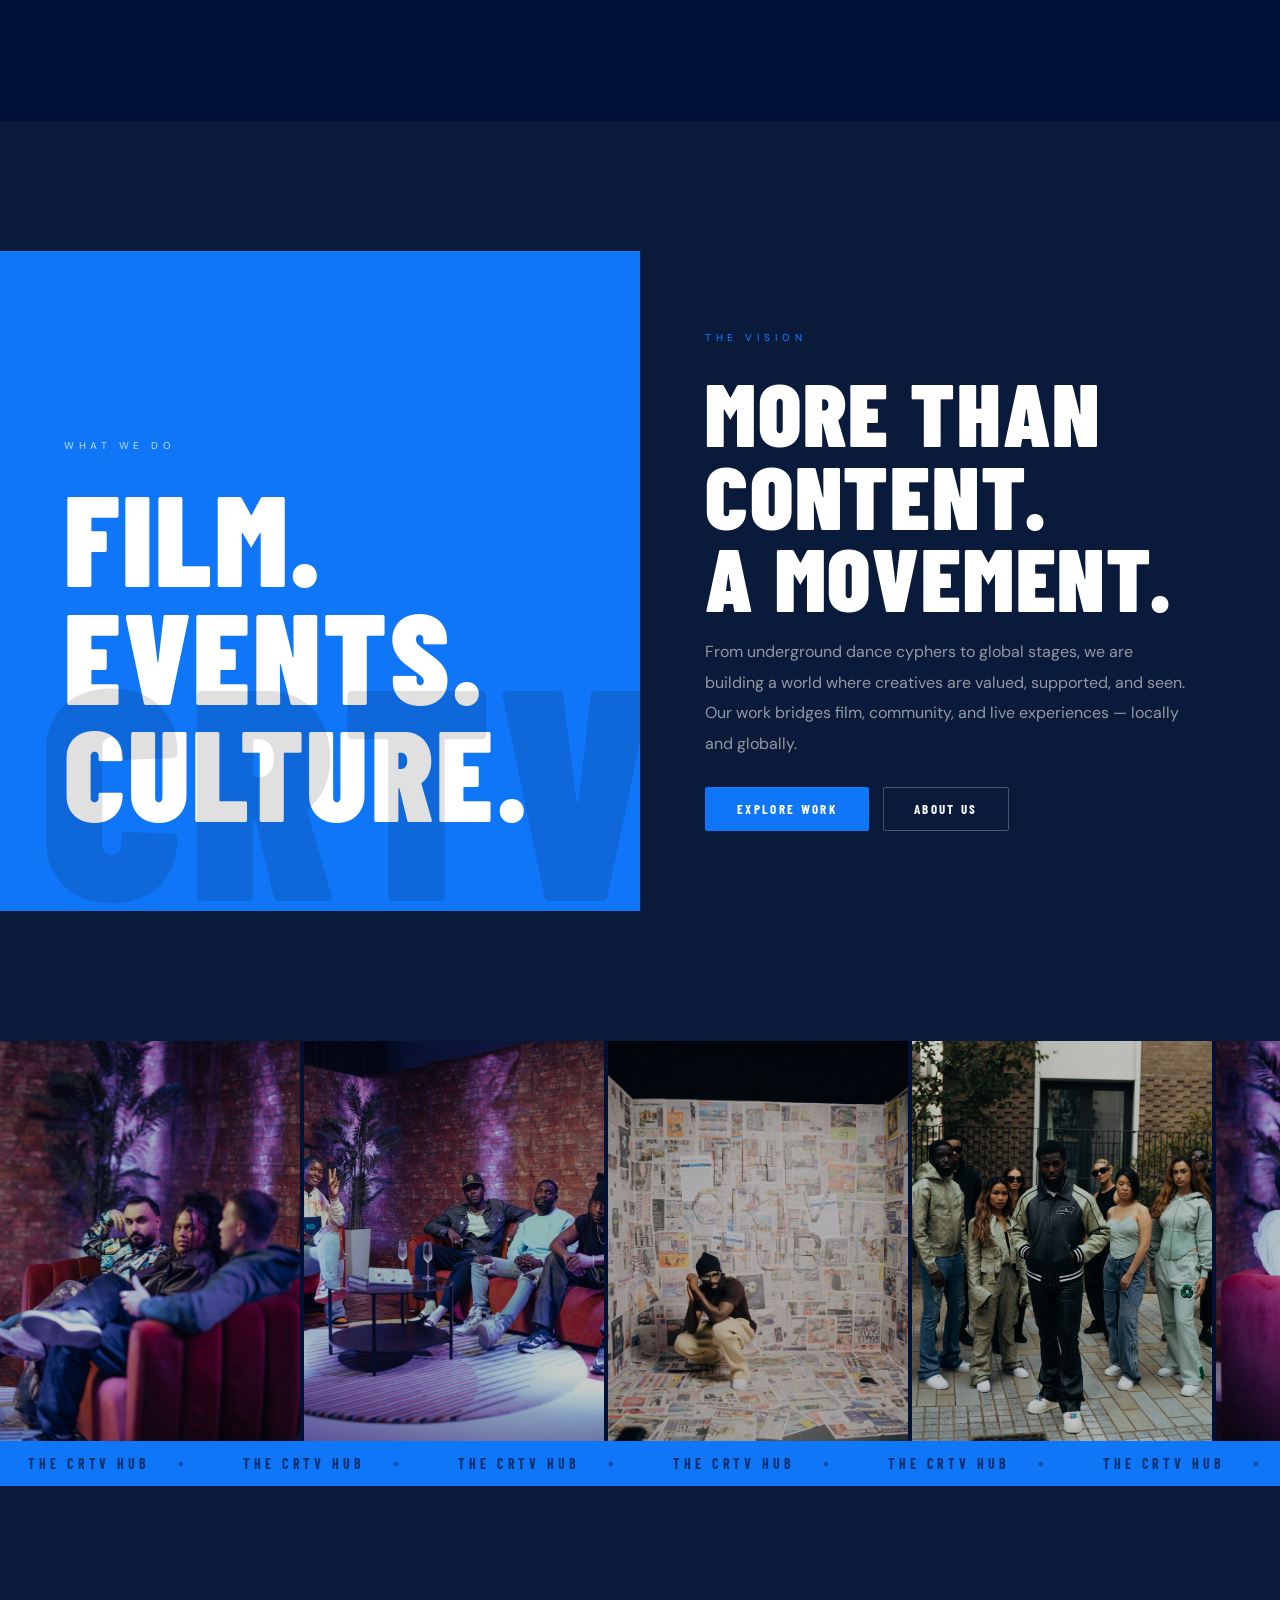
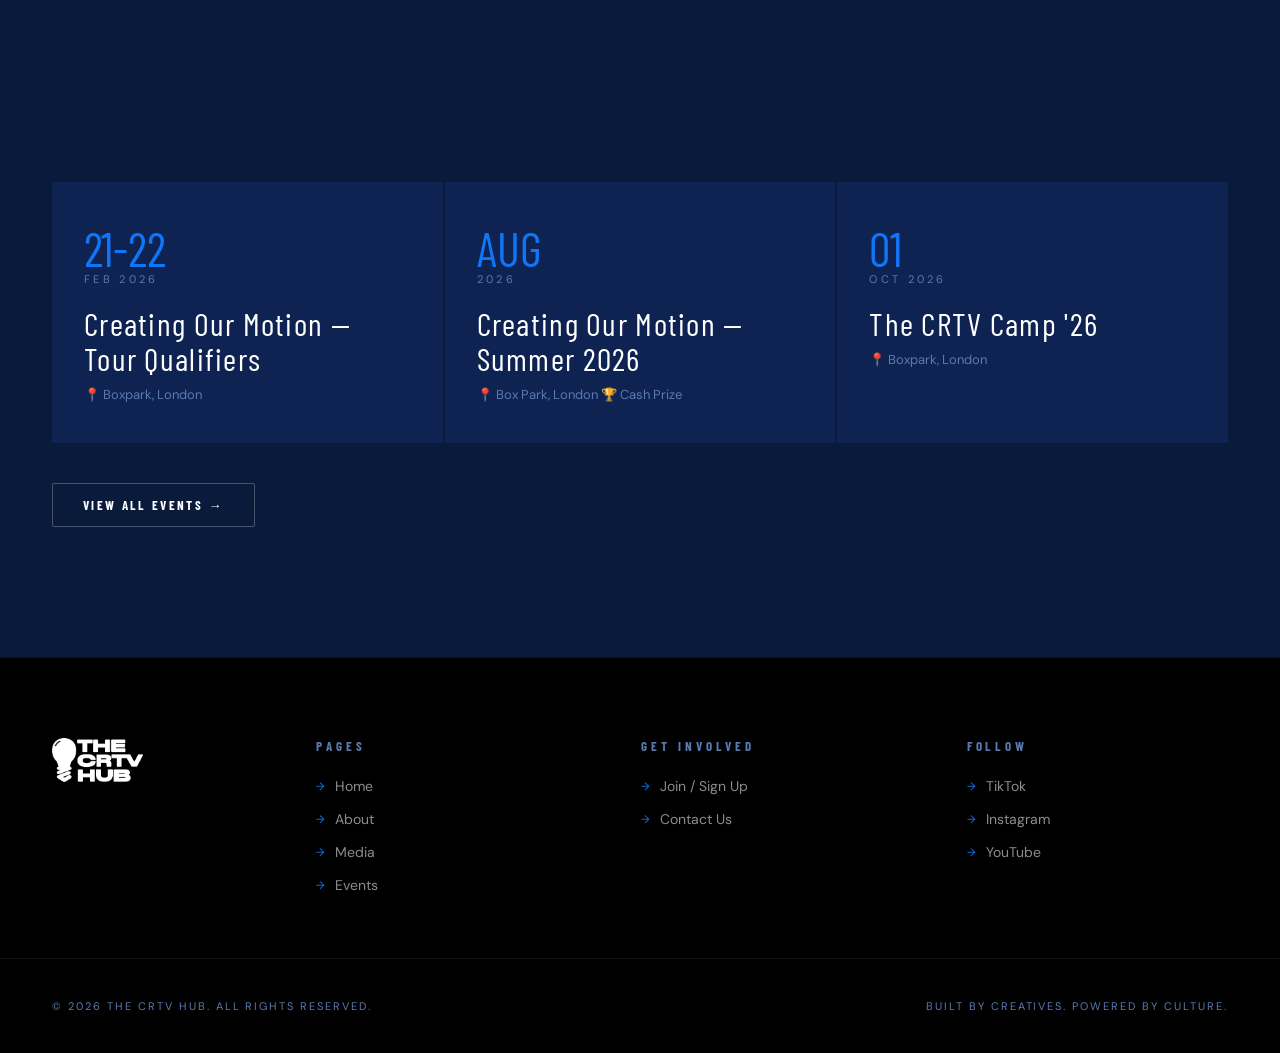
==== commit 0be6cd05: "Fix splash bubble: remove stopPropagation so click sound fires" ====
--- a/index.html
+++ b/index.html
@@ -469,7 +469,7 @@
     var bubble  = document.getElementById('splash-bubble');
     var btn     = document.getElementById('enter-btn');
     if(splash)  splash.addEventListener('click', closeSplash);
-    if(bubble)  bubble.addEventListener('click', function(e){ e.stopPropagation(); closeSplash(); });
+    if(bubble)  bubble.addEventListener('click', function(e){ closeSplash(); });
     if(btn)     btn.addEventListener('click', closeSplash);
   });
   // Also wire immediately in case DOMContentLoaded already fired
--- a/shared.css
+++ b/shared.css
@@ -257,3 +257,15 @@
   .footer-inner { grid-template-columns: 1fr 1fr; gap: 40px; padding-left: 24px; padding-right: 24px; }
   .footer-bottom { padding: 0 24px; }
 }
+
+@media(max-width:600px){
+  .nav-logo img { height:34px !important; }
+  #nav, #nav.scrolled, #nav.solid { padding:12px 18px !important; }
+  .display-title { font-size: clamp(38px,10vw,64px) !important; }
+  .page-hero { padding:120px 0 60px !important; }
+  .container { padding:0 18px !important; }
+  .btn-fill, .btn-ghost { font-size:11px !important; padding:12px 18px !important; letter-spacing:.12em !important; }
+  .car-card { width:220px !important; height:300px !important; }
+  .svc-mag-top { grid-template-columns:1fr !important; }
+  .svc-mag-left, .svc-mag-right { padding:48px 24px !important; }
+}
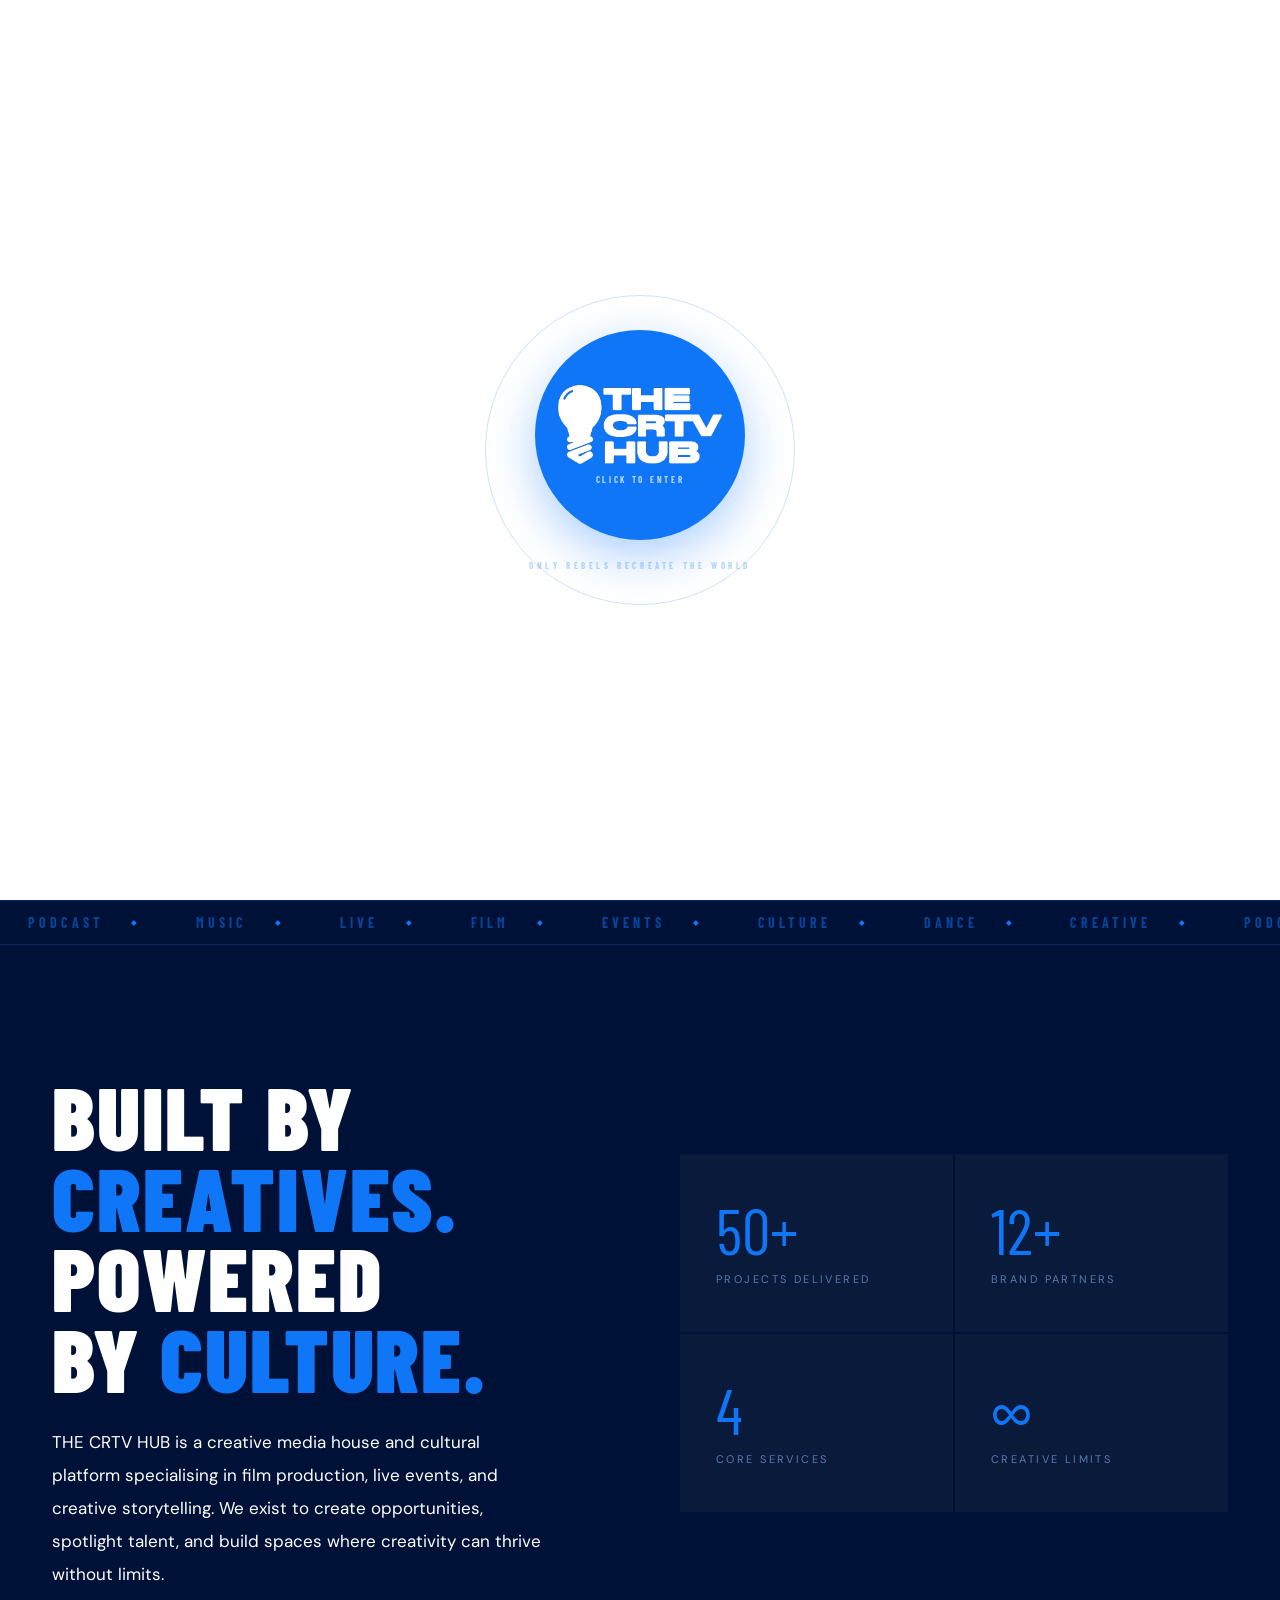
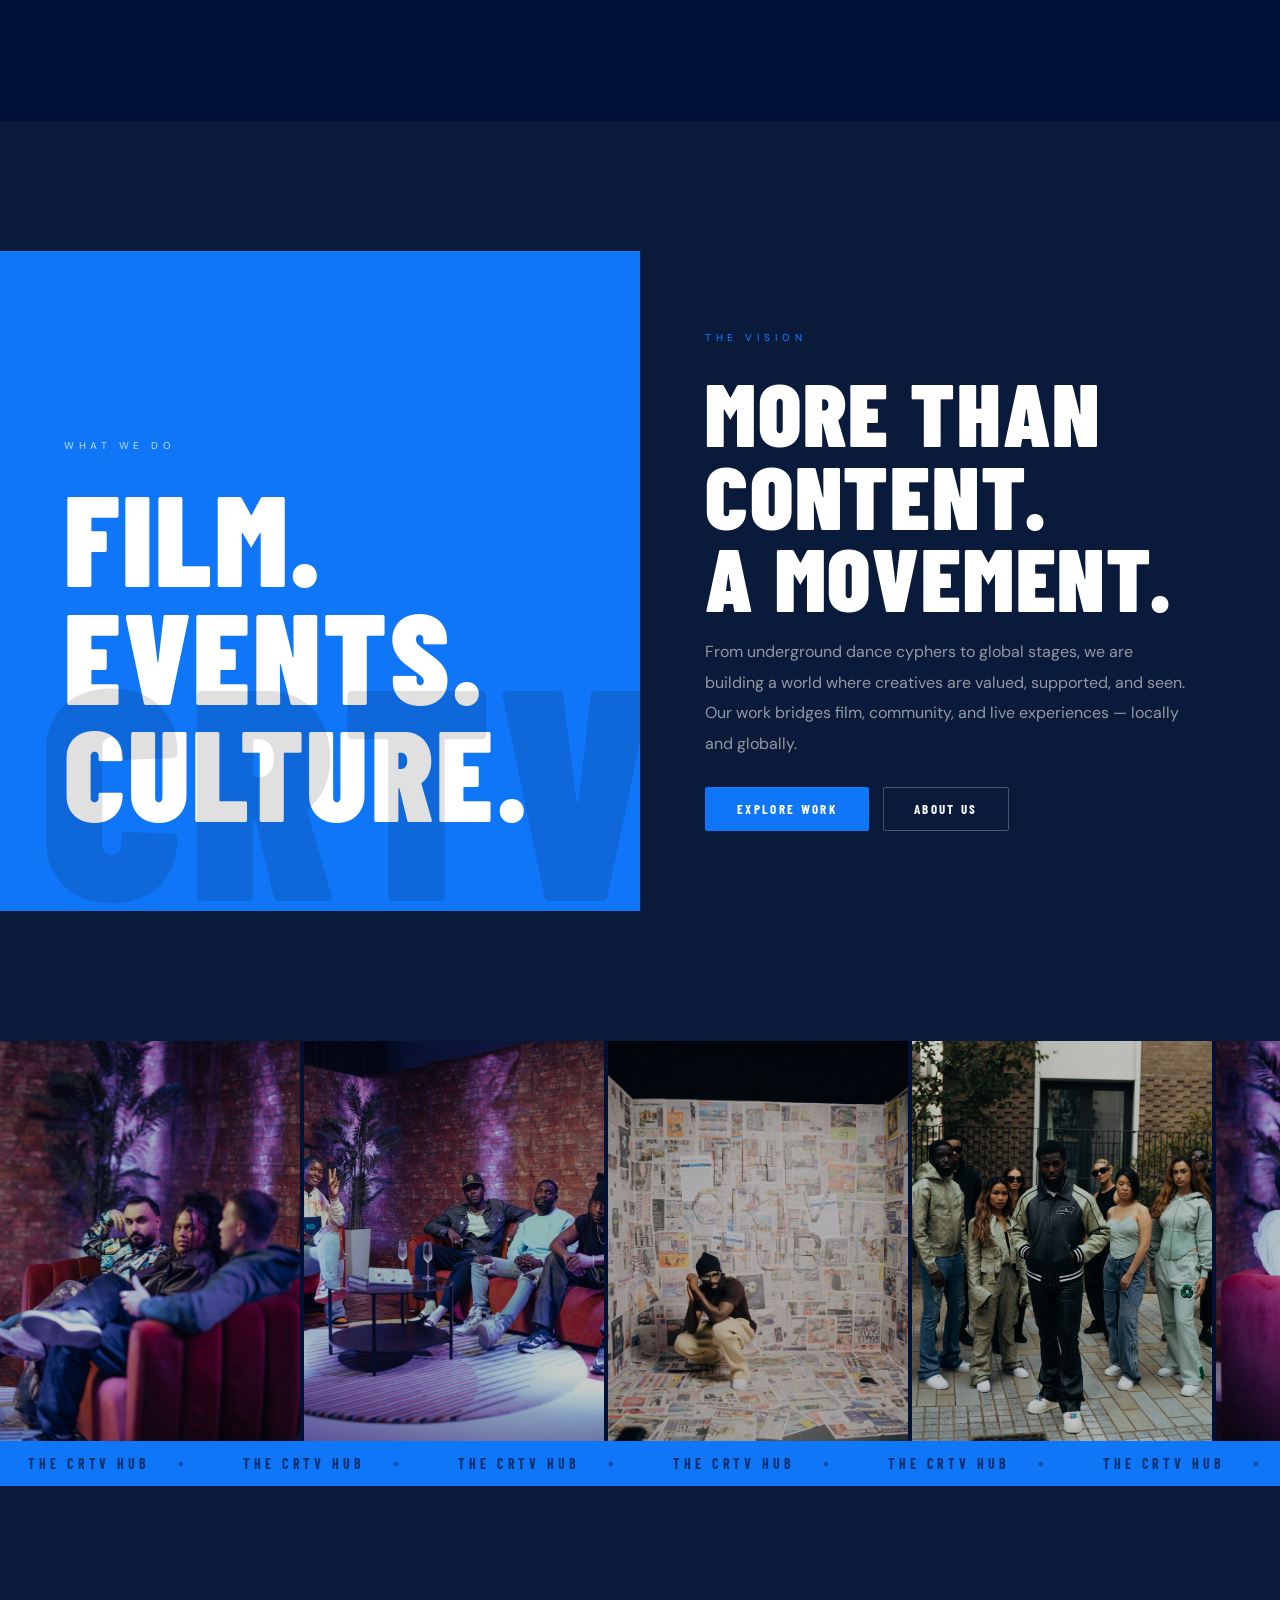
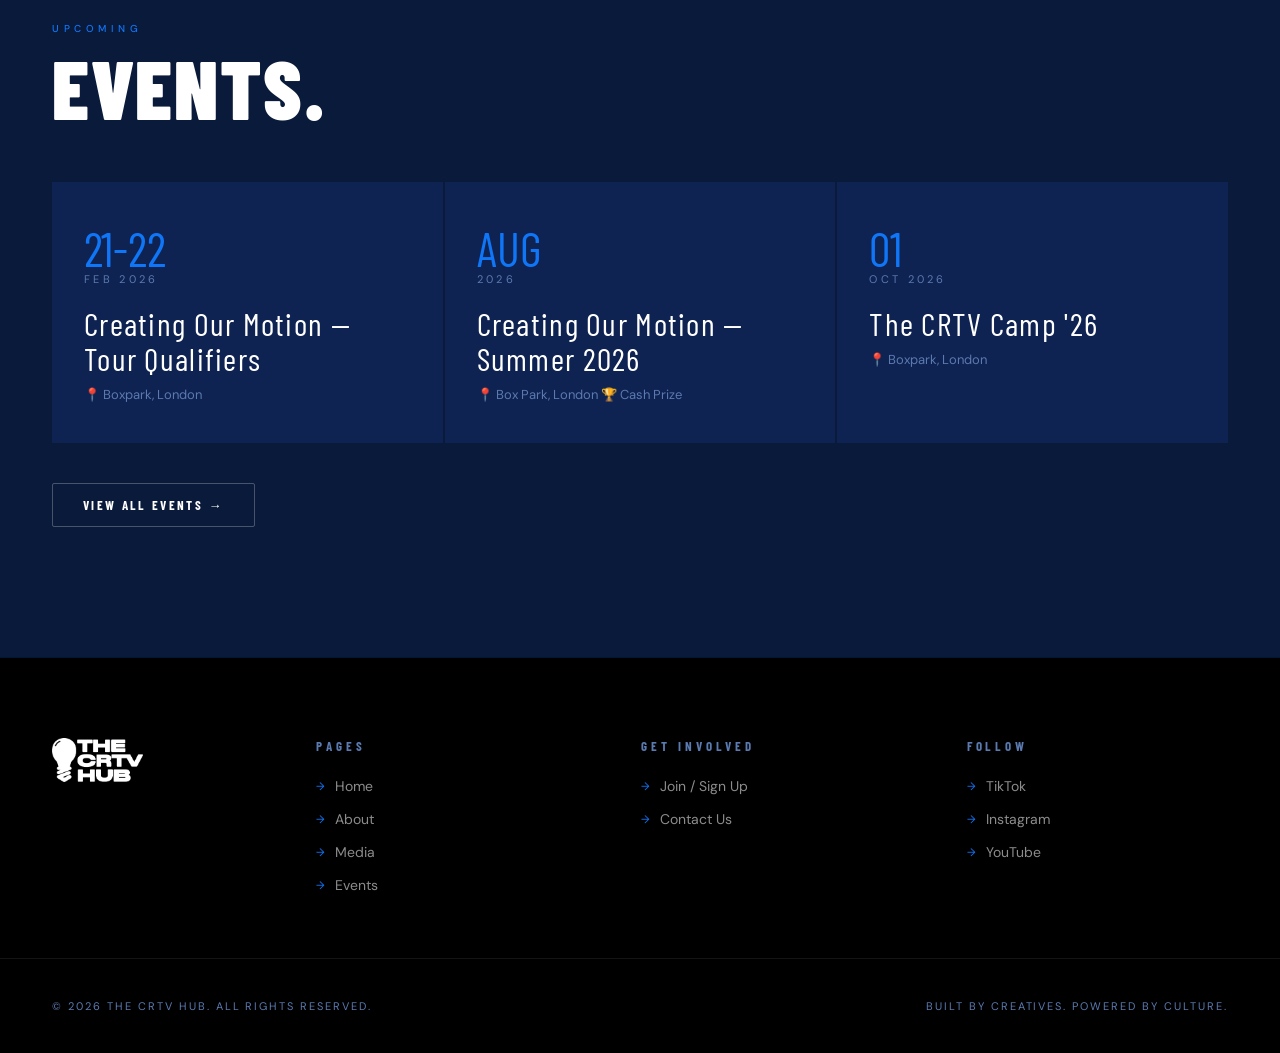
==== commit acf316ea: "Fix click sound on mobile splash bubble (touchstart + resume AudioContext)" ====
--- a/index.html
+++ b/index.html
@@ -469,7 +469,14 @@
     var bubble  = document.getElementById('splash-bubble');
     var btn     = document.getElementById('enter-btn');
     if(splash)  splash.addEventListener('click', closeSplash);
-    if(bubble)  bubble.addEventListener('click', function(e){ closeSplash(); });
+    if(bubble){
+    bubble.addEventListener('click', function(){ playClick(); closeSplash(); });
+    bubble.addEventListener('touchstart', function(e){
+      e.preventDefault();
+      playClick();
+      closeSplash();
+    }, {passive:false});
+  }
     if(btn)     btn.addEventListener('click', closeSplash);
   });
   // Also wire immediately in case DOMContentLoaded already fired
@@ -941,6 +948,7 @@
 function playClick(){
   try{
     if(!audioCtx) audioCtx = new AudioCtx();
+    if(audioCtx.state === 'suspended') audioCtx.resume();
     const buf=audioCtx.createBuffer(1,audioCtx.sampleRate*.06,audioCtx.sampleRate);
     const d=buf.getChannelData(0);
     for(let i=0;i<d.length;i++){ const t=i/audioCtx.sampleRate; d[i]=(Math.random()*2-1)*Math.exp(-t*180); }
